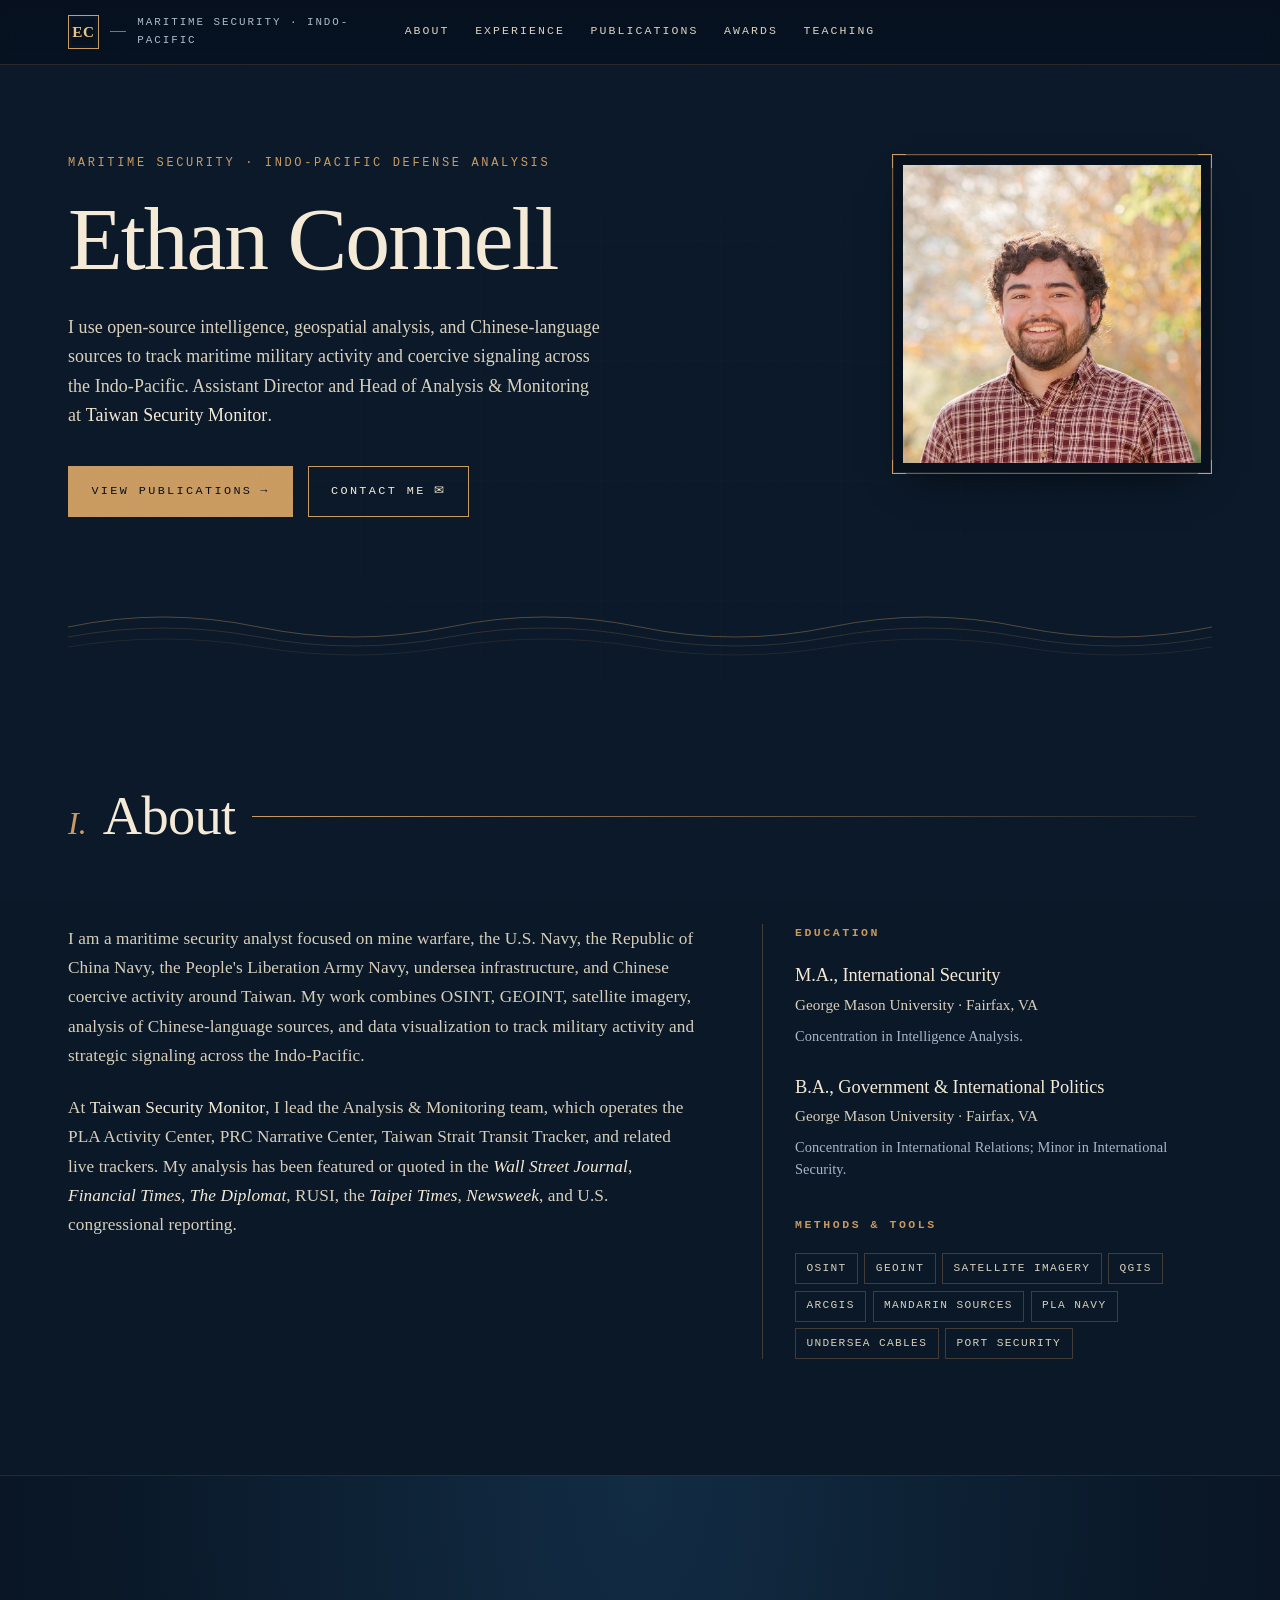
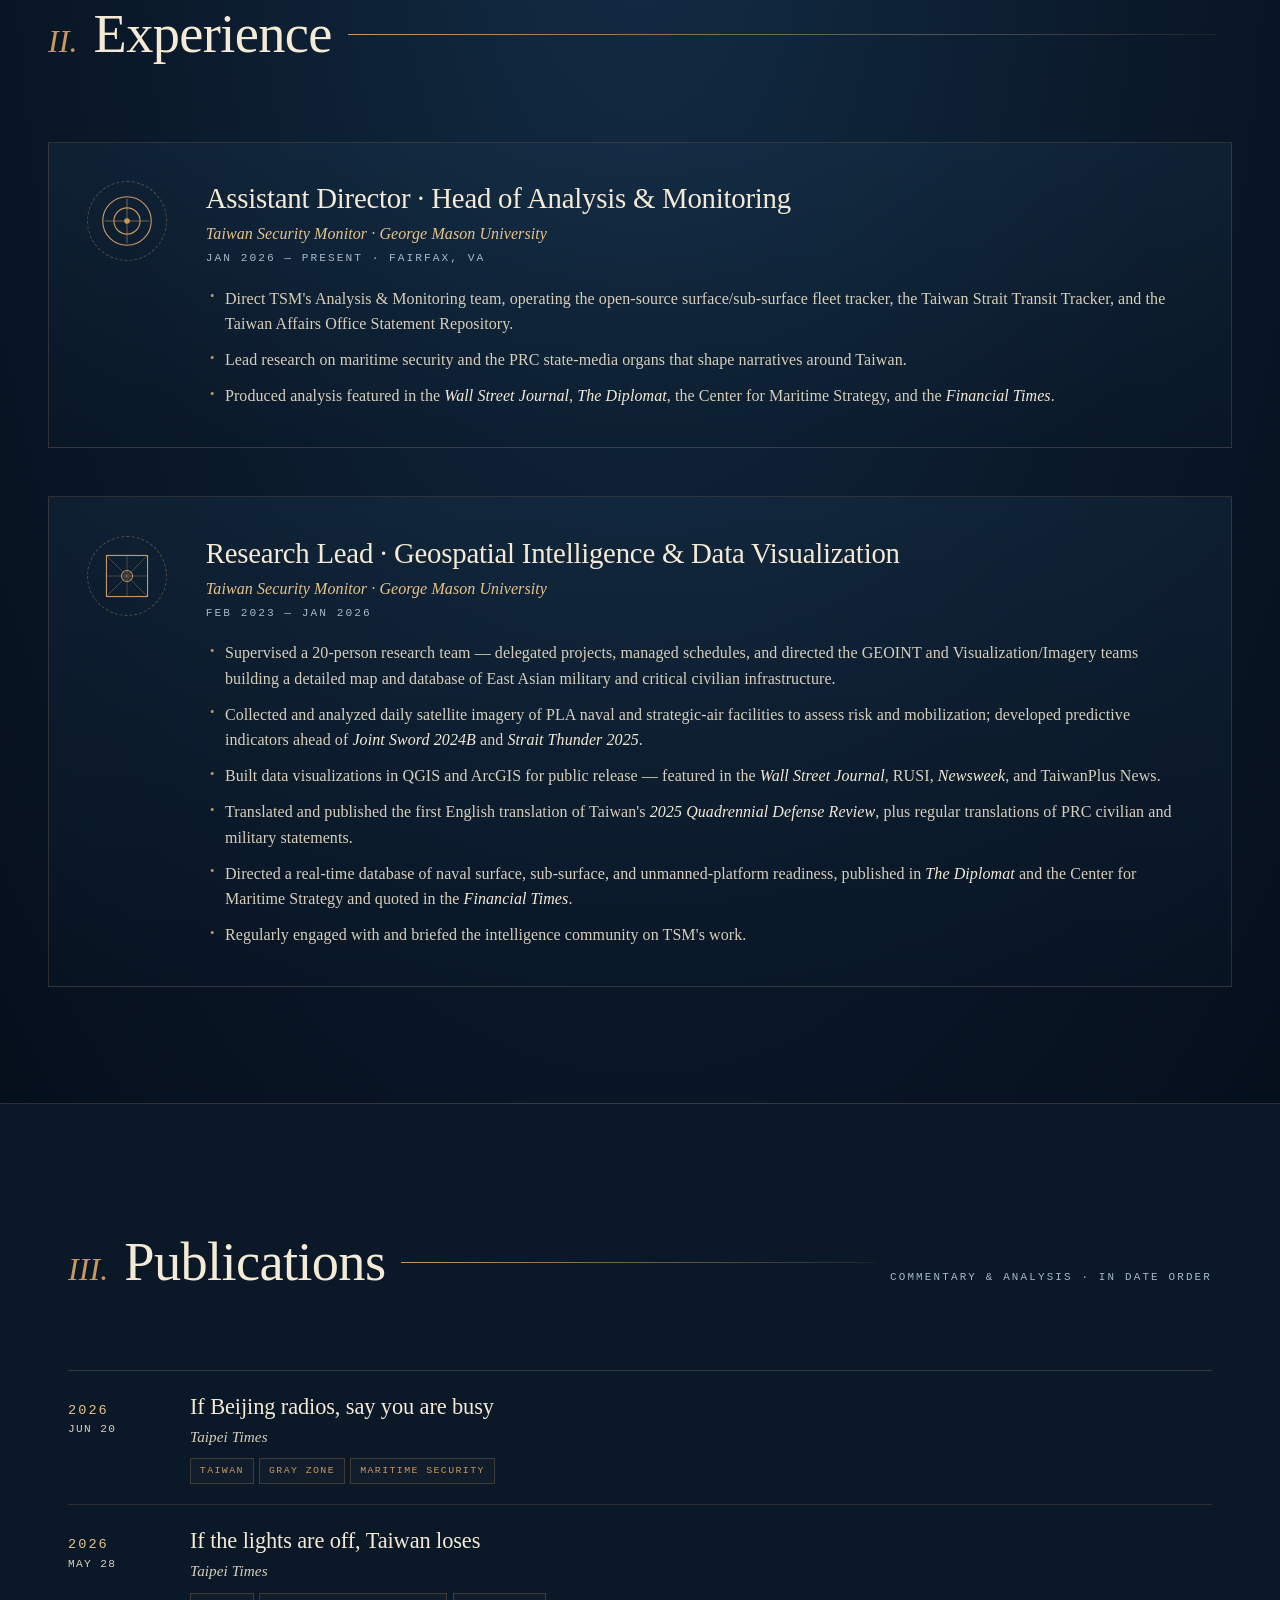
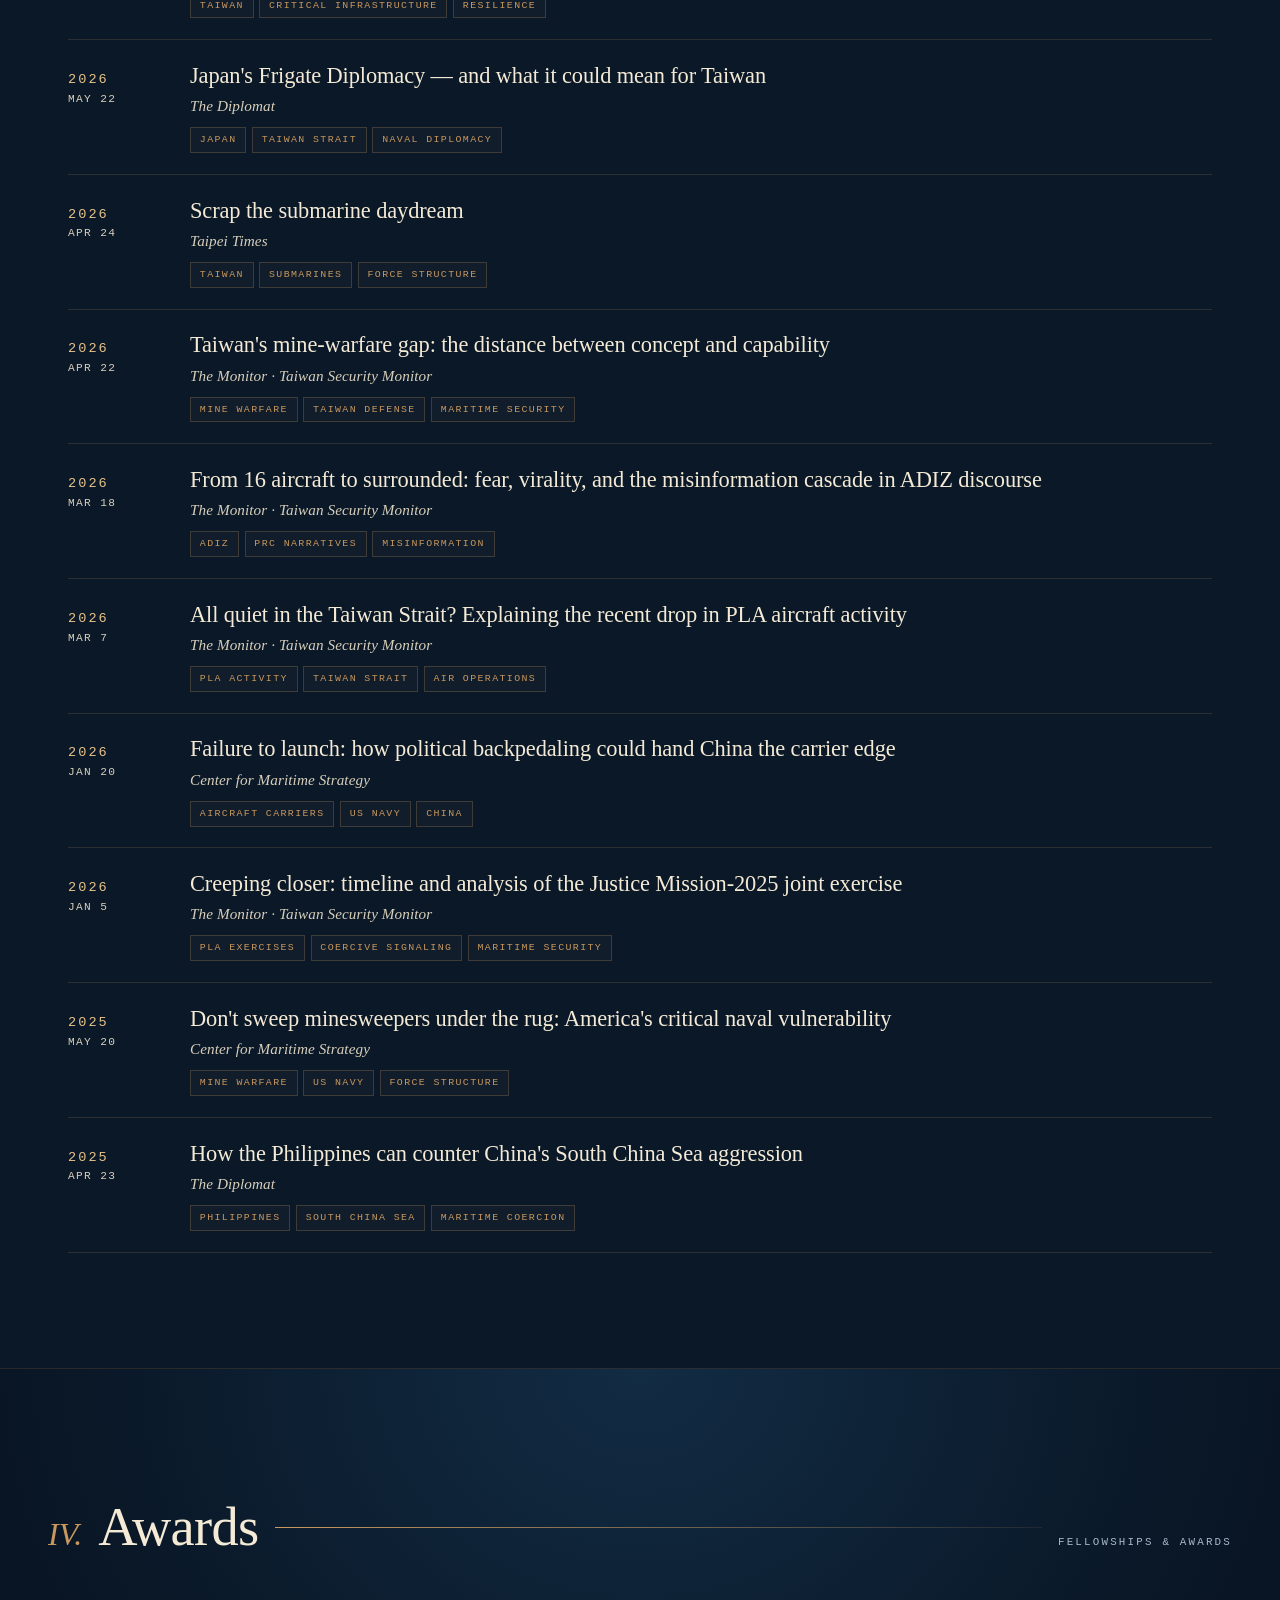
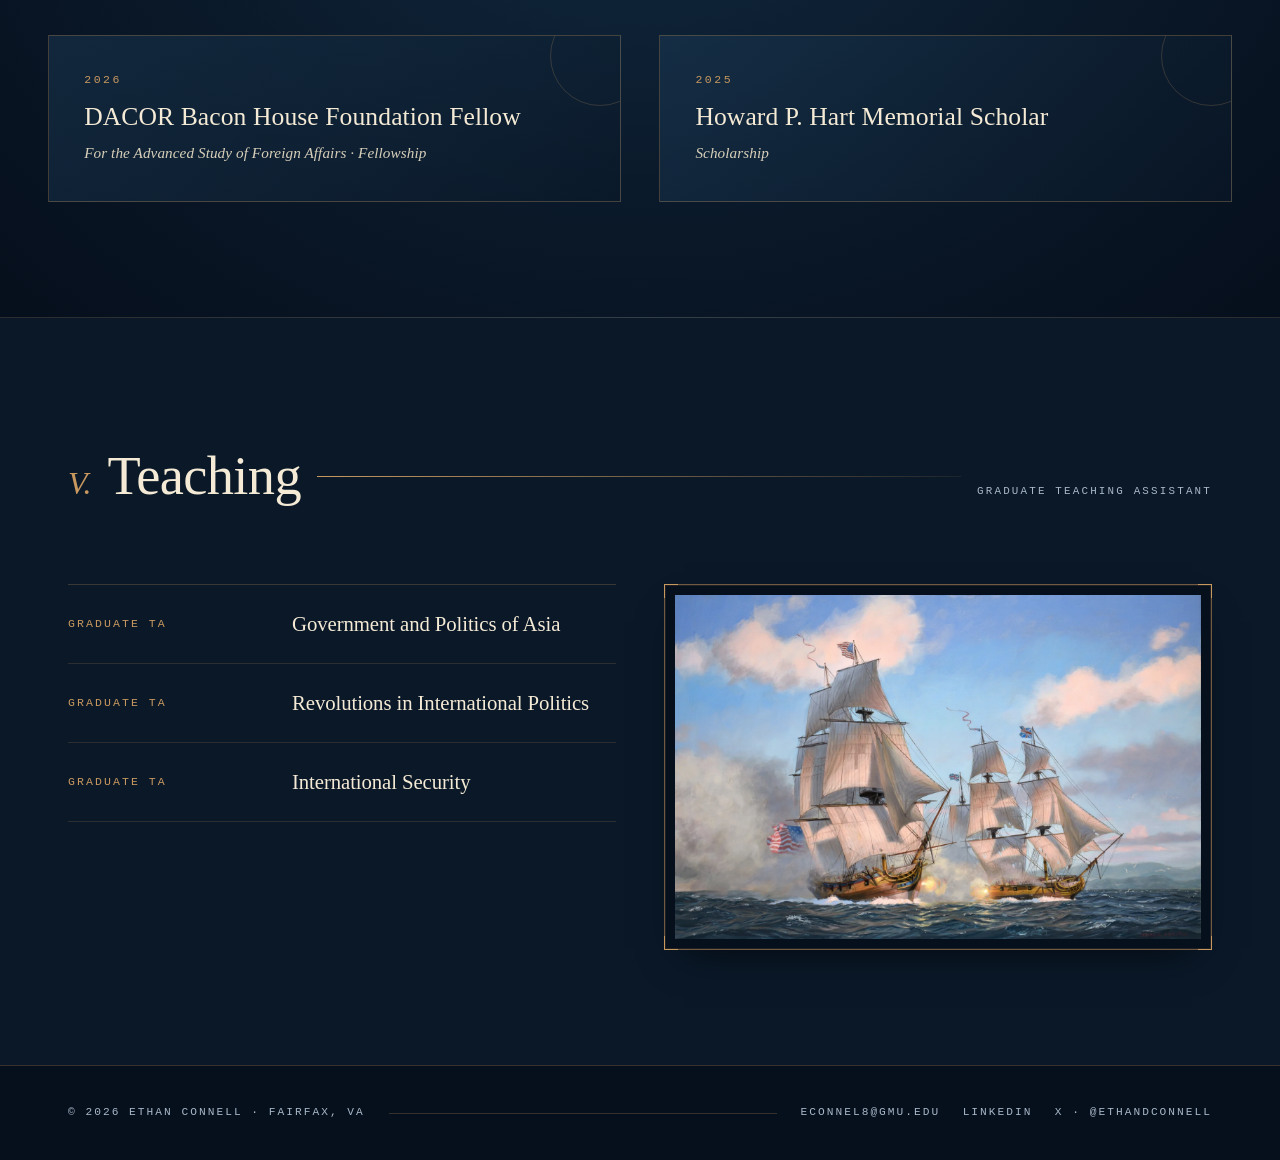
==== index.html @ b86f978c "docs: add 'If Beijing radios, say you are busy' to publications" ====
<!doctype html>
<html lang="en">
<head>
<meta charset="utf-8" />
<meta name="viewport" content="width=device-width, initial-scale=1, viewport-fit=cover" />
<meta http-equiv="Content-Security-Policy" content="default-src 'self'; script-src 'self'; style-src 'self' 'unsafe-inline' https://fonts.googleapis.com; font-src 'self' https://fonts.gstatic.com; img-src 'self' data:; connect-src 'self'; base-uri 'self'; form-action 'self'; frame-ancestors 'none'; object-src 'none'; upgrade-insecure-requests" />
<meta name="referrer" content="strict-origin-when-cross-origin" />
<meta name="robots" content="index, follow" />
<meta name="author" content="Ethan Connell" />
<title>Ethan Connell &mdash; Maritime Security / Indo-Pacific Defense Analysis</title>
<link rel="canonical" href="https://ethandconnell.com/" />
<meta name="description" content="Ethan Connell — maritime security analyst tracking PLA Navy activity, undersea infrastructure, and Chinese coercive signaling around Taiwan using OSINT, GEOINT, and Chinese-language sources." />
<meta property="og:title" content="Ethan Connell — Maritime Security / Indo-Pacific Defense Analysis" />
<meta property="og:description" content="Open-source intelligence, geospatial analysis, and Chinese-language sources used to track maritime military activity and coercive signaling across the Indo-Pacific." />
<meta property="og:type" content="website" />
<meta property="og:url" content="https://ethandconnell.com/" />
<meta property="og:image" content="https://ethandconnell.com/assets/seascape.webp" />
<meta name="twitter:card" content="summary_large_image" />
<meta name="twitter:title" content="Ethan Connell — Maritime Security / Indo-Pacific Defense Analysis" />
<meta name="twitter:description" content="Open-source intelligence, geospatial analysis, and Chinese-language sources used to track maritime military activity and coercive signaling across the Indo-Pacific." />
<meta name="twitter:image" content="https://ethandconnell.com/assets/seascape.webp" />
<link rel="preconnect" href="https://fonts.googleapis.com" />
<link rel="preconnect" href="https://fonts.gstatic.com" crossorigin />
<link rel="stylesheet" href="https://fonts.googleapis.com/css2?family=Fraunces:opsz,wght,SOFT,WONK@9..144,300..900,0..100,0..1&family=Spectral:ital,wght@0,300;0,400;0,500;0,600;1,400&family=JetBrains+Mono:wght@400;500&display=swap" />
<link rel="stylesheet" href="styles.css" />
<link rel="icon" href="data:image/svg+xml,%3Csvg xmlns='http://www.w3.org/2000/svg' viewBox='0 0 64 64'%3E%3Ccircle cx='32' cy='32' r='28' fill='%230a1828' stroke='%23c8985f' stroke-width='2'/%3E%3Cpath d='M32 8 L36 32 L32 56 L28 32 Z' fill='%23c8985f'/%3E%3Cpath d='M8 32 L32 28 L56 32 L32 36 Z' fill='%23e0b87a'/%3E%3Ccircle cx='32' cy='32' r='3' fill='%230a1828'/%3E%3C/svg%3E" />
<script type="application/ld+json">
{
  "@context": "https://schema.org",
  "@type": "Person",
  "name": "Ethan Connell",
  "url": "https://ethandconnell.com/",
  "image": "https://ethandconnell.com/assets/ethan-connell.jpg",
  "jobTitle": "Maritime Intelligence Analyst",
  "description": "Maritime security analyst and GEOINT/OSINT researcher focused on the PLA Navy, undersea infrastructure, and the Taiwan Strait.",
  "knowsAbout": [
    "Maritime security",
    "Indo-Pacific security",
    "PLA Navy",
    "Undersea cables",
    "GEOINT",
    "OSINT",
    "Taiwan Strait"
  ],
  "affiliation": {
    "@type": "Organization",
    "name": "Taiwan Security Monitor"
  }
}
</script>
</head>
<body>

<!-- ─── chart grain + sea overlay ─── -->
<div class="grain" aria-hidden="true"></div>
<div class="chart-grid" aria-hidden="true"></div>

<!-- ─── top deck / nav ─── -->
<header class="topdeck">
  <div class="topdeck__inner">
    <a class="ensign" href="#bridge" aria-label="Ethan Connell — home">
      <span class="ensign__mark">EC</span>
      <span class="ensign__rule"></span>
      <span class="ensign__sub">Maritime Security · Indo-Pacific</span>
    </a>
    <nav class="bearings" aria-label="Primary">
      <a href="#about">About</a>
      <a href="#experience">Experience</a>
      <a href="#publications">Publications</a>
      <a href="#awards">Awards</a>
      <a href="#teaching">Teaching</a>
    </nav>
  </div>
</header>

<main>

<!-- ─── BRIDGE / HERO ─── -->
<section id="bridge" class="bridge">
  <div class="bridge__main">
    <div class="bridge__text">
      <p class="kicker">Maritime Security &middot; Indo-Pacific Defense Analysis</p>
      <h1 class="display">Ethan Connell</h1>
      <p class="lede">
        I use open-source intelligence, geospatial analysis, and Chinese-language sources to track maritime military activity and coercive signaling across the Indo-Pacific. Assistant Director and Head of Analysis &amp; Monitoring at <strong>Taiwan Security Monitor</strong>.
      </p>
      <div class="bridge__cta">
        <a class="btn btn--brass" href="#publications">View publications <span aria-hidden="true">→</span></a>
        <a class="btn btn--ghost" href="mailto:econnel8@gmu.edu">Contact me <span aria-hidden="true">✉</span></a>
      </div>
    </div>

    <!-- plate: portrait -->
    <figure class="bridge__plate">
      <div class="plate__frame">
        <img
          src="assets/ethan-connell.jpg"
          alt="Portrait of Ethan Connell"
          loading="eager"
          decoding="async"
        />
        <span class="plate__corner plate__corner--tl" aria-hidden="true"></span>
        <span class="plate__corner plate__corner--tr" aria-hidden="true"></span>
        <span class="plate__corner plate__corner--bl" aria-hidden="true"></span>
        <span class="plate__corner plate__corner--br" aria-hidden="true"></span>
      </div>
    </figure>
  </div>

  <!-- depth contours strip -->
  <div class="depth" aria-hidden="true">
    <svg viewBox="0 0 1200 60" preserveAspectRatio="none">
      <path d="M0 30 Q 100 10 200 30 T 400 30 T 600 30 T 800 30 T 1000 30 T 1200 30" fill="none" stroke="#c8985f" stroke-width=".7" opacity=".55"/>
      <path d="M0 40 Q 100 22 200 40 T 400 40 T 600 40 T 800 40 T 1000 40 T 1200 40" fill="none" stroke="#c8985f" stroke-width=".5" opacity=".4"/>
      <path d="M0 50 Q 100 34 200 50 T 400 50 T 600 50 T 800 50 T 1000 50 T 1200 50" fill="none" stroke="#c8985f" stroke-width=".4" opacity=".3"/>
    </svg>
  </div>
</section>


<!-- ─── ABOUT ─── -->
<section id="about" class="section">
  <div class="section__head">
    <span class="section__num">I.</span>
    <h2 class="section__title">About</h2>
    <span class="section__rule"></span>
  </div>

  <div class="about">
    <div class="about__prose">
      <p>
        I am a maritime security analyst focused on mine warfare, the U.S. Navy, the Republic of China Navy, the People's Liberation Army Navy, undersea infrastructure, and Chinese coercive activity around Taiwan. My work combines OSINT, GEOINT, satellite imagery, analysis of Chinese-language sources, and data visualization to track military activity and strategic signaling across the Indo-Pacific.
      </p>
      <p>
        At <strong>Taiwan Security Monitor</strong>, I lead the Analysis &amp; Monitoring team, which operates the PLA Activity Center, PRC Narrative Center, Taiwan Strait Transit Tracker, and related live trackers. My analysis has been featured or quoted in the <em>Wall Street Journal</em>, <em>Financial Times</em>, <em>The Diplomat</em>, RUSI, the <em>Taipei Times</em>, <em>Newsweek</em>, and U.S. congressional reporting.
      </p>
    </div>

    <aside class="education">
      <h3 class="education__h">Education</h3>
      <ol class="education__list">
        <li>
          <span class="education__deg">M.A., International Security</span>
          <span class="education__inst">George Mason University &middot; Fairfax, VA</span>
          <span class="education__note">Concentration in Intelligence Analysis.</span>
        </li>
        <li>
          <span class="education__deg">B.A., Government &amp; International Politics</span>
          <span class="education__inst">George Mason University &middot; Fairfax, VA</span>
          <span class="education__note">Concentration in International Relations; Minor in International Security.</span>
        </li>
      </ol>
      <h3 class="education__h education__h--small">Methods &amp; tools</h3>
      <ul class="chips">
        <li>OSINT</li><li>GEOINT</li><li>Satellite imagery</li>
        <li>QGIS</li><li>ArcGIS</li><li>Mandarin sources</li>
        <li>PLA Navy</li><li>Undersea cables</li><li>Port security</li>
      </ul>
    </aside>
  </div>
</section>


<!-- ─── STATIONS / THINGS I DO ─── -->
<section id="experience" class="section section--dark">
  <div class="section__head">
    <span class="section__num">II.</span>
    <h2 class="section__title">Experience</h2>
    <span class="section__rule"></span>
  </div>

  <ol class="stations">

    <li class="station">
      <div class="station__sigil" aria-hidden="true">
        <svg viewBox="0 0 60 60"><circle cx="30" cy="30" r="26" fill="none" stroke="currentColor" stroke-width="1.2"/><path d="M30 6 V54 M6 30 H54" stroke="currentColor" stroke-width=".6"/><circle cx="30" cy="30" r="14" fill="none" stroke="currentColor" stroke-width="1.2"/><circle cx="30" cy="30" r="3" fill="currentColor"/></svg>
      </div>
      <div class="station__body">
        <header class="station__head">
          <h3>Assistant Director · Head of Analysis &amp; Monitoring</h3>
          <p class="station__org">Taiwan Security Monitor &middot; George Mason University</p>
          <p class="station__dates"><time>Jan 2026</time> &mdash; Present &middot; Fairfax, VA</p>
        </header>
        <ul class="station__list">
          <li>Direct TSM's Analysis &amp; Monitoring team, operating the open-source surface/sub-surface fleet tracker, the Taiwan Strait Transit Tracker, and the Taiwan Affairs Office Statement Repository.</li>
          <li>Lead research on maritime security and the PRC state-media organs that shape narratives around Taiwan.</li>
          <li>Produced analysis featured in the <em>Wall Street Journal</em>, <em>The Diplomat</em>, the Center for Maritime Strategy, and the <em>Financial Times</em>.</li>
        </ul>
      </div>
    </li>

    <li class="station">
      <div class="station__sigil" aria-hidden="true">
        <svg viewBox="0 0 60 60"><rect x="8" y="8" width="44" height="44" fill="none" stroke="currentColor" stroke-width="1.2"/><path d="M8 30 H52 M30 8 V52 M8 8 L52 52 M52 8 L8 52" stroke="currentColor" stroke-width=".5" opacity=".7"/><circle cx="30" cy="30" r="6" fill="currentColor" opacity=".15"/><circle cx="30" cy="30" r="6" fill="none" stroke="currentColor" stroke-width="1"/></svg>
      </div>
      <div class="station__body">
        <header class="station__head">
          <h3>Research Lead · Geospatial Intelligence &amp; Data Visualization</h3>
          <p class="station__org">Taiwan Security Monitor &middot; George Mason University</p>
          <p class="station__dates"><time>Feb 2023</time> &mdash; <time>Jan 2026</time></p>
        </header>
        <ul class="station__list">
          <li>Supervised a 20-person research team — delegated projects, managed schedules, and directed the GEOINT and Visualization/Imagery teams building a detailed map and database of East Asian military and critical civilian infrastructure.</li>
          <li>Collected and analyzed daily satellite imagery of PLA naval and strategic-air facilities to assess risk and mobilization; developed predictive indicators ahead of <em>Joint Sword 2024B</em> and <em>Strait Thunder 2025</em>.</li>
          <li>Built data visualizations in QGIS and ArcGIS for public release — featured in the <em>Wall Street Journal</em>, RUSI, <em>Newsweek</em>, and TaiwanPlus News.</li>
          <li>Translated and published the first English translation of Taiwan's <em>2025 Quadrennial Defense Review</em>, plus regular translations of PRC civilian and military statements.</li>
          <li>Directed a real-time database of naval surface, sub-surface, and unmanned-platform readiness, published in <em>The Diplomat</em> and the Center for Maritime Strategy and quoted in the <em>Financial Times</em>.</li>
          <li>Regularly engaged with and briefed the intelligence community on TSM's work.</li>
        </ul>
      </div>
    </li>

  </ol>
</section>


<!-- ─── LOGBOOK / PUBLICATIONS ─── -->
<section id="publications" class="section">
  <div class="section__head">
    <span class="section__num">III.</span>
    <h2 class="section__title">Publications</h2>
    <span class="section__rule"></span>
    <span class="section__note">Commentary &amp; analysis · in date order</span>
  </div>

  <ol class="logbook">
    <li class="entry">
      <span class="entry__date"><span class="entry__y">2026</span><span class="entry__d">Jun 20</span></span>
      <div class="entry__body">
        <h3 class="entry__title"><a href="https://www.taipeitimes.com/News/editorials/archives/2026/06/20/2003859405" target="_blank" rel="noopener">If Beijing radios, say you are busy</a></h3>
        <p class="entry__venue">Taipei Times</p>
        <ul class="entry__tags"><li>Taiwan</li><li>Gray Zone</li><li>Maritime Security</li></ul>
      </div>
    </li>
    <li class="entry">
      <span class="entry__date"><span class="entry__y">2026</span><span class="entry__d">May 28</span></span>
      <div class="entry__body">
        <h3 class="entry__title"><a href="https://www.taipeitimes.com/News/editorials/archives/2026/05/28/2003858090" target="_blank" rel="noopener">If the lights are off, Taiwan loses</a></h3>
        <p class="entry__venue">Taipei Times</p>
        <ul class="entry__tags"><li>Taiwan</li><li>Critical Infrastructure</li><li>Resilience</li></ul>
      </div>
    </li>
    <li class="entry">
      <span class="entry__date"><span class="entry__y">2026</span><span class="entry__d">May 22</span></span>
      <div class="entry__body">
        <h3 class="entry__title"><a href="https://thediplomat.com/2026/05/japans-frigate-diplomacy-and-what-it-could-mean-for-taiwan/" target="_blank" rel="noopener">Japan's Frigate Diplomacy &mdash; and what it could mean for Taiwan</a></h3>
        <p class="entry__venue">The Diplomat</p>
        <ul class="entry__tags"><li>Japan</li><li>Taiwan Strait</li><li>Naval Diplomacy</li></ul>
      </div>
    </li>
    <li class="entry">
      <span class="entry__date"><span class="entry__y">2026</span><span class="entry__d">Apr 24</span></span>
      <div class="entry__body">
        <h3 class="entry__title"><a href="https://www.taipeitimes.com/News/editorials/archives/2026/04/24/2003856128" target="_blank" rel="noopener">Scrap the submarine daydream</a></h3>
        <p class="entry__venue">Taipei Times</p>
        <ul class="entry__tags"><li>Taiwan</li><li>Submarines</li><li>Force Structure</li></ul>
      </div>
    </li>
    <li class="entry">
      <span class="entry__date"><span class="entry__y">2026</span><span class="entry__d">Apr 22</span></span>
      <div class="entry__body">
        <h3 class="entry__title"><a href="https://tsm.schar.gmu.edu/taiwans-mine-warfare-gap-the-distance-between-concept-and-capability/" target="_blank" rel="noopener">Taiwan's mine-warfare gap: the distance between concept and capability</a></h3>
        <p class="entry__venue">The Monitor &middot; Taiwan Security Monitor</p>
        <ul class="entry__tags"><li>Mine Warfare</li><li>Taiwan Defense</li><li>Maritime Security</li></ul>
      </div>
    </li>
    <li class="entry">
      <span class="entry__date"><span class="entry__y">2026</span><span class="entry__d">Mar 18</span></span>
      <div class="entry__body">
        <h3 class="entry__title"><a href="https://tsm.schar.gmu.edu/from-16-aircraft-to-surrounded-fear-virality-and-the-misinformation-cascade-in-adiz-discourse/" target="_blank" rel="noopener">From 16 aircraft to surrounded: fear, virality, and the misinformation cascade in ADIZ discourse</a></h3>
        <p class="entry__venue">The Monitor &middot; Taiwan Security Monitor</p>
        <ul class="entry__tags"><li>ADIZ</li><li>PRC Narratives</li><li>Misinformation</li></ul>
      </div>
    </li>
    <li class="entry">
      <span class="entry__date"><span class="entry__y">2026</span><span class="entry__d">Mar 7</span></span>
      <div class="entry__body">
        <h3 class="entry__title"><a href="https://tsm.schar.gmu.edu/all-quiet-in-the-taiwan-strait-explaining-the-recent-drop-in-pla-aircraft-activity-around-taiwan/" target="_blank" rel="noopener">All quiet in the Taiwan Strait? Explaining the recent drop in PLA aircraft activity</a></h3>
        <p class="entry__venue">The Monitor &middot; Taiwan Security Monitor</p>
        <ul class="entry__tags"><li>PLA Activity</li><li>Taiwan Strait</li><li>Air Operations</li></ul>
      </div>
    </li>
    <li class="entry">
      <span class="entry__date"><span class="entry__y">2026</span><span class="entry__d">Jan 20</span></span>
      <div class="entry__body">
        <h3 class="entry__title"><a href="https://centerformaritimestrategy.org/publications/failure-to-launch-how-political-backpedaling-could-hand-china-the-carrier-edge/" target="_blank" rel="noopener">Failure to launch: how political backpedaling could hand China the carrier edge</a></h3>
        <p class="entry__venue">Center for Maritime Strategy</p>
        <ul class="entry__tags"><li>Aircraft Carriers</li><li>US Navy</li><li>China</li></ul>
      </div>
    </li>
    <li class="entry">
      <span class="entry__date"><span class="entry__y">2026</span><span class="entry__d">Jan 5</span></span>
      <div class="entry__body">
        <h3 class="entry__title"><a href="https://tsm.schar.gmu.edu/creeping-closer-timeline-and-analysis-of-the-justice-mission-2025-joint-exercise/" target="_blank" rel="noopener">Creeping closer: timeline and analysis of the Justice Mission-2025 joint exercise</a></h3>
        <p class="entry__venue">The Monitor &middot; Taiwan Security Monitor</p>
        <ul class="entry__tags"><li>PLA Exercises</li><li>Coercive Signaling</li><li>Maritime Security</li></ul>
      </div>
    </li>
    <li class="entry">
      <span class="entry__date"><span class="entry__y">2025</span><span class="entry__d">May 20</span></span>
      <div class="entry__body">
        <h3 class="entry__title"><a href="https://centerformaritimestrategy.org/publications/dont-sweep-minesweepers-under-the-rug-americas-critical-naval-vulnerability/" target="_blank" rel="noopener">Don't sweep minesweepers under the rug: America's critical naval vulnerability</a></h3>
        <p class="entry__venue">Center for Maritime Strategy</p>
        <ul class="entry__tags"><li>Mine Warfare</li><li>US Navy</li><li>Force Structure</li></ul>
      </div>
    </li>
    <li class="entry">
      <span class="entry__date"><span class="entry__y">2025</span><span class="entry__d">Apr 23</span></span>
      <div class="entry__body">
        <h3 class="entry__title"><a href="https://thediplomat.com/2025/04/how-the-philippines-can-counter-chinas-south-china-sea-aggression/" target="_blank" rel="noopener">How the Philippines can counter China's South China Sea aggression</a></h3>
        <p class="entry__venue">The Diplomat</p>
        <ul class="entry__tags"><li>Philippines</li><li>South China Sea</li><li>Maritime Coercion</li></ul>
      </div>
    </li>
  </ol>
</section>


<!-- ─── HONORS ─── -->
<section id="awards" class="section section--dark">
  <div class="section__head">
    <span class="section__num">IV.</span>
    <h2 class="section__title">Awards</h2>
    <span class="section__rule"></span>
    <span class="section__note">Fellowships &amp; awards</span>
  </div>

  <div class="honors">
    <article class="honor">
      <p class="honor__year">2026</p>
      <h3 class="honor__name">DACOR Bacon House Foundation Fellow</h3>
      <p class="honor__sub">For the Advanced Study of Foreign Affairs · Fellowship</p>
    </article>
    <article class="honor">
      <p class="honor__year">2025</p>
      <h3 class="honor__name">Howard P. Hart Memorial Scholar</h3>
      <p class="honor__sub">Scholarship</p>
    </article>
  </div>
</section>


<!-- ─── TEACHING ─── -->
<section id="teaching" class="section">
  <div class="section__head">
    <span class="section__num">V.</span>
    <h2 class="section__title">Teaching</h2>
    <span class="section__rule"></span>
    <span class="section__note">Graduate teaching assistant</span>
  </div>

  <div class="teaching__grid">
    <ul class="teaching">
      <li><span class="teaching__role">Graduate TA</span><span class="teaching__course">Government and Politics of Asia</span></li>
      <li><span class="teaching__role">Graduate TA</span><span class="teaching__course">Revolutions in International Politics</span></li>
      <li><span class="teaching__role">Graduate TA</span><span class="teaching__course">International Security</span></li>
    </ul>

    <figure class="teaching__plate">
      <div class="plate__frame">
        <img src="assets/seascape.webp" alt="" loading="lazy" decoding="async" />
        <span class="plate__corner plate__corner--tl" aria-hidden="true"></span>
        <span class="plate__corner plate__corner--tr" aria-hidden="true"></span>
        <span class="plate__corner plate__corner--bl" aria-hidden="true"></span>
        <span class="plate__corner plate__corner--br" aria-hidden="true"></span>
      </div>
    </figure>
  </div>
</section>


</main>

<footer class="hull">
  <div class="hull__inner">
    <p class="hull__sig">&copy; <span id="year">2026</span> Ethan Connell · Fairfax, VA</p>
    <p class="hull__rule"></p>
    <ul class="hull__social">
      <li><a href="mailto:econnel8@gmu.edu">econnel8@gmu.edu</a></li>
      <li><a href="https://www.linkedin.com/in/ethan-d-connell" target="_blank" rel="noopener">LinkedIn</a></li>
      <li><a href="https://x.com/ethandconnell" target="_blank" rel="noopener">X · @ethandconnell</a></li>
    </ul>
  </div>
</footer>

<script src="app.js" defer></script>
</body>
</html>
---- styles.css ----
/* =========================================================
   Ethan Connell — Maritime Intelligence Dossier
   Aesthetic: Admiralty chart × naval-intelligence brief.
   Deep midnight ocean ground, weathered brass detail,
   parchment text. No anchors, no rope, no clichés.
   ========================================================= */

:root {
  /* palette ------------------------------------------------ */
  --abyss:        #060f1c;
  --hull:         #0a1828;
  --midnight:     #122c44;
  --steel:        #1c3a55;
  --mist:         #a8b8c8;
  --ivory:        #f4ead5;
  --ivory-dim:    #d8cfba;
  --brass:        #c8985f;
  --brass-bright: #e8c389;
  --brass-deep:   #8a6a3c;
  --rust:         #a44a32;
  --kelp:         #4a6a4f;

  /* type --------------------------------------------------- */
  --serif: "Fraunces", "Cormorant Garamond", "Times New Roman", serif;
  --body:  "Spectral", Georgia, "Times New Roman", serif;
  --mono:  "JetBrains Mono", ui-monospace, "SF Mono", Menlo, monospace;

  /* rhythm ------------------------------------------------- */
  --gutter: clamp(1.25rem, 4vw, 3rem);
  --section-pad: clamp(4rem, 9vw, 8rem);
  --max-w: 1240px;
}

/* ── reset ── */
*, *::before, *::after { box-sizing: border-box; }
html { scroll-behavior: smooth; }
body {
  margin: 0;
  background: var(--hull);
  color: var(--ivory);
  font-family: var(--body);
  font-weight: 400;
  font-size: 17px;
  line-height: 1.6;
  letter-spacing: .005em;
  -webkit-font-smoothing: antialiased;
  text-rendering: optimizeLegibility;
  overflow-x: hidden;
}
img { max-width: 100%; display: block; }
a { color: var(--brass-bright); text-decoration: none; }
a:hover { color: var(--ivory); }

/* ── atmospheric overlays ── */
.grain {
  position: fixed; inset: 0; pointer-events: none; z-index: 100;
  opacity: .12; mix-blend-mode: overlay;
  background-image: url("data:image/svg+xml;utf8,<svg xmlns='http://www.w3.org/2000/svg' width='180' height='180'><filter id='n'><feTurbulence type='fractalNoise' baseFrequency='.9' numOctaves='2' stitchTiles='stitch'/><feColorMatrix values='0 0 0 0 .96  0 0 0 0 .92  0 0 0 0 .83  0 0 0 .55 0'/></filter><rect width='100%' height='100%' filter='url(%23n)'/></svg>");
}
.chart-grid {
  position: fixed; inset: 0; pointer-events: none; z-index: 1;
  opacity: .25;
  background-image:
    linear-gradient(to right, rgba(200,152,95,.06) 1px, transparent 1px),
    linear-gradient(to bottom, rgba(200,152,95,.06) 1px, transparent 1px),
    linear-gradient(to right, rgba(200,152,95,.025) 1px, transparent 1px),
    linear-gradient(to bottom, rgba(200,152,95,.025) 1px, transparent 1px);
  background-size: 120px 120px, 120px 120px, 24px 24px, 24px 24px;
  mask-image: radial-gradient(ellipse at center, black 30%, transparent 90%);
  -webkit-mask-image: radial-gradient(ellipse at center, black 30%, transparent 90%);
}

/* =========================================================
   TOP DECK (NAV)
   ========================================================= */
.topdeck {
  position: sticky; top: 0; z-index: 50;
  background: linear-gradient(180deg, rgba(6,15,28,.94) 0%, rgba(6,15,28,.72) 100%);
  backdrop-filter: blur(10px) saturate(140%);
  -webkit-backdrop-filter: blur(10px) saturate(140%);
  border-bottom: 1px solid rgba(200,152,95,.18);
}
.topdeck__inner {
  max-width: var(--max-w);
  margin: 0 auto;
  padding: .9rem var(--gutter);
  display: grid;
  grid-template-columns: 1fr auto 1fr;
  align-items: center;
  gap: 1.5rem;
}
.ensign {
  display: inline-flex; align-items: center; gap: .7rem;
  color: var(--ivory); font-family: var(--serif); font-weight: 500;
  letter-spacing: .02em;
}
.ensign__mark {
  display: inline-grid; place-items: center;
  width: 34px; height: 34px;
  border: 1px solid var(--brass);
  color: var(--brass-bright);
  font-family: var(--serif); font-weight: 600; font-size: .95rem;
  letter-spacing: .04em;
  box-shadow: inset 0 0 0 3px rgba(10,24,40,.6);
}
.ensign__rule { width: 18px; height: 1px; background: var(--brass); opacity: .7; }
.ensign__sub {
  font-family: var(--mono); font-size: .68rem;
  letter-spacing: .18em; text-transform: uppercase;
  color: var(--mist);
}
.bearings {
  display: flex; gap: 1.6rem; justify-content: center;
  font-family: var(--mono);
  font-size: .72rem; letter-spacing: .18em; text-transform: uppercase;
}
.bearings a {
  color: var(--ivory-dim);
  padding: .4rem 0;
  border-bottom: 1px solid transparent;
  transition: color .25s, border-color .25s;
}
.bearings a:hover { color: var(--brass-bright); border-bottom-color: var(--brass); }
.coords {
  justify-self: end;
  font-family: var(--mono); font-size: .7rem; letter-spacing: .12em;
  color: var(--mist);
  display: inline-flex; gap: .5rem;
}
.coords__div { color: var(--brass); }

@media (max-width: 820px) {
  .topdeck__inner { grid-template-columns: auto 1fr; }
  .ensign__sub { display: none; }
  .bearings { display: none; }
  .coords { justify-self: end; }
}

/* =========================================================
   BRIDGE / HERO
   ========================================================= */
.bridge {
  position: relative;
  max-width: var(--max-w);
  margin: 0 auto;
  padding: clamp(3rem, 7vw, 6rem) var(--gutter) 0;
  z-index: 2;
}
.bridge__meta {
  display: flex; flex-wrap: wrap; gap: .6rem;
  margin-bottom: 2.2rem;
}
.tag {
  font-family: var(--mono);
  font-size: .68rem; letter-spacing: .18em; text-transform: uppercase;
  padding: .35rem .7rem;
  border: 1px solid rgba(200,152,95,.35);
  color: var(--ivory-dim);
}
.tag--brass {
  background: var(--brass); color: var(--abyss);
  border-color: var(--brass-bright);
}
.bridge__main {
  display: grid;
  grid-template-columns: minmax(0, 1fr) clamp(220px, 26vw, 320px);
  gap: clamp(2rem, 5vw, 5rem);
  align-items: start;
}
.kicker {
  font-family: var(--mono);
  font-size: .75rem; letter-spacing: .22em; text-transform: uppercase;
  color: var(--brass);
  margin: 0 0 1.2rem;
}
.display {
  font-family: var(--serif);
  font-weight: 400;
  font-variation-settings: "opsz" 144, "SOFT" 30;
  font-size: clamp(2.8rem, 7vw, 5.6rem);
  line-height: 1.02;
  letter-spacing: -.022em;
  color: var(--ivory);
  margin: 0 0 1.8rem;
}
.display em {
  font-family: var(--serif);
  font-style: italic;
  font-weight: 350;
  font-variation-settings: "opsz" 144, "SOFT" 100, "WONK" 1;
  color: var(--brass-bright);
}
.display__ornament { position: relative; display: inline-block; }
.underwave {
  position: absolute; left: 0; right: 0; bottom: -.18em;
  width: 100%; height: .35em;
  color: var(--brass);
  opacity: .85;
}
.display__ornament--alt em { color: var(--ivory); border-bottom: 1px dashed var(--brass); padding-bottom: .08em; }

.lede {
  font-size: 1.12rem;
  line-height: 1.65;
  color: var(--ivory-dim);
  max-width: 60ch;
  margin: 0 0 2.2rem;
}
.lede strong { color: var(--ivory); font-weight: 500; }

.bridge__cta { display: flex; gap: .9rem; flex-wrap: wrap; }
.btn {
  font-family: var(--mono);
  font-size: .74rem; letter-spacing: .2em; text-transform: uppercase;
  padding: .95rem 1.4rem;
  border: 1px solid var(--brass);
  display: inline-flex; align-items: center; gap: .5rem;
  transition: background .25s, color .25s, transform .25s, box-shadow .25s;
}
.btn--brass {
  background: var(--brass); color: var(--abyss);
  box-shadow: 0 0 0 0 rgba(200,152,95,0);
}
.btn--brass:hover {
  background: var(--brass-bright);
  transform: translateY(-1px);
  box-shadow: 0 8px 24px -10px rgba(232,195,137,.55);
  color: var(--abyss);
}
.btn--ghost { color: var(--ivory); background: transparent; }
.btn--ghost:hover { background: rgba(200,152,95,.1); color: var(--brass-bright); }

/* ── plate (Zumwalt photo) ── */
.bridge__plate {
  margin: 0;
  display: flex; flex-direction: column; gap: .9rem;
}
.plate__frame {
  position: relative;
  padding: 10px;
  background: var(--abyss);
  border: 1px solid rgba(200,152,95,.55);
  box-shadow:
    0 18px 40px -20px rgba(0,0,0,.7),
    inset 0 0 0 1px rgba(200,152,95,.12);
}
.plate__frame img {
  display: block; width: 100%; height: auto;
  filter: saturate(.88) contrast(1.02);
}
.plate__corner {
  position: absolute; width: 14px; height: 14px;
  border: 1px solid var(--brass);
}
.plate__corner--tl { top: -1px; left: -1px;  border-right: none; border-bottom: none; }
.plate__corner--tr { top: -1px; right: -1px; border-left: none;  border-bottom: none; }
.plate__corner--bl { bottom: -1px; left: -1px;  border-right: none; border-top: none; }
.plate__corner--br { bottom: -1px; right: -1px; border-left: none;  border-top: none; }

.plate__cap {
  display: flex; align-items: baseline; gap: .8rem; flex-wrap: wrap;
  font-family: var(--mono); font-size: .68rem;
  letter-spacing: .14em; text-transform: uppercase;
  color: var(--mist);
}
.plate__cap-num { color: var(--brass-bright); }
.plate__cap-text em {
  font-family: var(--serif); font-style: italic; font-weight: 500;
  text-transform: none; letter-spacing: 0;
  color: var(--ivory-dim);
  font-size: 1em;
}

@media (max-width: 880px) {
  .bridge__main { grid-template-columns: 1fr; }
  .bridge__plate { order: -1; max-width: 540px; margin: 0 auto; }
}

/* depth strip beneath hero */
.depth {
  margin-top: clamp(3rem, 7vw, 5rem);
  height: 60px; width: 100%;
}
.depth svg { width: 100%; height: 100%; }

/* =========================================================
   SECTION SHELL
   ========================================================= */
.section {
  position: relative;
  max-width: var(--max-w);
  margin: 0 auto;
  padding: var(--section-pad) var(--gutter);
  z-index: 2;
}
.section--dark {
  max-width: none;
  background: radial-gradient(ellipse at top, var(--midnight) 0%, var(--hull) 60%, var(--abyss) 100%);
  border-top: 1px solid rgba(200,152,95,.18);
  border-bottom: 1px solid rgba(200,152,95,.18);
}
.section--dark > * { max-width: var(--max-w); margin-left: auto; margin-right: auto; }

.section__head {
  display: grid;
  grid-template-columns: auto auto 1fr auto;
  align-items: baseline;
  gap: 1rem;
  margin-bottom: clamp(2.5rem, 5vw, 4rem);
}
.section__num {
  font-family: var(--serif); font-style: italic; font-weight: 400;
  font-size: clamp(1.5rem, 2.5vw, 2rem);
  color: var(--brass);
}
.section__title {
  font-family: var(--serif); font-weight: 350;
  font-variation-settings: "opsz" 144;
  font-size: clamp(2rem, 4.4vw, 3.4rem);
  letter-spacing: -.012em;
  margin: 0;
  color: var(--ivory);
}
.section__rule {
  height: 1px;
  background: linear-gradient(90deg, var(--brass) 0%, rgba(200,152,95,.1) 100%);
  align-self: center;
}
.section__note {
  font-family: var(--mono);
  font-size: .68rem; letter-spacing: .2em; text-transform: uppercase;
  color: var(--mist);
  white-space: nowrap;
}
@media (max-width: 720px) {
  .section__head { grid-template-columns: auto auto 1fr; row-gap: .4rem; }
  .section__note { grid-column: 1 / -1; }
}

/* =========================================================
   ABOUT
   ========================================================= */
.about {
  display: grid;
  grid-template-columns: minmax(0, 1.4fr) minmax(0, 1fr);
  gap: clamp(2rem, 5vw, 4rem);
  align-items: start;
}
.about__prose p {
  font-size: 1.08rem; line-height: 1.7;
  color: var(--ivory-dim);
  margin: 0 0 1.4rem;
}
.about__prose strong { color: var(--ivory); font-weight: 500; }
.about__prose em { color: var(--ivory); font-style: italic; }

.education {
  border-left: 1px solid rgba(200,152,95,.3);
  padding-left: clamp(1.2rem, 2.5vw, 2.2rem);
}
.education__h {
  font-family: var(--mono);
  font-size: .72rem; letter-spacing: .22em; text-transform: uppercase;
  color: var(--brass);
  margin: 0 0 1.2rem;
}
.education__h--small { margin-top: 2.2rem; }
.education__list { list-style: none; padding: 0; margin: 0; display: grid; gap: 1.6rem; }
.education__list li { display: grid; gap: .15rem; }
.education__deg {
  font-family: var(--serif); font-weight: 500;
  font-size: 1.15rem; color: var(--ivory);
  letter-spacing: -.005em;
}
.education__inst { color: var(--ivory-dim); font-size: .95rem; }
.education__date {
  font-family: var(--mono); font-size: .7rem; letter-spacing: .15em;
  color: var(--brass-bright); text-transform: uppercase;
}
.education__note { color: var(--mist); font-size: .9rem; line-height: 1.55; margin-top: .3rem; }

.chips { list-style: none; padding: 0; margin: 0; display: flex; flex-wrap: wrap; gap: .4rem; }
.chips li {
  font-family: var(--mono); font-size: .7rem; letter-spacing: .12em;
  text-transform: uppercase;
  padding: .35rem .65rem;
  border: 1px solid rgba(200,152,95,.3);
  color: var(--ivory-dim);
}

@media (max-width: 880px) {
  .about { grid-template-columns: 1fr; }
  .education { border-left: none; border-top: 1px solid rgba(200,152,95,.3); padding-left: 0; padding-top: 2rem; }
}

/* =========================================================
   STATIONS
   ========================================================= */
.stations {
  list-style: none; padding: 0; margin: 0;
  display: grid; gap: clamp(2rem, 4vw, 3rem);
}
.station {
  display: grid;
  grid-template-columns: 80px minmax(0, 1fr);
  gap: clamp(1.5rem, 3vw, 2.4rem);
  padding: clamp(1.6rem, 3vw, 2.4rem);
  background: linear-gradient(180deg, rgba(28,58,85,.28) 0%, rgba(10,24,40,.28) 100%);
  border: 1px solid rgba(200,152,95,.2);
  position: relative;
}

.station__sigil {
  width: 80px; height: 80px;
  color: var(--brass);
  display: grid; place-items: center;
  border: 1px dashed rgba(200,152,95,.4);
  border-radius: 50%;
}
.station__sigil svg { width: 56px; height: 56px; }

.station__head h3 {
  font-family: var(--serif); font-weight: 400;
  font-variation-settings: "opsz" 72;
  font-size: clamp(1.3rem, 2.4vw, 1.8rem);
  line-height: 1.2;
  letter-spacing: -.008em;
  color: var(--ivory);
  margin: 0 0 .35rem;
}
.station__org {
  color: var(--brass-bright); margin: 0 0 .2rem;
  font-size: 1rem; font-weight: 500;
  font-style: italic;
}
.station__dates {
  font-family: var(--mono); font-size: .7rem;
  letter-spacing: .18em; text-transform: uppercase;
  color: var(--mist);
  margin: 0 0 1.1rem;
}
.station__list {
  list-style: none; padding: 0; margin: 0;
  display: grid; gap: .65rem;
}
.station__list li {
  position: relative; padding-left: 1.2rem;
  color: var(--ivory-dim); font-size: 1rem; line-height: 1.6;
}
.station__list li::before {
  content: "·"; position: absolute; left: .2rem; top: -.15rem;
  color: var(--brass); font-size: 1.6rem; line-height: 1;
}
.station__list em { font-style: italic; color: var(--ivory); }

@media (max-width: 640px) {
  .station { grid-template-columns: 1fr; }
  .station__sigil { margin: 0 auto; }
}

/* =========================================================
   LOGBOOK
   ========================================================= */
.logbook {
  list-style: none; padding: 0; margin: 0;
  border-top: 1px solid rgba(200,152,95,.25);
}
.entry {
  display: grid;
  grid-template-columns: 90px minmax(0, 1fr);
  gap: clamp(1rem, 2.5vw, 2rem);
  align-items: baseline;
  padding: 1.3rem 0;
  border-bottom: 1px solid rgba(200,152,95,.18);
  transition: background .25s;
}
.entry:hover { background: rgba(200,152,95,.05); }
.entry__date {
  display: flex; flex-direction: column;
  font-family: var(--mono); font-size: .7rem;
  letter-spacing: .12em; text-transform: uppercase;
  color: var(--mist);
}
.entry__y { color: var(--brass-bright); font-size: .85rem; letter-spacing: .15em; }
.entry__d { color: var(--ivory-dim); }
.entry__title {
  font-family: var(--serif); font-weight: 400;
  font-variation-settings: "opsz" 72;
  font-size: clamp(1.1rem, 2vw, 1.4rem);
  line-height: 1.3;
  color: var(--ivory);
  margin: 0 0 .25rem;
  letter-spacing: -.005em;
}
.entry__title a {
  color: inherit;
  text-decoration: none;
  background-image: linear-gradient(currentColor, currentColor);
  background-size: 0 1px;
  background-repeat: no-repeat;
  background-position: 0 100%;
  transition: background-size .3s, color .25s;
}
.entry__title a:hover {
  color: var(--brass-bright);
  background-size: 100% 1px;
}
.entry__venue {
  color: var(--ivory-dim); font-style: italic;
  font-size: .95rem; margin: 0;
}
.entry__tags {
  list-style: none; padding: 0; margin: .55rem 0 0;
  display: flex; flex-wrap: wrap; gap: .35rem;
}
.entry__tags li {
  font-family: var(--mono); font-size: .62rem;
  letter-spacing: .14em; text-transform: uppercase;
  color: var(--brass);
  padding: .25rem .55rem;
  border: 1px solid rgba(200,152,95,.25);
  background: rgba(200,152,95,.04);
}
.entry__tag {
  font-family: var(--mono); font-size: .65rem;
  letter-spacing: .18em; text-transform: uppercase;
  color: var(--brass);
  padding: .3rem .6rem;
  border: 1px solid rgba(200,152,95,.3);
  white-space: nowrap;
}
@media (max-width: 720px) {
  .entry { grid-template-columns: 70px 1fr; grid-template-rows: auto auto; }
  .entry__tag { grid-column: 1 / -1; justify-self: start; }
}

/* =========================================================
   HONORS
   ========================================================= */
.honors {
  display: grid;
  grid-template-columns: repeat(auto-fit, minmax(280px, 1fr));
  gap: clamp(1.5rem, 3vw, 2.5rem);
}
.honor {
  border: 1px solid rgba(200,152,95,.3);
  padding: clamp(1.6rem, 3vw, 2.2rem);
  background: linear-gradient(135deg, rgba(28,58,85,.5) 0%, rgba(10,24,40,.5) 100%);
  position: relative;
  overflow: hidden;
}
.honor::before {
  content: ""; position: absolute;
  top: -30px; right: -30px;
  width: 100px; height: 100px;
  border: 1px solid var(--brass);
  border-radius: 50%;
  opacity: .22;
}
.honor__year {
  font-family: var(--mono); font-size: .72rem; letter-spacing: .22em;
  text-transform: uppercase; color: var(--brass);
  margin: 0 0 .8rem;
}
.honor__name {
  font-family: var(--serif); font-weight: 400;
  font-variation-settings: "opsz" 72;
  font-size: clamp(1.3rem, 2.2vw, 1.6rem);
  line-height: 1.2;
  color: var(--ivory);
  margin: 0 0 .5rem;
  position: relative;
}
.honor__sub {
  color: var(--ivory-dim); font-size: .95rem; font-style: italic;
  margin: 0;
}

/* =========================================================
   TEACHING
   ========================================================= */
.teaching__grid {
  display: grid;
  grid-template-columns: 1fr 1fr;
  gap: clamp(1.8rem, 4vw, 3rem);
  align-items: start;
}
.teaching__plate {
  margin: 0;
  position: sticky;
  top: 6rem;
}
.teaching__plate .plate__frame img {
  max-height: 460px;
  object-fit: cover;
  object-position: center 55%;
}
@media (max-width: 880px) {
  .teaching__grid { grid-template-columns: 1fr; }
  .teaching__plate { order: -1; max-width: 540px; margin: 0 auto; position: static; }
}
.teaching {
  list-style: none; padding: 0; margin: 0;
  display: grid; gap: 0;
  border-top: 1px solid rgba(200,152,95,.25);
}
.teaching li {
  display: grid;
  grid-template-columns: 200px 1fr;
  gap: 1.5rem;
  padding: 1.4rem 0;
  border-bottom: 1px solid rgba(200,152,95,.18);
  align-items: center;
}
.teaching__role {
  font-family: var(--mono); font-size: .72rem;
  letter-spacing: .18em; text-transform: uppercase;
  color: var(--brass);
}
.teaching__course {
  font-family: var(--serif); font-weight: 400;
  font-size: clamp(1.05rem, 1.8vw, 1.3rem);
  color: var(--ivory);
  letter-spacing: -.005em;
}
@media (max-width: 600px) {
  .teaching li { grid-template-columns: 1fr; gap: .2rem; }
}

/* =========================================================
   HAIL
   ========================================================= */
.section--hail {
  background:
    radial-gradient(ellipse at 20% 50%, rgba(28,58,85,.6) 0%, transparent 60%),
    radial-gradient(ellipse at 80% 50%, rgba(164,74,50,.18) 0%, transparent 50%),
    var(--hull);
  border-top: 1px solid rgba(200,152,95,.18);
  max-width: none;
}
.section--hail > * { max-width: var(--max-w); margin-left: auto; margin-right: auto; }

.hail__lede {
  font-family: var(--serif); font-weight: 350;
  font-variation-settings: "opsz" 144, "SOFT" 50;
  font-size: clamp(1.4rem, 2.6vw, 2rem);
  line-height: 1.4;
  color: var(--ivory);
  max-width: 32ch;
  margin: 0 0 2.5rem;
  letter-spacing: -.01em;
}
.hail__lines {
  list-style: none; padding: 0; margin: 0;
  display: grid; gap: 1.4rem;
}
.hail__lines li {
  display: grid;
  grid-template-columns: 200px minmax(0, 1fr);
  gap: 1.5rem;
  padding: 1.2rem 0;
  border-top: 1px solid rgba(200,152,95,.18);
  align-items: baseline;
}
.hail__lbl {
  font-family: var(--mono); font-size: .7rem;
  letter-spacing: .2em; text-transform: uppercase;
  color: var(--brass);
}
.hail__val {
  font-family: var(--serif); font-weight: 400;
  font-size: clamp(1.05rem, 1.8vw, 1.25rem);
  color: var(--ivory);
}
a.hail__val { border-bottom: 1px solid var(--brass); padding-bottom: 2px; }
a.hail__val:hover { color: var(--brass-bright); }
.hail__hint {
  font-family: var(--mono); font-size: .65rem;
  letter-spacing: .15em; text-transform: uppercase;
  color: var(--rust); margin-left: .8rem;
}
@media (max-width: 600px) {
  .hail__lines li { grid-template-columns: 1fr; gap: .25rem; }
  .hail__hint { margin-left: 0; }
}

/* =========================================================
   FOOTER / HULL
   ========================================================= */
.hull {
  background: var(--abyss);
  border-top: 1px solid rgba(200,152,95,.25);
  position: relative;
  z-index: 2;
}
.hull__inner {
  max-width: var(--max-w);
  margin: 0 auto;
  padding: 2.4rem var(--gutter);
  display: grid;
  grid-template-columns: auto 1fr auto;
  gap: 1.5rem;
  align-items: center;
}
.hull__sig, .hull__note {
  font-family: var(--mono);
  font-size: .7rem; letter-spacing: .18em; text-transform: uppercase;
  color: var(--mist);
  margin: 0;
}
.hull__rule { height: 1px; background: rgba(200,152,95,.25); margin: 0; }
.hull__note { justify-self: end; text-align: right; }
.hull__social {
  list-style: none; margin: 0; padding: 0;
  justify-self: end;
  display: inline-flex; gap: 1.4rem;
  font-family: var(--mono);
  font-size: .7rem; letter-spacing: .18em; text-transform: uppercase;
}
.hull__social a {
  color: var(--mist);
  border-bottom: 1px solid transparent;
  padding-bottom: 2px;
  transition: color .25s, border-color .25s;
}
.hull__social a:hover { color: var(--brass-bright); border-bottom-color: var(--brass); }
@media (max-width: 720px) {
  .hull__inner { grid-template-columns: 1fr; text-align: left; }
  .hull__note { justify-self: start; text-align: left; }
  .hull__social { justify-self: start; flex-wrap: wrap; gap: 1rem; }
  .hull__rule { display: none; }
}

/* =========================================================
   SCROLL REVEALS
   ========================================================= */
[data-reveal] {
  opacity: 0;
  transform: translateY(24px);
  transition: opacity .9s cubic-bezier(.2,.7,.2,1), transform .9s cubic-bezier(.2,.7,.2,1);
}
[data-reveal].is-in { opacity: 1; transform: none; }

/* page-load stagger for hero */
.bridge__meta .tag,
.kicker, .display, .lede, .bridge__cta,
.bridge__plate {
  opacity: 0; transform: translateY(14px);
  animation: rise .9s cubic-bezier(.2,.7,.2,1) forwards;
}
.bridge__meta .tag:nth-child(1) { animation-delay: .05s; }
.bridge__meta .tag:nth-child(2) { animation-delay: .12s; }
.bridge__meta .tag:nth-child(3) { animation-delay: .19s; }
.kicker  { animation-delay: .28s; }
.display { animation-delay: .38s; }
.lede    { animation-delay: .52s; }
.bridge__cta { animation-delay: .66s; }
.bridge__plate { animation-delay: .78s; }

@keyframes rise {
  to { opacity: 1; transform: none; }
}

@media (prefers-reduced-motion: reduce) {
  *, *::before, *::after {
    animation-duration: .01ms !important;
    animation-iteration-count: 1 !important;
    transition-duration: .01ms !important;
  }
  [data-reveal] { opacity: 1; transform: none; }
}

/* selection */
::selection { background: var(--brass); color: var(--abyss); }
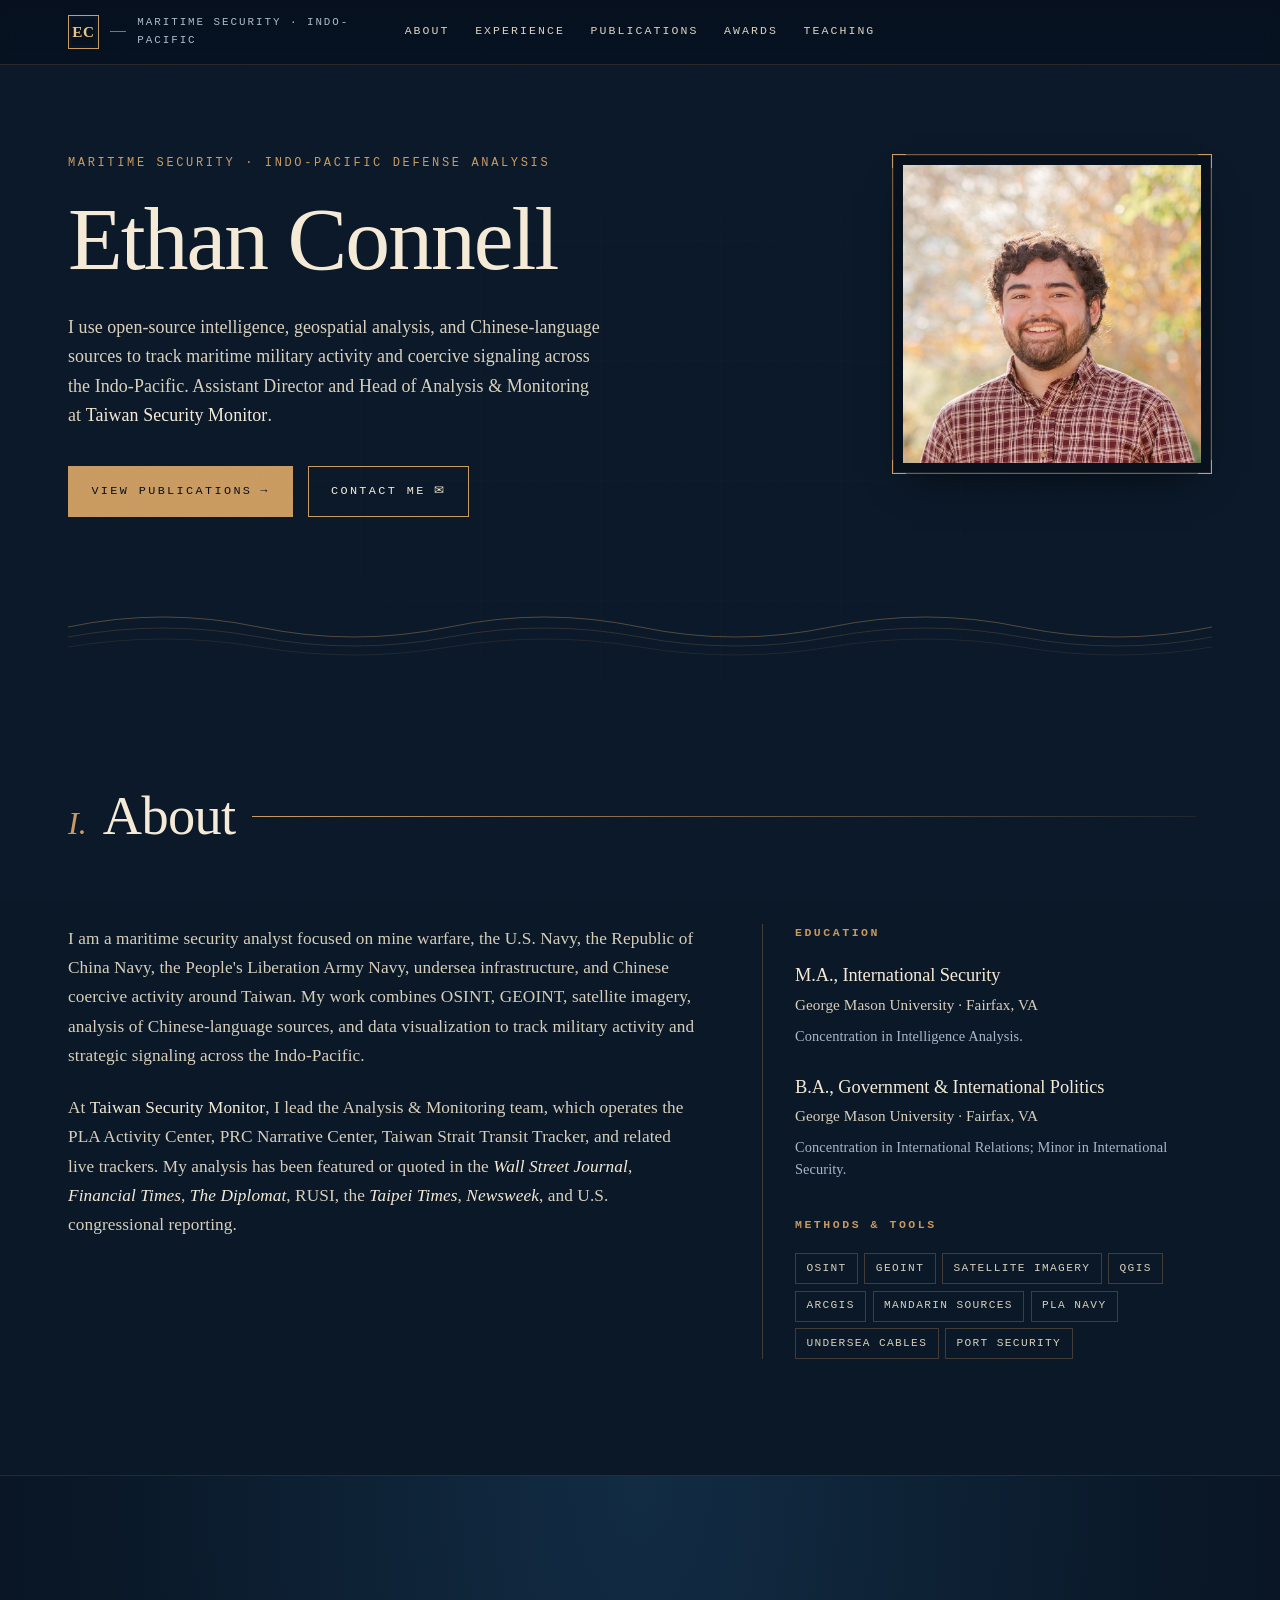
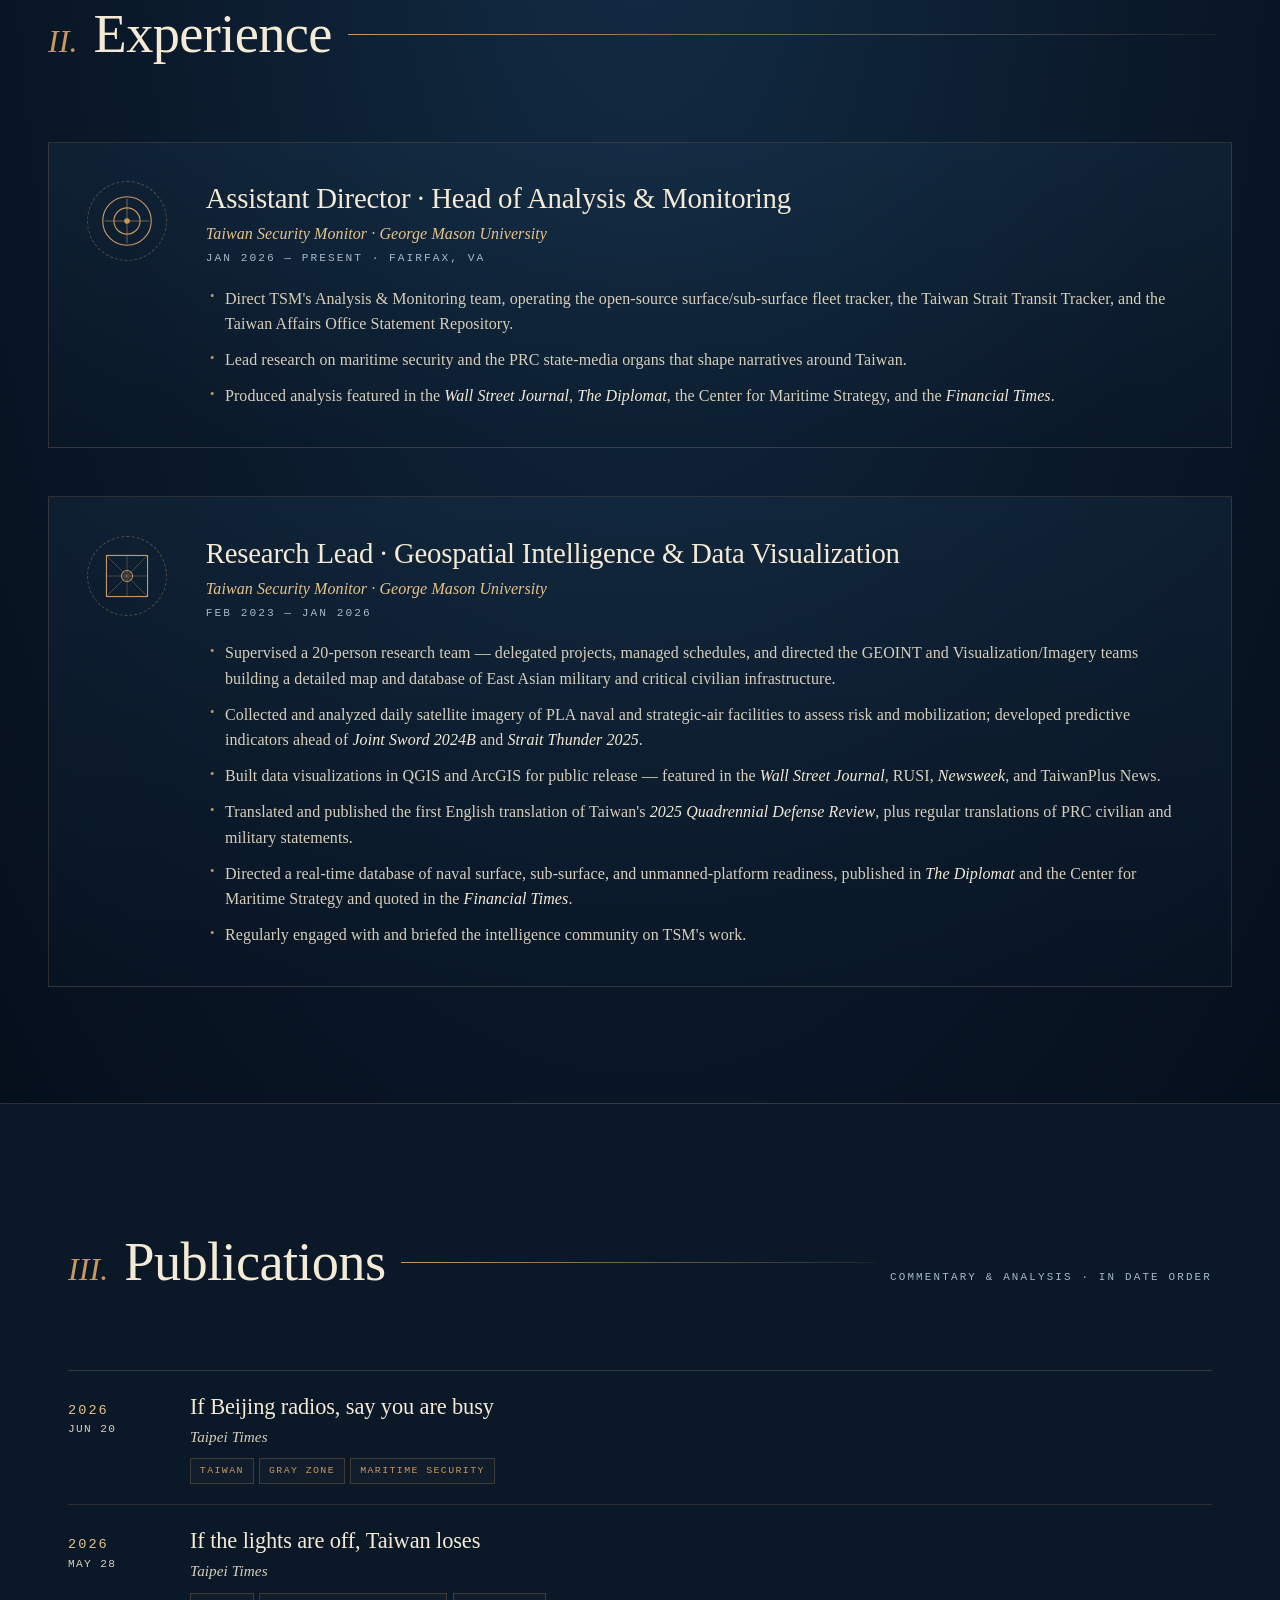
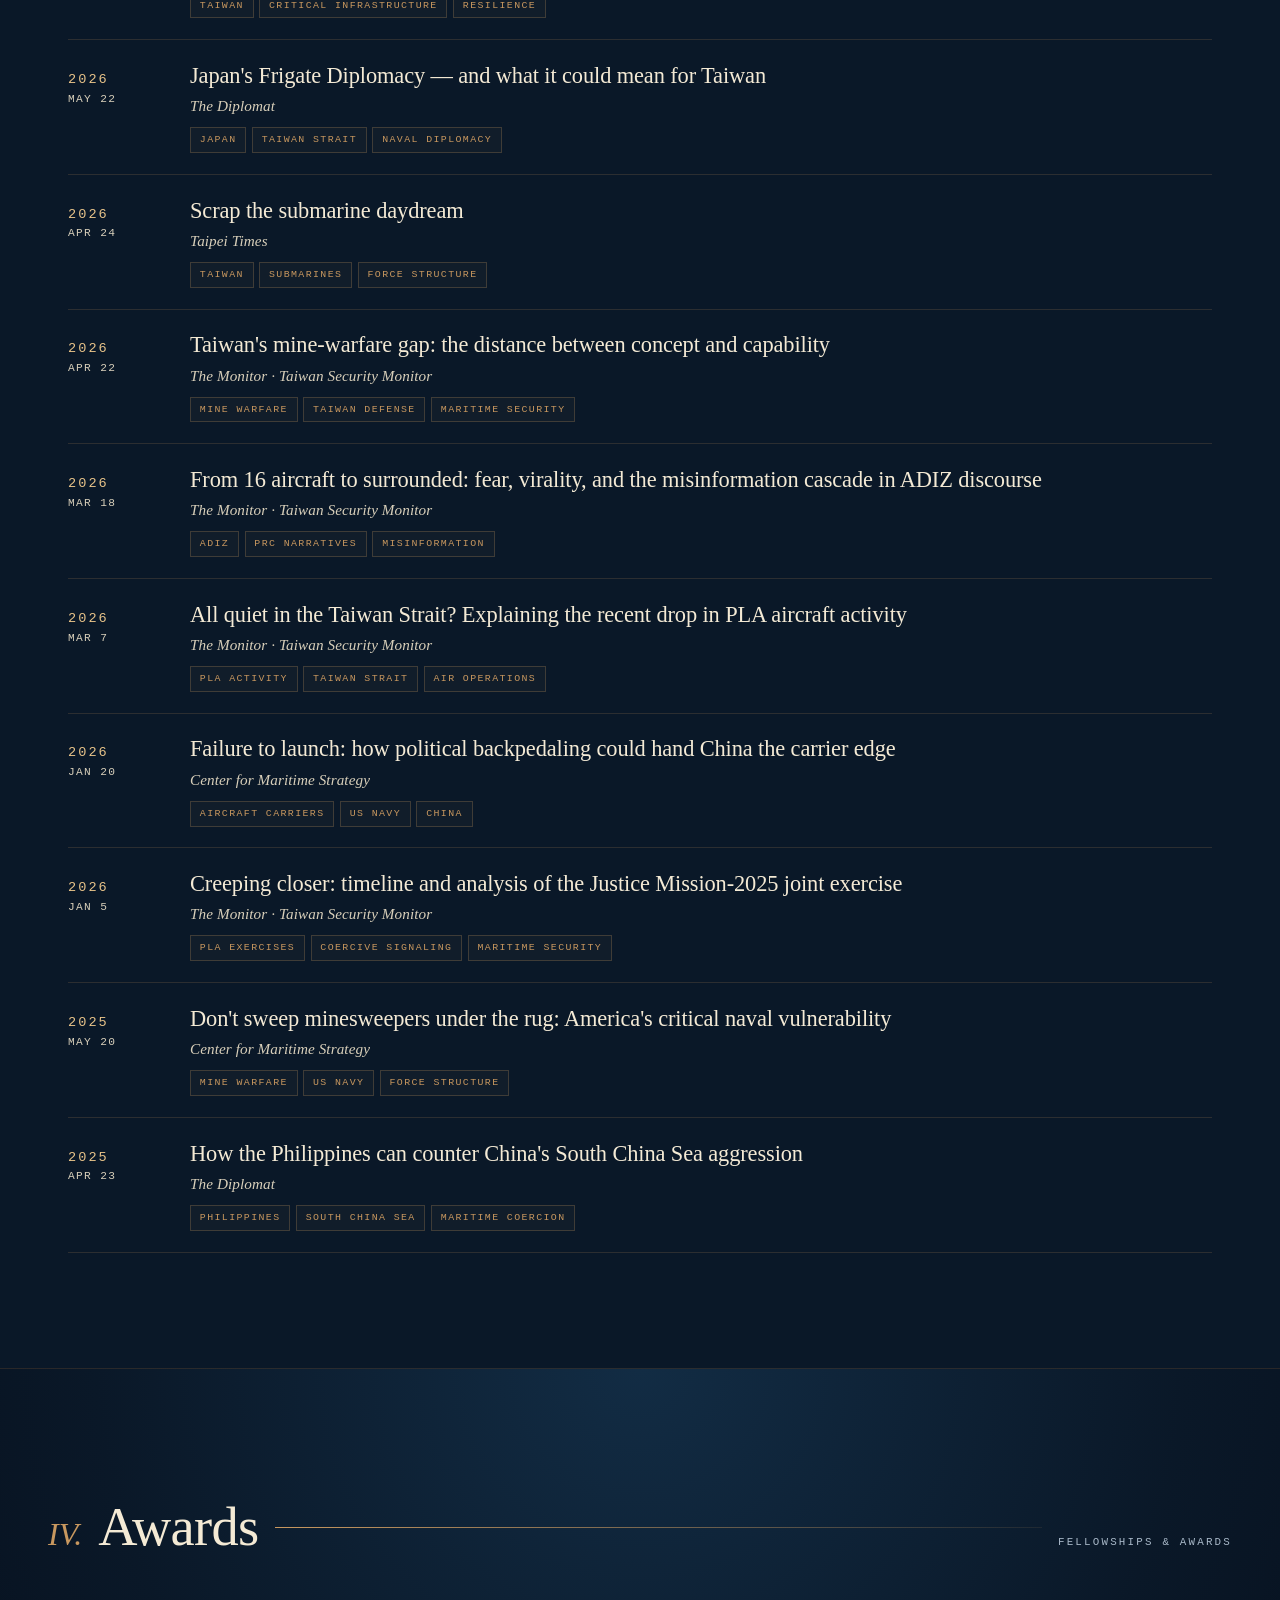
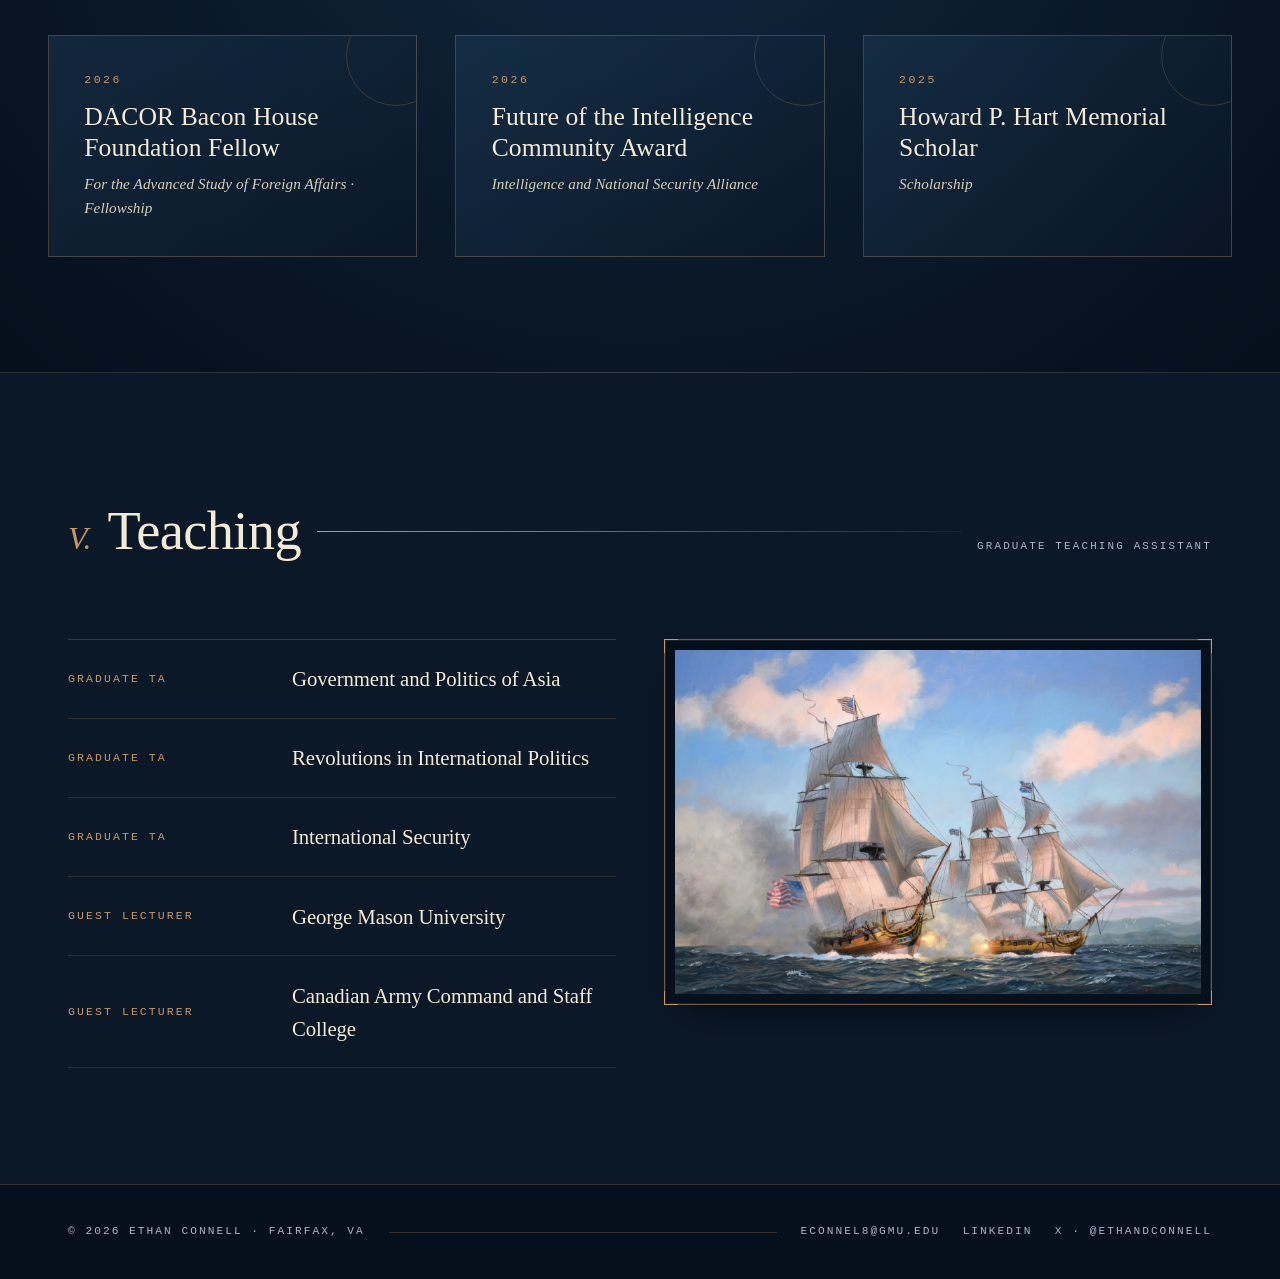
==== commit 6514e35f: "feat(content): add INSA award and guest lecturer roles" ====
--- a/index.html
+++ b/index.html
@@ -23,7 +23,11 @@
 <link rel="preconnect" href="https://fonts.gstatic.com" crossorigin />
 <link rel="stylesheet" href="https://fonts.googleapis.com/css2?family=Fraunces:opsz,wght,SOFT,WONK@9..144,300..900,0..100,0..1&family=Spectral:ital,wght@0,300;0,400;0,500;0,600;1,400&family=JetBrains+Mono:wght@400;500&display=swap" />
 <link rel="stylesheet" href="styles.css" />
-<link rel="icon" href="data:image/svg+xml,%3Csvg xmlns='http://www.w3.org/2000/svg' viewBox='0 0 64 64'%3E%3Ccircle cx='32' cy='32' r='28' fill='%230a1828' stroke='%23c8985f' stroke-width='2'/%3E%3Cpath d='M32 8 L36 32 L32 56 L28 32 Z' fill='%23c8985f'/%3E%3Cpath d='M8 32 L32 28 L56 32 L32 36 Z' fill='%23e0b87a'/%3E%3Ccircle cx='32' cy='32' r='3' fill='%230a1828'/%3E%3C/svg%3E" />
+<link rel="icon" type="image/svg+xml" href="/favicon.svg" />
+<link rel="icon" type="image/png" sizes="192x192" href="/favicon-192.png" />
+<link rel="icon" type="image/png" sizes="96x96" href="/favicon-96.png" />
+<link rel="icon" type="image/png" sizes="48x48" href="/favicon-48.png" />
+<link rel="apple-touch-icon" sizes="180x180" href="/apple-touch-icon.png" />
 <script type="application/ld+json">
 {
   "@context": "https://schema.org",
@@ -332,6 +336,11 @@
       <p class="honor__sub">For the Advanced Study of Foreign Affairs · Fellowship</p>
     </article>
     <article class="honor">
+      <p class="honor__year">2026</p>
+      <h3 class="honor__name">Future of the Intelligence Community Award</h3>
+      <p class="honor__sub">Intelligence and National Security Alliance</p>
+    </article>
+    <article class="honor">
       <p class="honor__year">2025</p>
       <h3 class="honor__name">Howard P. Hart Memorial Scholar</h3>
       <p class="honor__sub">Scholarship</p>
@@ -354,6 +363,8 @@
       <li><span class="teaching__role">Graduate TA</span><span class="teaching__course">Government and Politics of Asia</span></li>
       <li><span class="teaching__role">Graduate TA</span><span class="teaching__course">Revolutions in International Politics</span></li>
       <li><span class="teaching__role">Graduate TA</span><span class="teaching__course">International Security</span></li>
+      <li><span class="teaching__role">Guest Lecturer</span><span class="teaching__course">George Mason University</span></li>
+      <li><span class="teaching__role">Guest Lecturer</span><span class="teaching__course">Canadian Army Command and Staff College</span></li>
     </ul>
 
     <figure class="teaching__plate">
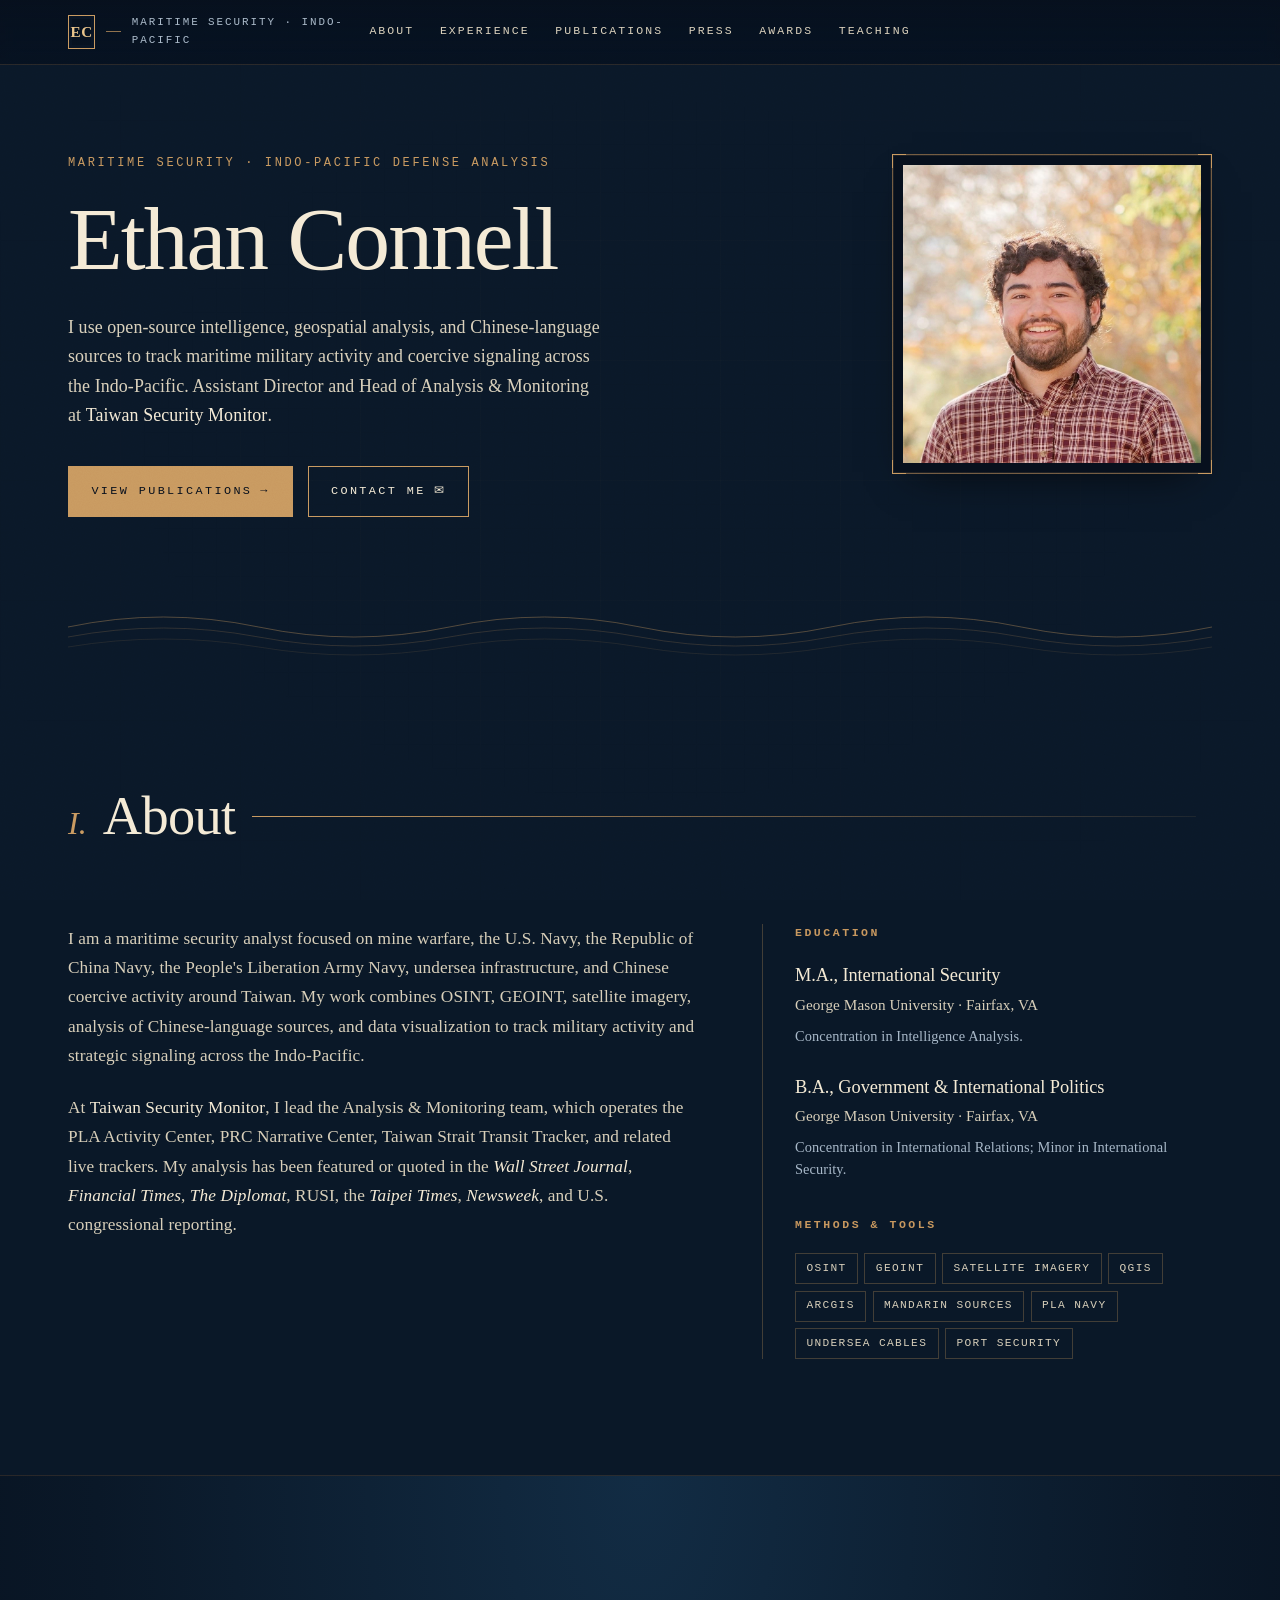
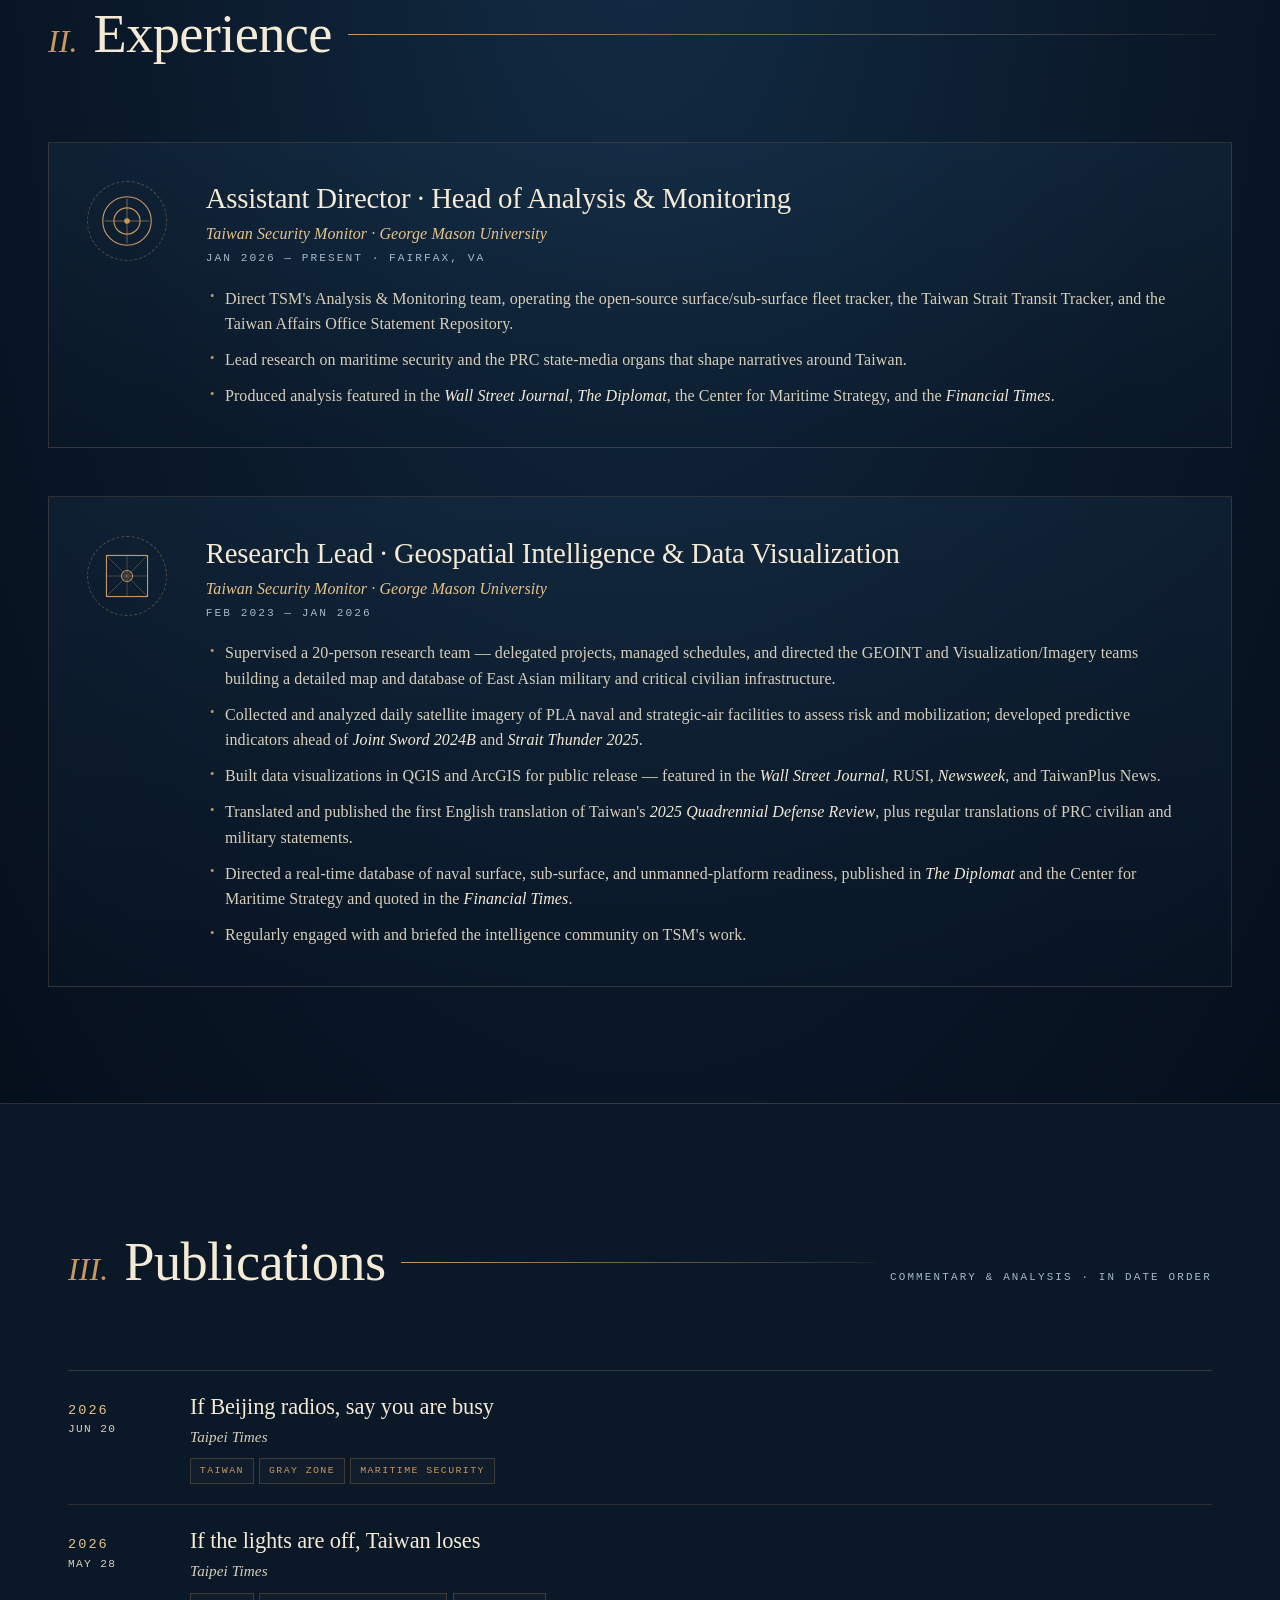
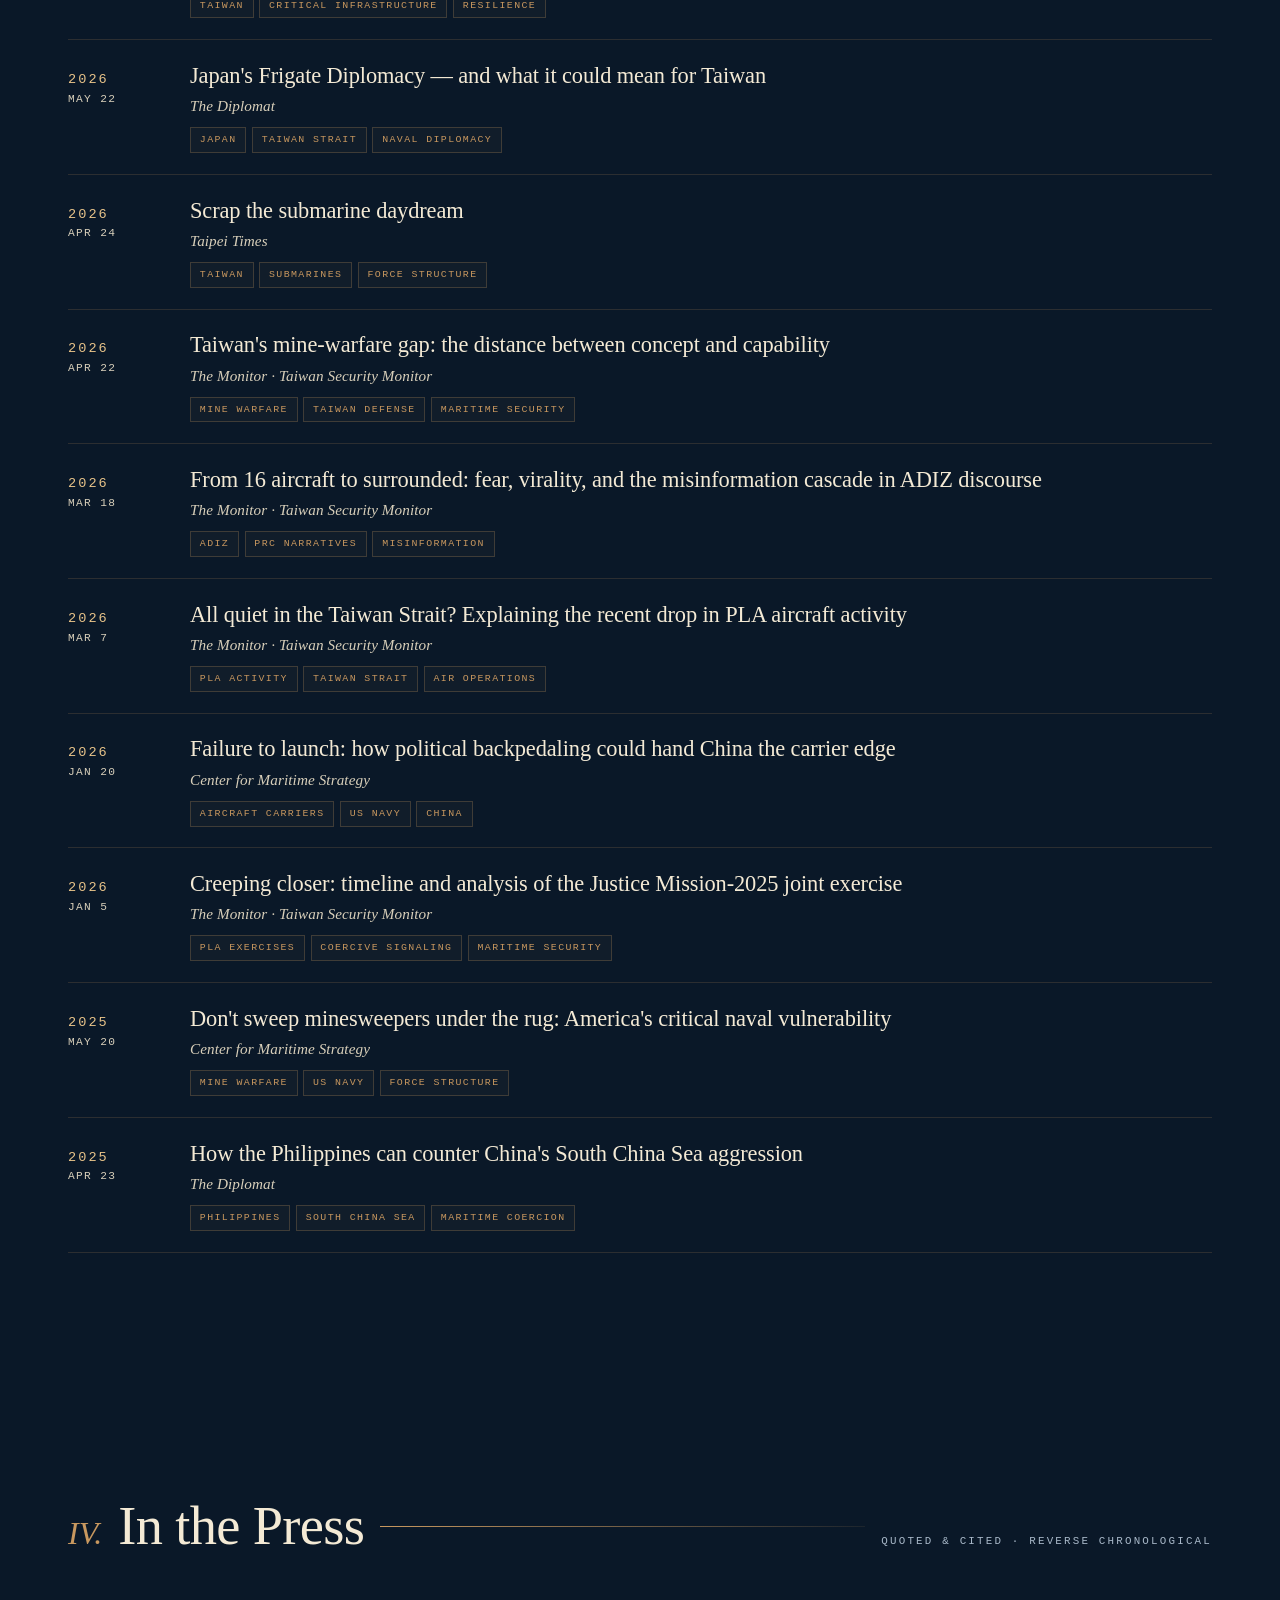
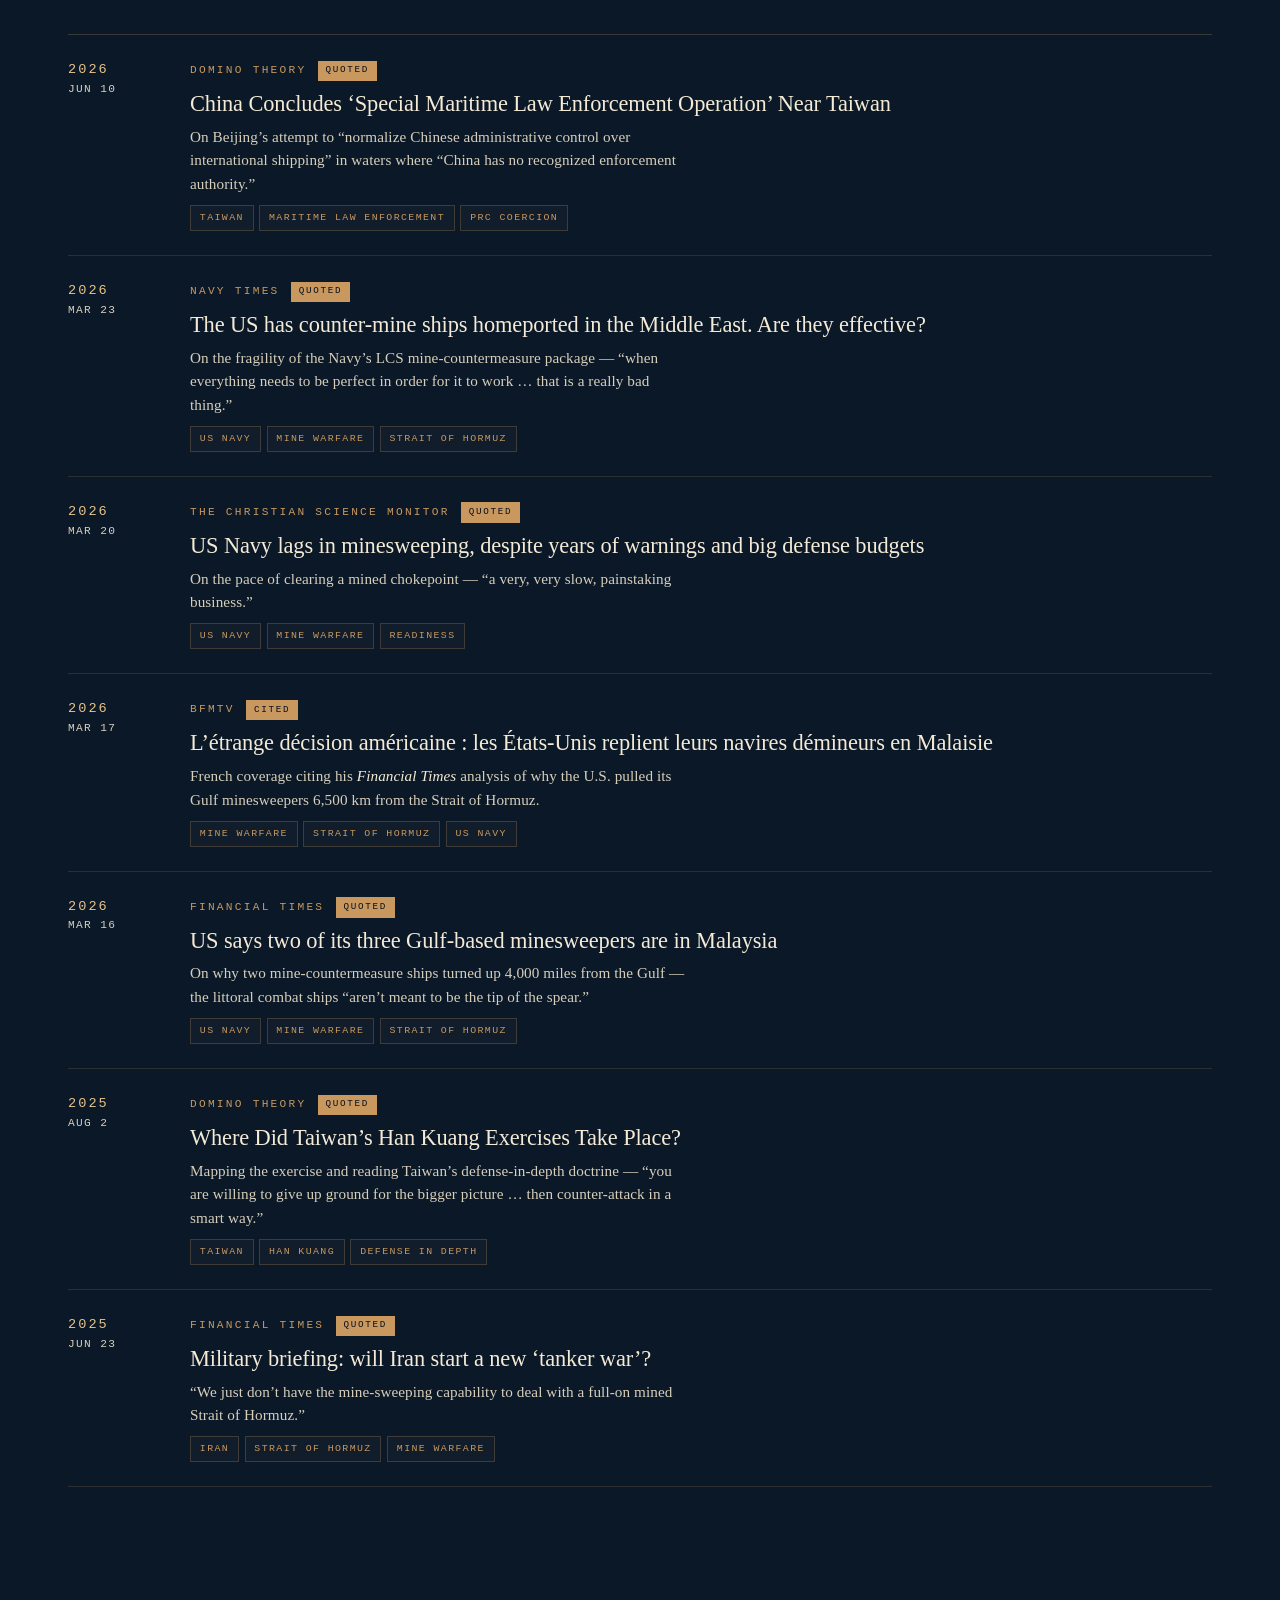
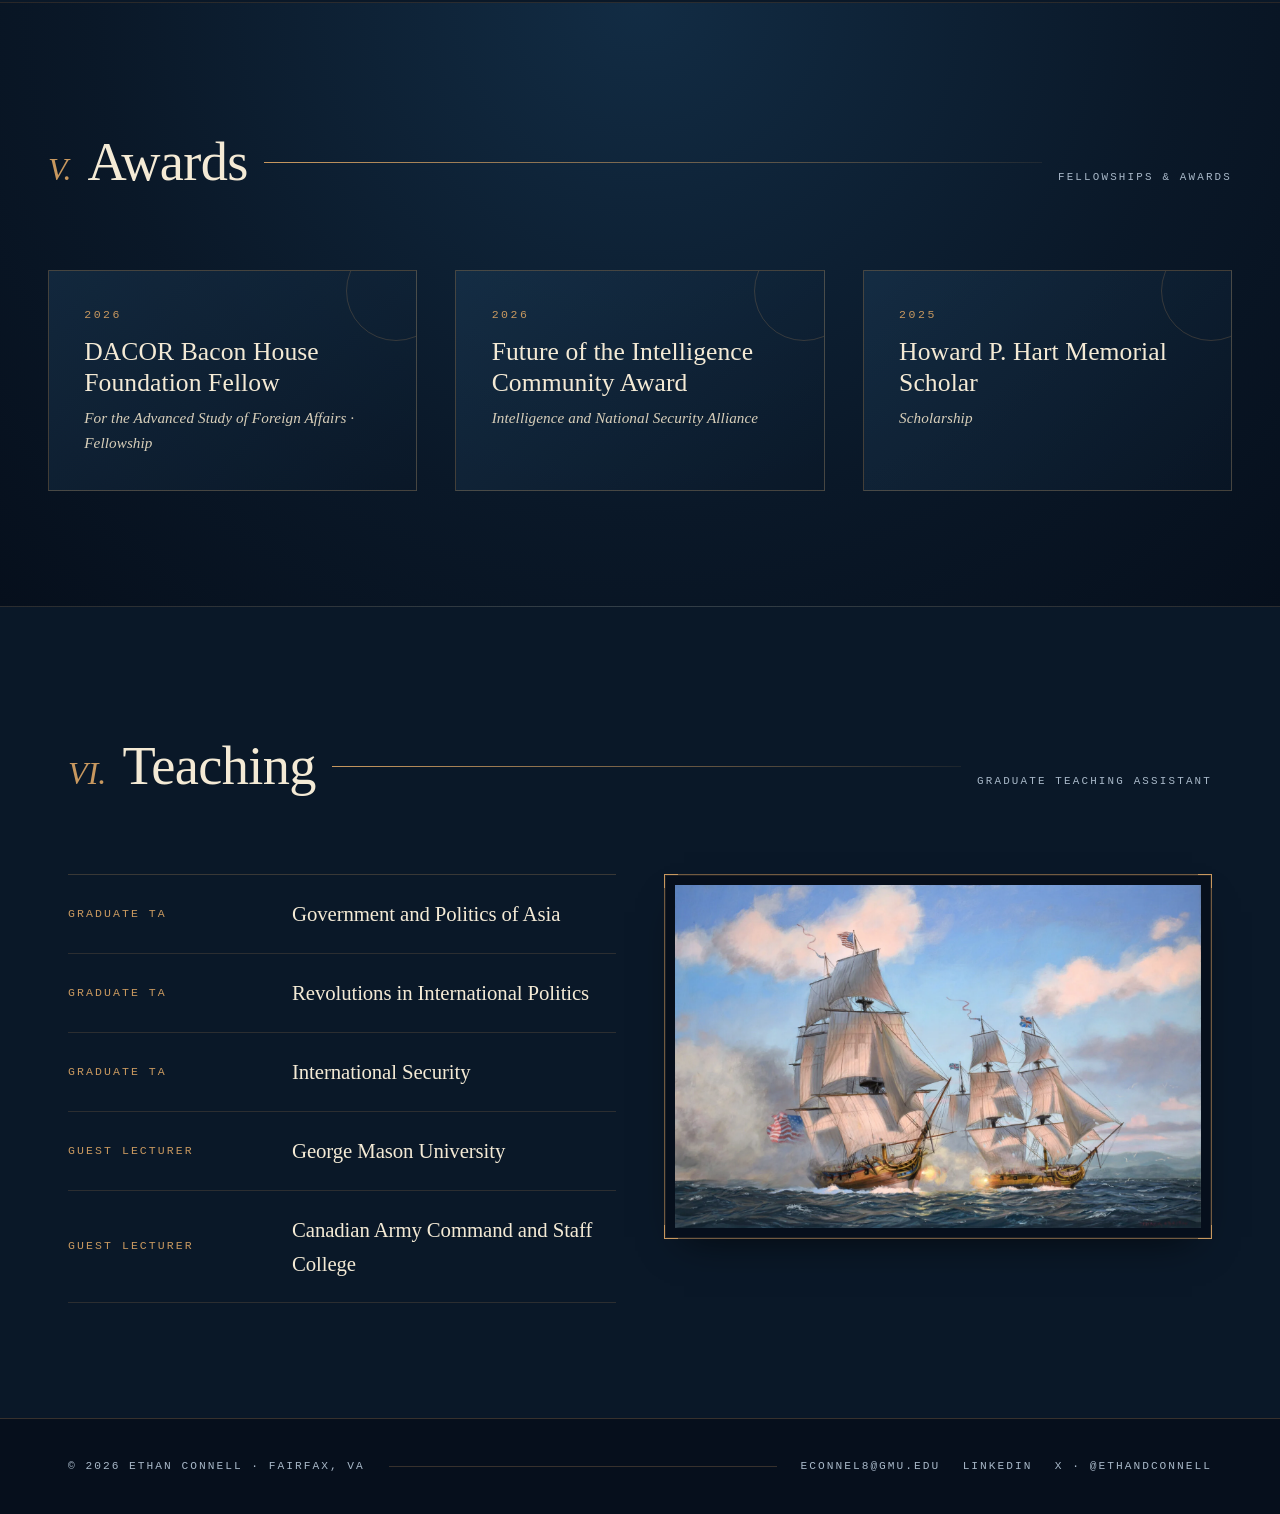
==== commit 08332bc4: "feat(content): add "In the Press" section with verified media quotes Adds an "In the Press" ledger (" ====
--- a/index.html
+++ b/index.html
@@ -71,6 +71,7 @@
       <a href="#about">About</a>
       <a href="#experience">Experience</a>
       <a href="#publications">Publications</a>
+      <a href="#press">Press</a>
       <a href="#awards">Awards</a>
       <a href="#teaching">Teaching</a>
     </nav>
@@ -320,10 +321,93 @@
 </section>
 
 
+<!-- ─── IN THE PRESS ─── -->
+<section id="press" class="section">
+  <div class="section__head">
+    <span class="section__num">IV.</span>
+    <h2 class="section__title">In the Press</h2>
+    <span class="section__rule"></span>
+    <span class="section__note">Quoted &amp; cited · reverse chronological</span>
+  </div>
+
+  <ol class="press-ledger">
+    <li class="pclip">
+      <span class="pclip__date"><span class="pclip__y">2026</span><span class="pclip__d">Jun 10</span></span>
+      <div class="pclip__body">
+        <p class="pclip__outlet">Domino Theory <span class="pclip__role">Quoted</span></p>
+        <h3 class="pclip__title"><a href="https://dominotheory.com/china-concludes-special-maritime-law-enforcement-operation-near-taiwan/" target="_blank" rel="noopener">China Concludes &lsquo;Special Maritime Law Enforcement Operation&rsquo; Near Taiwan</a></h3>
+        <p class="pclip__gloss">On Beijing&rsquo;s attempt to &ldquo;normalize Chinese administrative control over international shipping&rdquo; in waters where &ldquo;China has no recognized enforcement authority.&rdquo;</p>
+        <ul class="pclip__tags"><li>Taiwan</li><li>Maritime Law Enforcement</li><li>PRC Coercion</li></ul>
+      </div>
+    </li>
+
+    <li class="pclip">
+      <span class="pclip__date"><span class="pclip__y">2026</span><span class="pclip__d">Mar 23</span></span>
+      <div class="pclip__body">
+        <p class="pclip__outlet">Navy Times <span class="pclip__role">Quoted</span></p>
+        <h3 class="pclip__title"><a href="https://www.navytimes.com/news/your-navy/2026/03/23/the-us-has-counter-mine-ships-homeported-in-the-middle-east-are-they-effective/" target="_blank" rel="noopener">The US has counter-mine ships homeported in the Middle East. Are they effective?</a></h3>
+        <p class="pclip__gloss">On the fragility of the Navy&rsquo;s LCS mine-countermeasure package &mdash; &ldquo;when everything needs to be perfect in order for it to work &hellip; that is a really bad thing.&rdquo;</p>
+        <ul class="pclip__tags"><li>US Navy</li><li>Mine Warfare</li><li>Strait of Hormuz</li></ul>
+      </div>
+    </li>
+
+    <li class="pclip">
+      <span class="pclip__date"><span class="pclip__y">2026</span><span class="pclip__d">Mar 20</span></span>
+      <div class="pclip__body">
+        <p class="pclip__outlet">The Christian Science Monitor <span class="pclip__role">Quoted</span></p>
+        <h3 class="pclip__title"><a href="https://www.csmonitor.com/USA/Military/2026/0320/strait-hormuz-navy-mines-iran-war" target="_blank" rel="noopener">US Navy lags in minesweeping, despite years of warnings and big defense budgets</a></h3>
+        <p class="pclip__gloss">On the pace of clearing a mined chokepoint &mdash; &ldquo;a very, very slow, painstaking business.&rdquo;</p>
+        <ul class="pclip__tags"><li>US Navy</li><li>Mine Warfare</li><li>Readiness</li></ul>
+      </div>
+    </li>
+
+    <li class="pclip">
+      <span class="pclip__date"><span class="pclip__y">2026</span><span class="pclip__d">Mar 17</span></span>
+      <div class="pclip__body">
+        <p class="pclip__outlet">BFMTV <span class="pclip__role">Cited</span></p>
+        <h3 class="pclip__title"><a href="https://www.bfmtv.com/economie/entreprises/defense/l-etrange-decision-americaine-malgre-les-craintes-d-un-minage-du-detroit-d-ormuz-les-etats-unis-replient-leurs-navires-demineurs-en-malaisie-a-6-500-km-du-golfe_AV-202603170363.html" target="_blank" rel="noopener">L&rsquo;&eacute;trange d&eacute;cision am&eacute;ricaine&nbsp;: les &Eacute;tats-Unis replient leurs navires d&eacute;mineurs en Malaisie</a></h3>
+        <p class="pclip__gloss">French coverage citing his <em>Financial Times</em> analysis of why the U.S. pulled its Gulf minesweepers 6,500&nbsp;km from the Strait of Hormuz.</p>
+        <ul class="pclip__tags"><li>Mine Warfare</li><li>Strait of Hormuz</li><li>US Navy</li></ul>
+      </div>
+    </li>
+
+    <li class="pclip">
+      <span class="pclip__date"><span class="pclip__y">2026</span><span class="pclip__d">Mar 16</span></span>
+      <div class="pclip__body">
+        <p class="pclip__outlet">Financial Times <span class="pclip__role">Quoted</span></p>
+        <h3 class="pclip__title"><a href="https://www.ft.com/content/e8c8e0f3-2561-4617-8957-70b5db08510e" target="_blank" rel="noopener">US says two of its three Gulf-based minesweepers are in Malaysia</a></h3>
+        <p class="pclip__gloss">On why two mine-countermeasure ships turned up 4,000&nbsp;miles from the Gulf &mdash; the littoral combat ships &ldquo;aren&rsquo;t meant to be the tip of the spear.&rdquo;</p>
+        <ul class="pclip__tags"><li>US Navy</li><li>Mine Warfare</li><li>Strait of Hormuz</li></ul>
+      </div>
+    </li>
+
+    <li class="pclip">
+      <span class="pclip__date"><span class="pclip__y">2025</span><span class="pclip__d">Aug 2</span></span>
+      <div class="pclip__body">
+        <p class="pclip__outlet">Domino Theory <span class="pclip__role">Quoted</span></p>
+        <h3 class="pclip__title"><a href="https://dominotheory.com/where-did-taiwans-han-kuang-exercises-take-place/" target="_blank" rel="noopener">Where Did Taiwan&rsquo;s Han Kuang Exercises Take Place?</a></h3>
+        <p class="pclip__gloss">Mapping the exercise and reading Taiwan&rsquo;s defense-in-depth doctrine &mdash; &ldquo;you are willing to give up ground for the bigger picture &hellip; then counter-attack in a smart way.&rdquo;</p>
+        <ul class="pclip__tags"><li>Taiwan</li><li>Han Kuang</li><li>Defense in Depth</li></ul>
+      </div>
+    </li>
+
+    <li class="pclip">
+      <span class="pclip__date"><span class="pclip__y">2025</span><span class="pclip__d">Jun 23</span></span>
+      <div class="pclip__body">
+        <p class="pclip__outlet">Financial Times <span class="pclip__role">Quoted</span></p>
+        <h3 class="pclip__title"><a href="https://www.ft.com/content/f452a247-7ff5-4337-9725-b36d976577cc" target="_blank" rel="noopener">Military briefing: will Iran start a new &lsquo;tanker war&rsquo;?</a></h3>
+        <p class="pclip__gloss">&ldquo;We just don&rsquo;t have the mine-sweeping capability to deal with a full-on mined Strait of Hormuz.&rdquo;</p>
+        <ul class="pclip__tags"><li>Iran</li><li>Strait of Hormuz</li><li>Mine Warfare</li></ul>
+      </div>
+    </li>
+  </ol>
+</section>
+
+
 <!-- ─── HONORS ─── -->
 <section id="awards" class="section section--dark">
   <div class="section__head">
-    <span class="section__num">IV.</span>
+    <span class="section__num">V.</span>
     <h2 class="section__title">Awards</h2>
     <span class="section__rule"></span>
     <span class="section__note">Fellowships &amp; awards</span>
@@ -352,7 +436,7 @@
 <!-- ─── TEACHING ─── -->
 <section id="teaching" class="section">
   <div class="section__head">
-    <span class="section__num">V.</span>
+    <span class="section__num">VI.</span>
     <h2 class="section__title">Teaching</h2>
     <span class="section__rule"></span>
     <span class="section__note">Graduate teaching assistant</span>
--- a/styles.css
+++ b/styles.css
@@ -732,6 +732,76 @@
 }
 
 /* =========================================================
+   IN THE PRESS — VARIANT 1 · LEDGER  (.press-ledger)
+   Outlet-forward index; kin to the Publications logbook.
+   ========================================================= */
+.press-ledger {
+  list-style: none; padding: 0; margin: 0;
+  border-top: 1px solid rgba(200,152,95,.25);
+}
+.pclip {
+  display: grid;
+  grid-template-columns: 90px minmax(0, 1fr);
+  gap: clamp(1rem, 2.5vw, 2rem);
+  align-items: baseline;
+  padding: 1.5rem 0;
+  border-bottom: 1px solid rgba(200,152,95,.18);
+  transition: background .25s;
+}
+.pclip:hover { background: rgba(200,152,95,.05); }
+.pclip__date {
+  display: flex; flex-direction: column;
+  font-family: var(--mono); font-size: .7rem;
+  letter-spacing: .12em; text-transform: uppercase;
+  color: var(--mist);
+}
+.pclip__y { color: var(--brass-bright); font-size: .85rem; letter-spacing: .15em; }
+.pclip__d { color: var(--ivory-dim); }
+.pclip__outlet {
+  font-family: var(--mono); font-size: .7rem;
+  letter-spacing: .2em; text-transform: uppercase;
+  color: var(--brass); margin: 0 0 .5rem;
+  display: flex; align-items: center; gap: .7rem; flex-wrap: wrap;
+}
+.pclip__role {
+  font-family: var(--mono); font-size: .58rem;
+  letter-spacing: .18em; text-transform: uppercase;
+  color: var(--abyss); background: var(--brass);
+  padding: .18rem .5rem;
+}
+.pclip__title {
+  font-family: var(--serif); font-weight: 400;
+  font-variation-settings: "opsz" 72;
+  font-size: clamp(1.1rem, 2vw, 1.4rem);
+  line-height: 1.3; color: var(--ivory);
+  margin: 0 0 .4rem; letter-spacing: -.005em;
+}
+.pclip__title a {
+  color: inherit;
+  background-image: linear-gradient(currentColor, currentColor);
+  background-size: 0 1px; background-repeat: no-repeat; background-position: 0 100%;
+  transition: background-size .3s, color .25s;
+}
+.pclip__title a:hover { color: var(--brass-bright); background-size: 100% 1px; }
+.pclip__gloss {
+  color: var(--ivory-dim); font-size: .95rem;
+  line-height: 1.55; margin: 0; max-width: 66ch;
+}
+.pclip__gloss em { color: var(--ivory); font-style: italic; }
+.pclip__tags {
+  list-style: none; padding: 0; margin: .6rem 0 0;
+  display: flex; flex-wrap: wrap; gap: .35rem;
+}
+.pclip__tags li {
+  font-family: var(--mono); font-size: .62rem;
+  letter-spacing: .14em; text-transform: uppercase;
+  color: var(--brass); padding: .25rem .55rem;
+  border: 1px solid rgba(200,152,95,.25);
+  background: rgba(200,152,95,.04);
+}
+@media (max-width: 720px) { .pclip { grid-template-columns: 70px 1fr; } }
+
+/* =========================================================
    SCROLL REVEALS
    ========================================================= */
 [data-reveal] {
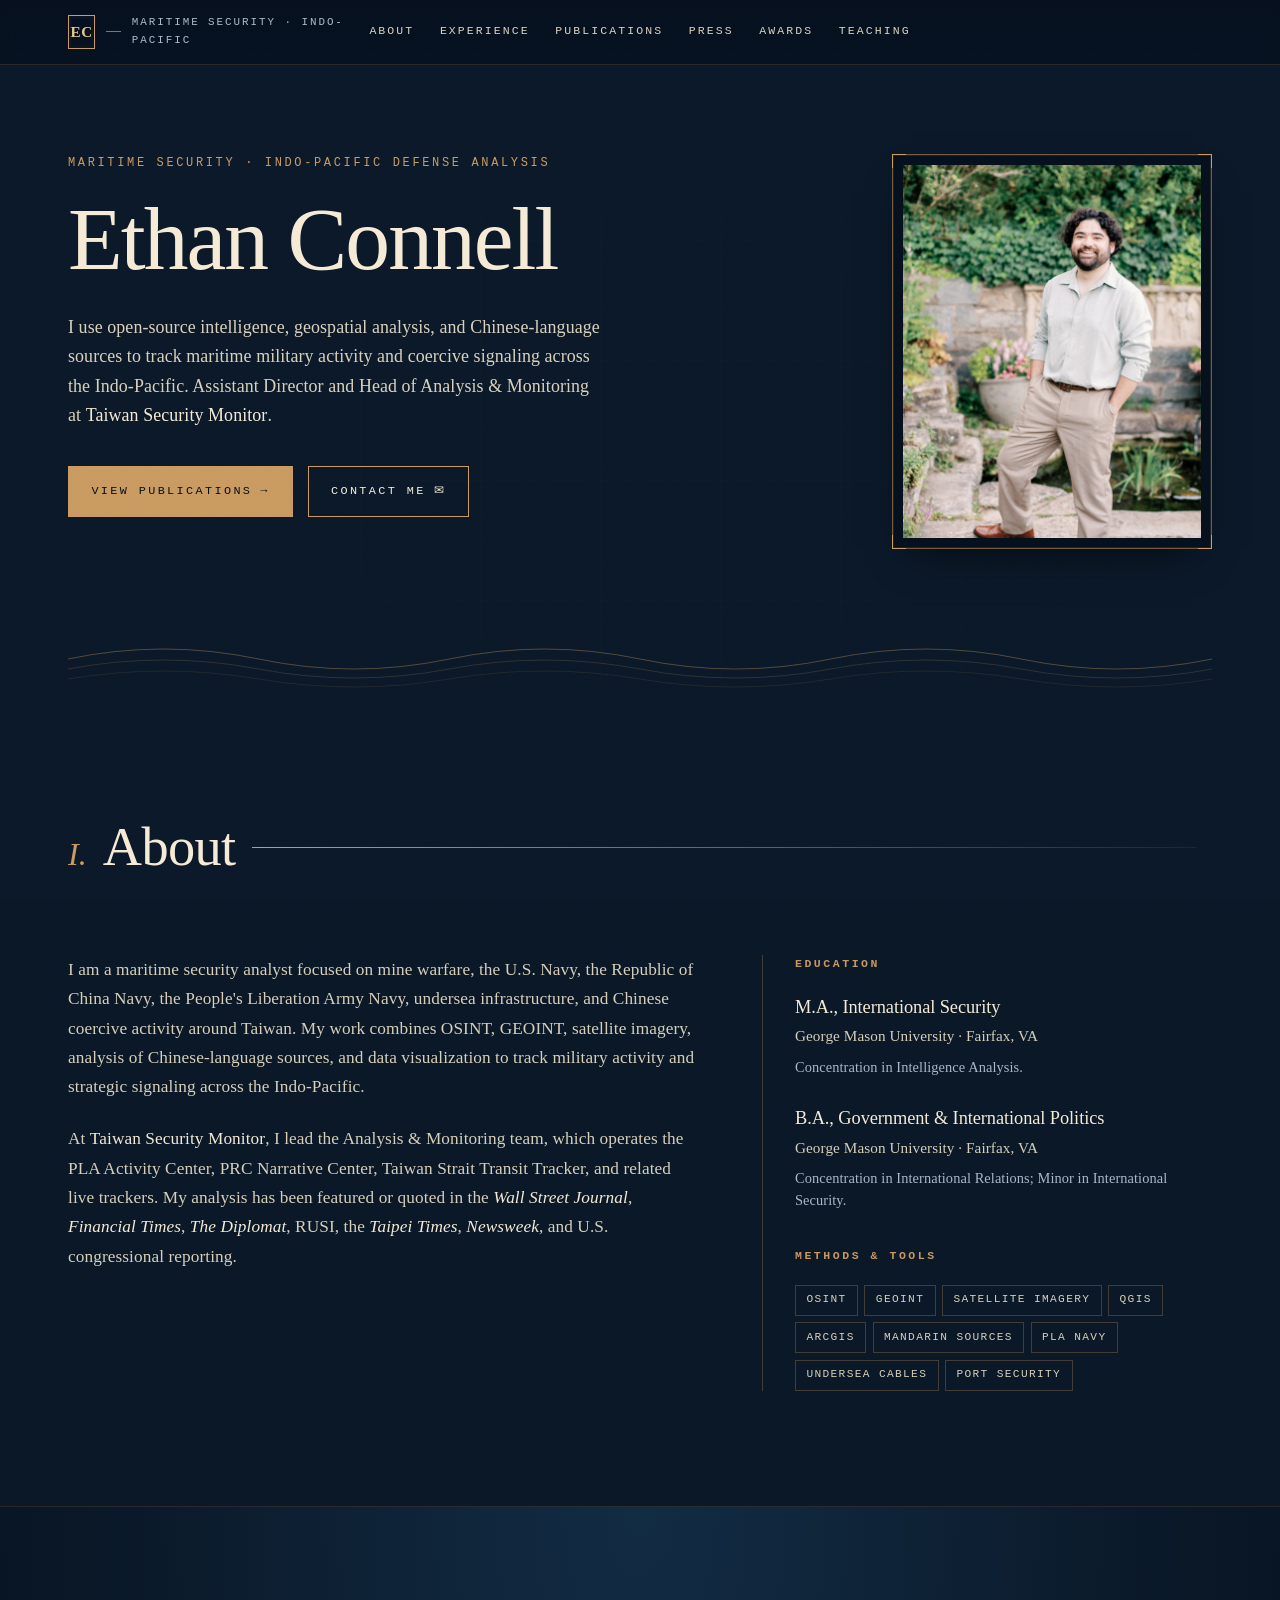
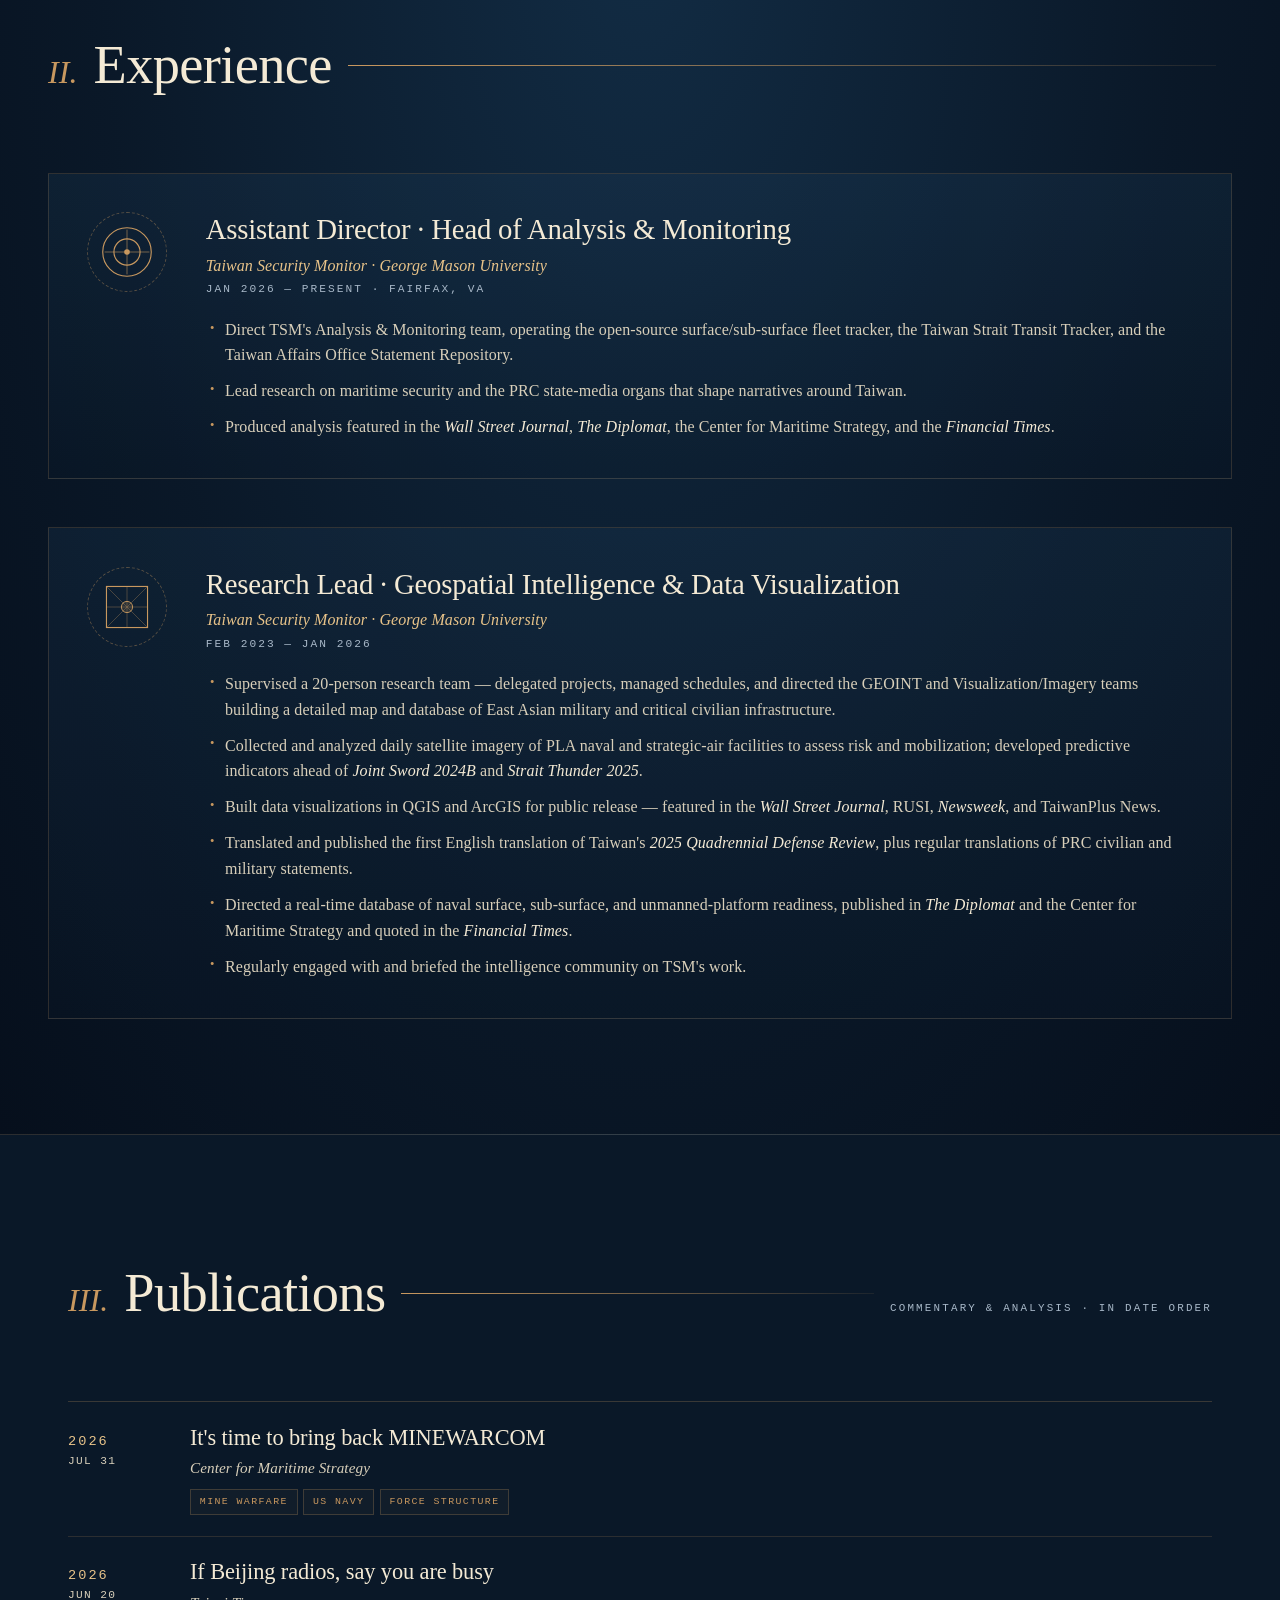
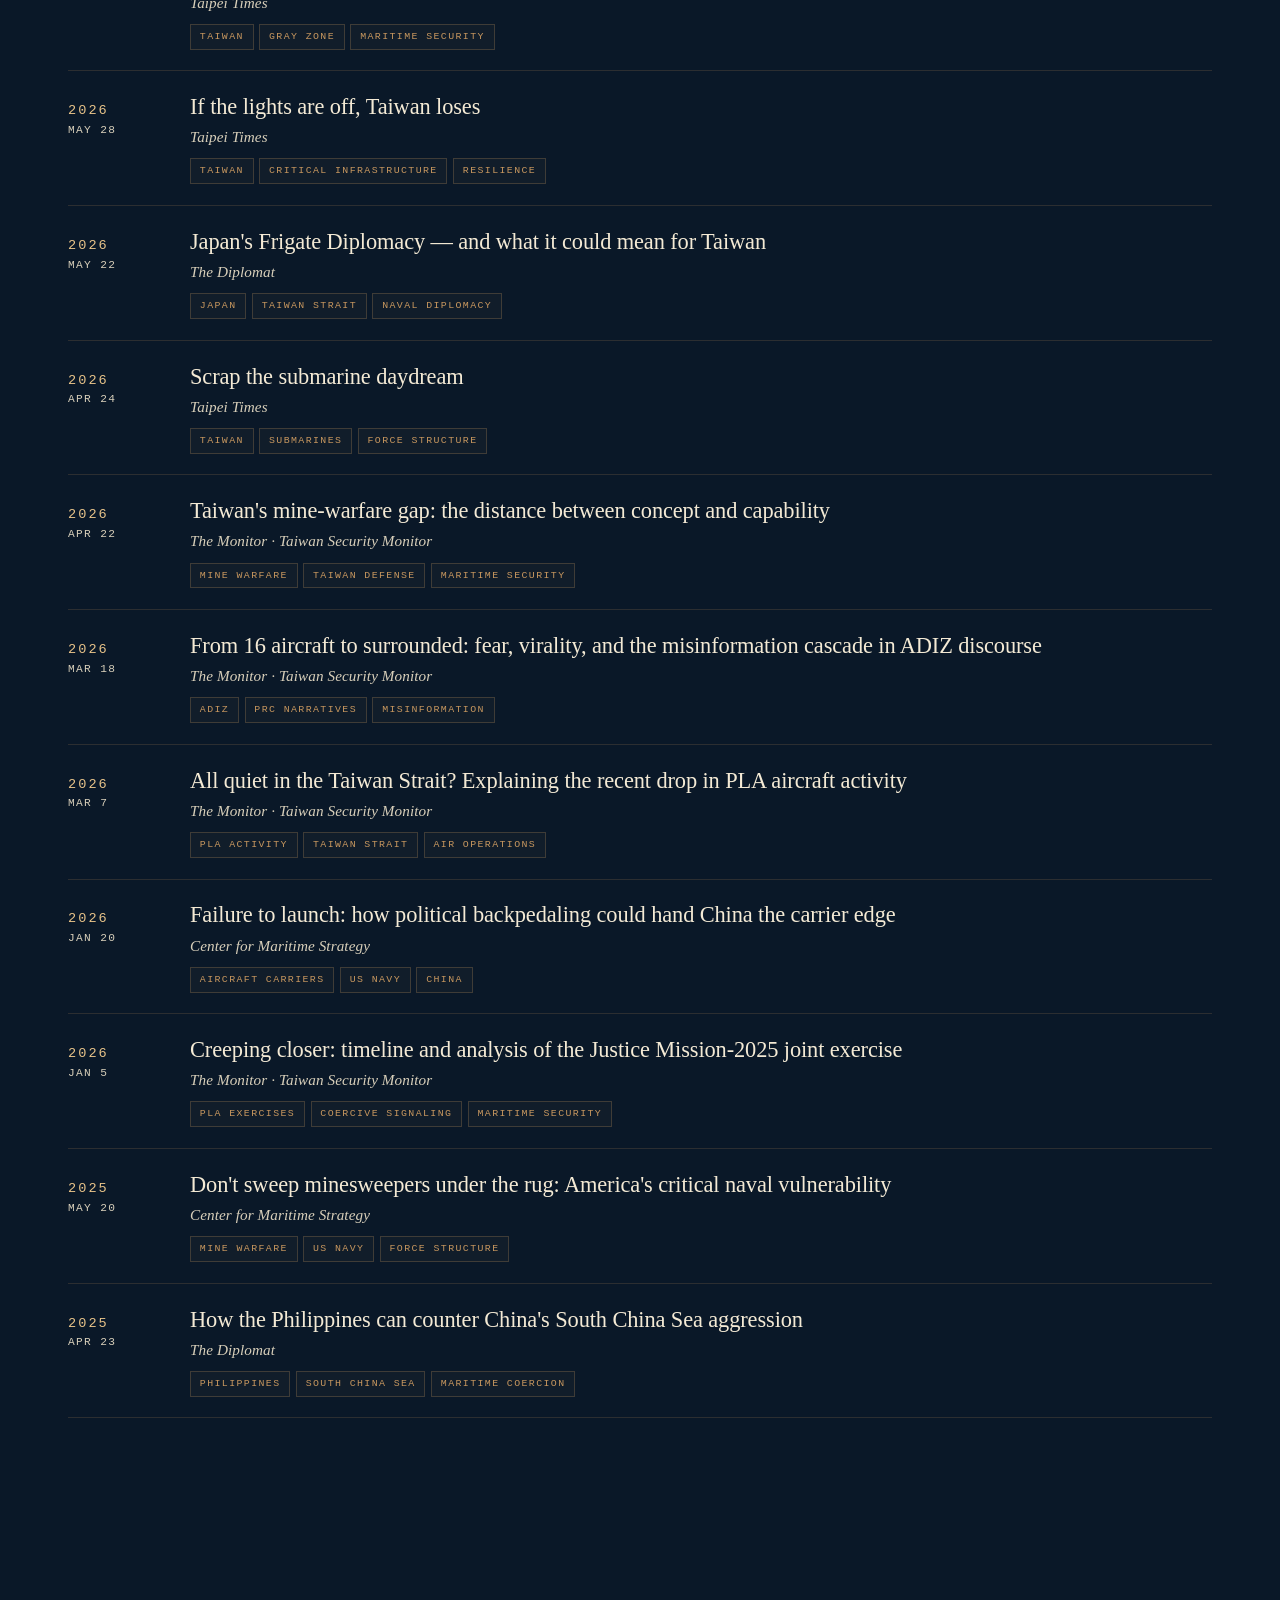
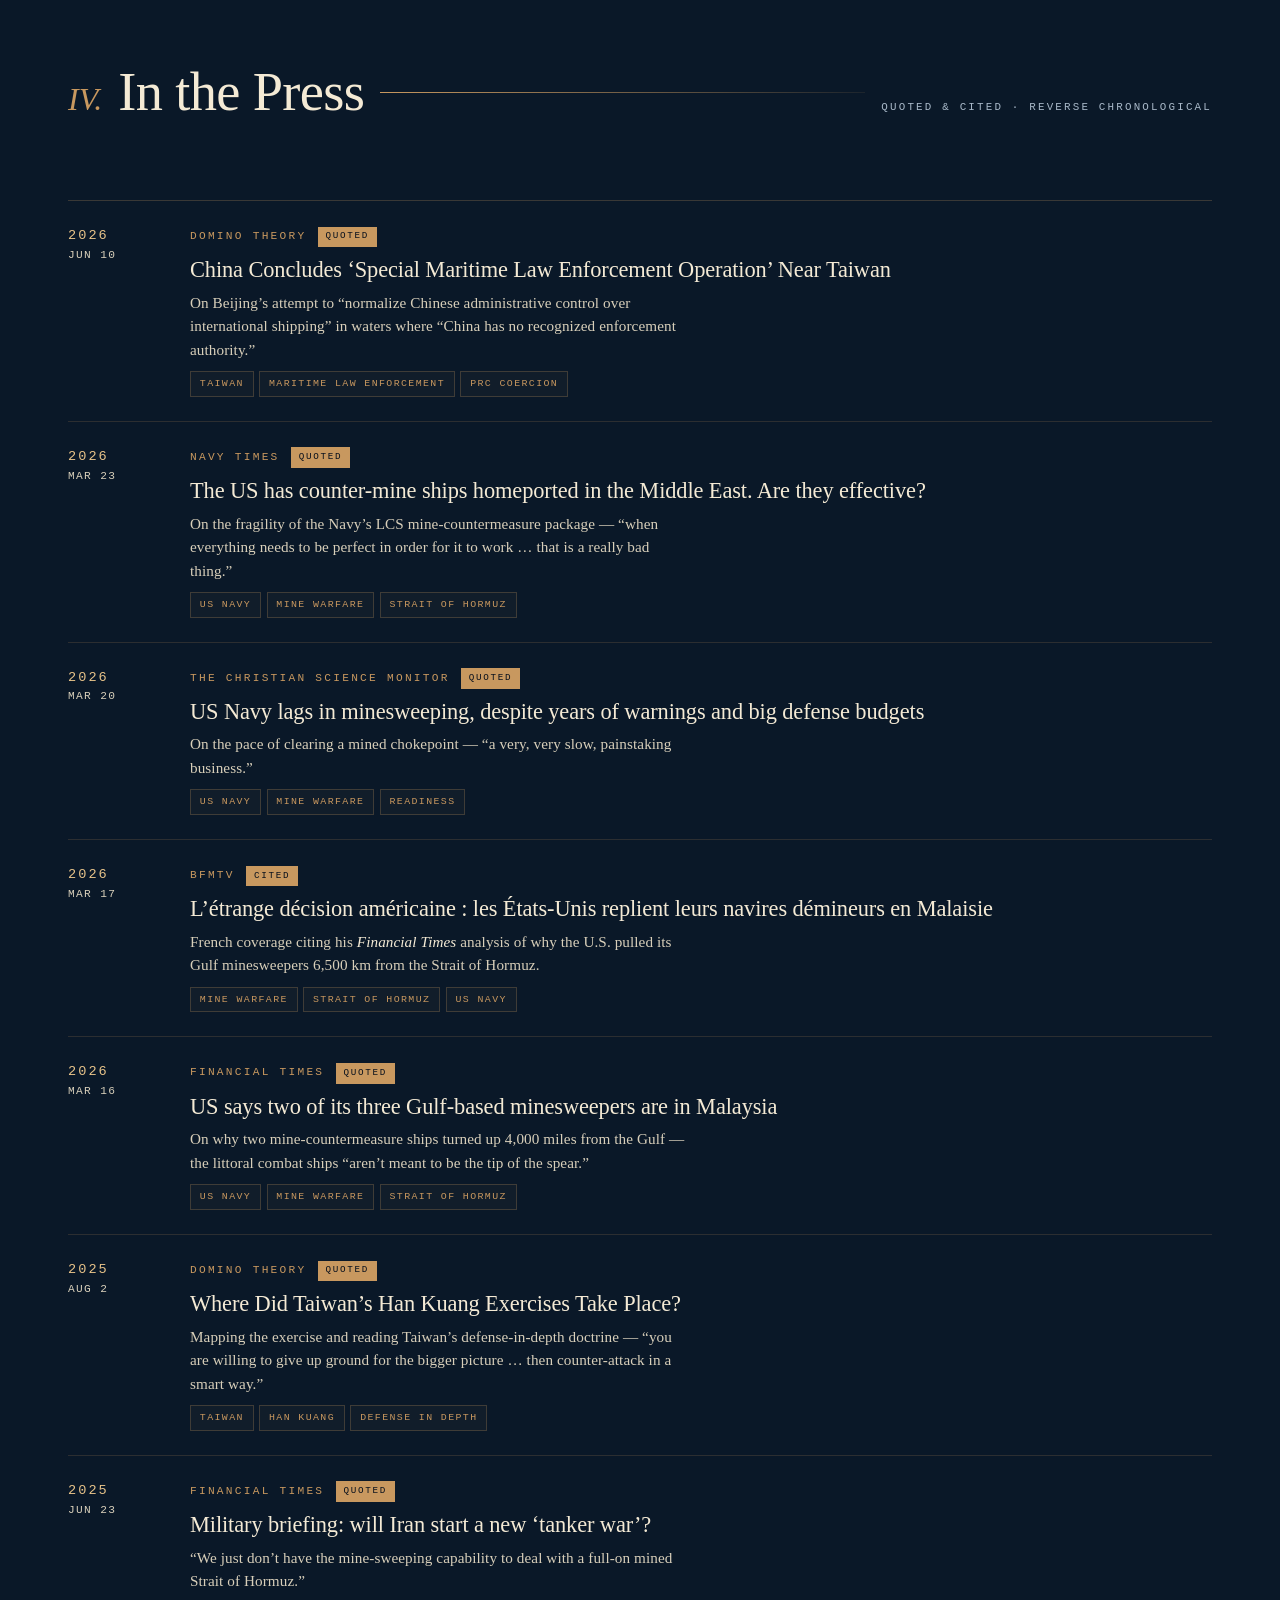
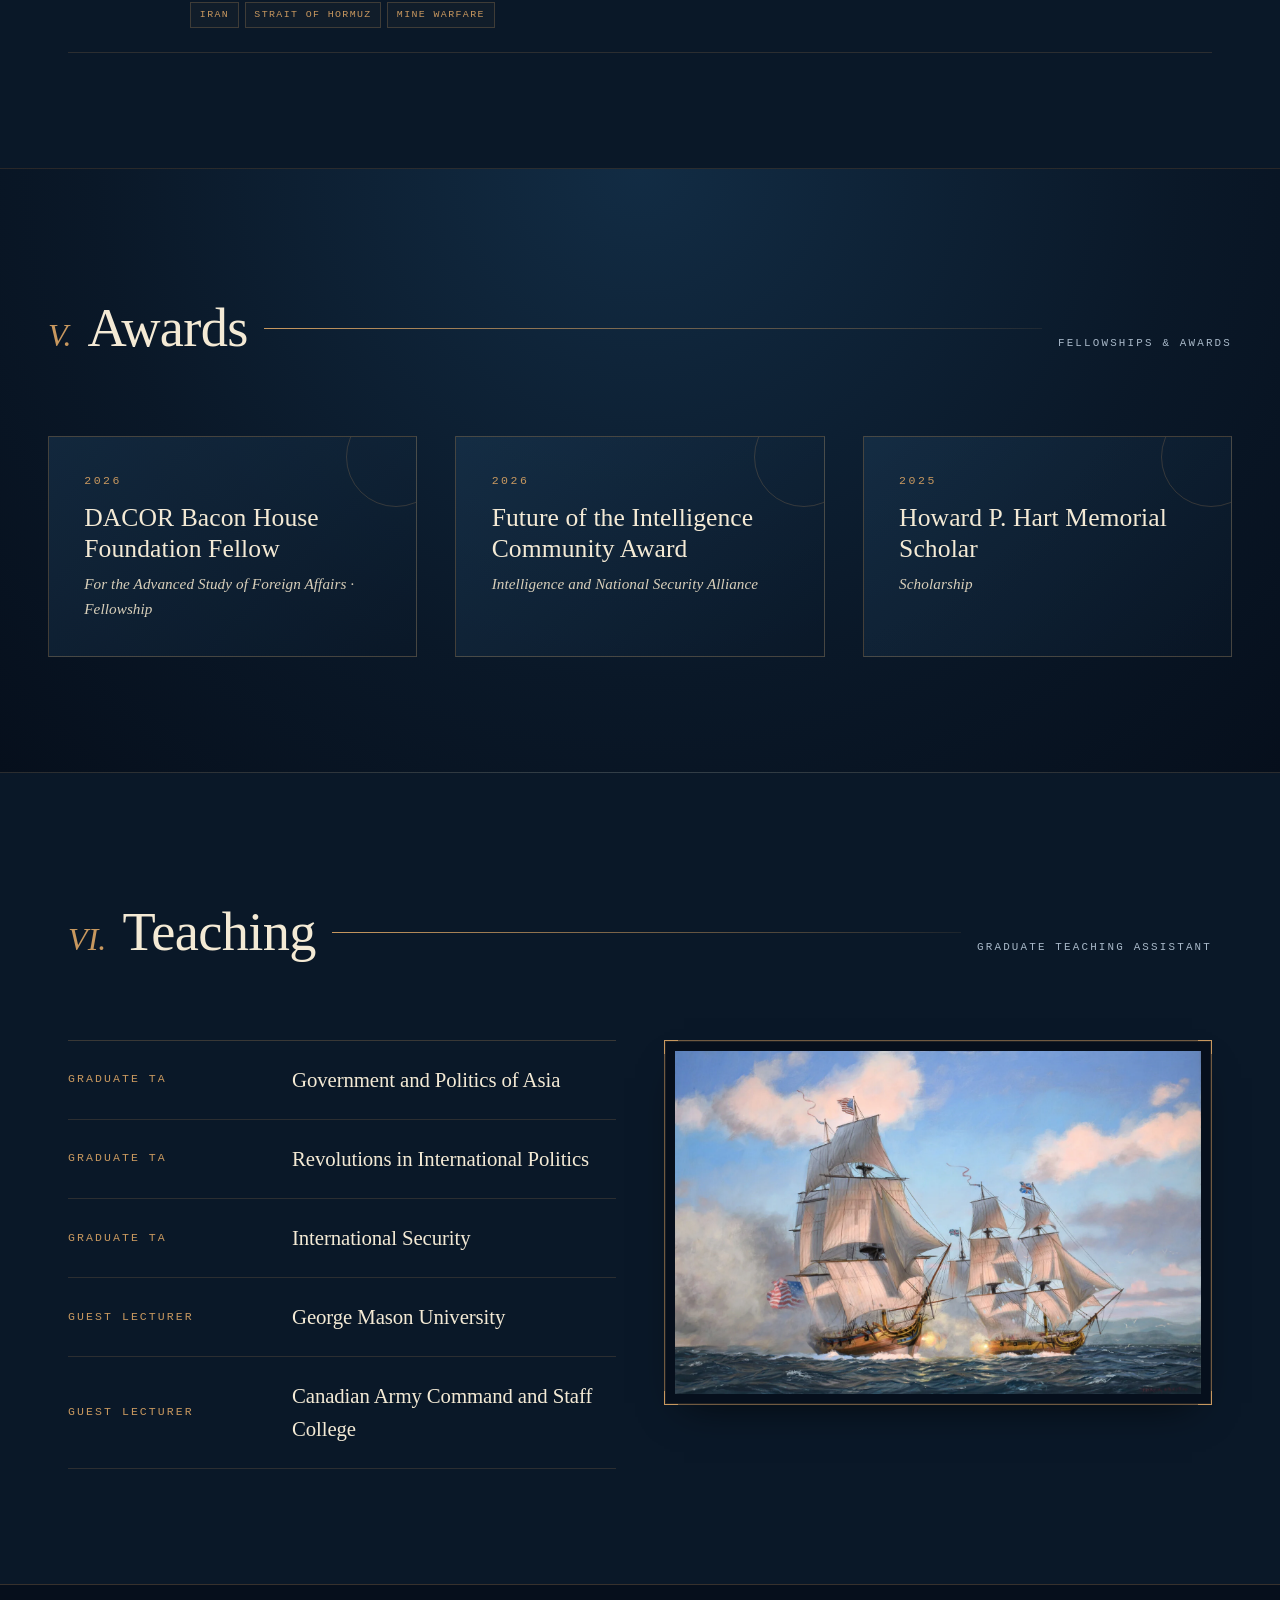
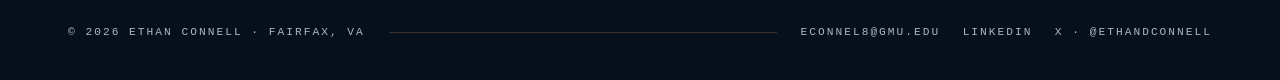
==== commit ab86d44e: "feat(content): add CMS "It's Time to Bring Back MINEWARCOM" to publications Adds the July 31, 2026 C" ====
--- a/index.html
+++ b/index.html
@@ -230,6 +230,14 @@
 
   <ol class="logbook">
     <li class="entry">
+      <span class="entry__date"><span class="entry__y">2026</span><span class="entry__d">Jul 31</span></span>
+      <div class="entry__body">
+        <h3 class="entry__title"><a href="https://centerformaritimestrategy.org/publications/its-time-to-bring-back-minewarcom/" target="_blank" rel="noopener">It's time to bring back MINEWARCOM</a></h3>
+        <p class="entry__venue">Center for Maritime Strategy</p>
+        <ul class="entry__tags"><li>Mine Warfare</li><li>US Navy</li><li>Force Structure</li></ul>
+      </div>
+    </li>
+    <li class="entry">
       <span class="entry__date"><span class="entry__y">2026</span><span class="entry__d">Jun 20</span></span>
       <div class="entry__body">
         <h3 class="entry__title"><a href="https://www.taipeitimes.com/News/editorials/archives/2026/06/20/2003859405" target="_blank" rel="noopener">If Beijing radios, say you are busy</a></h3>
--- a/styles.css
+++ b/styles.css
@@ -248,6 +248,13 @@
   display: block; width: 100%; height: auto;
   filter: saturate(.88) contrast(1.02);
 }
+/* hero portrait: crop tall/full-body shots to a flattering upper-body frame */
+.bridge__plate .plate__frame img {
+  aspect-ratio: 4 / 5;
+  height: auto;
+  object-fit: cover;
+  object-position: 50% 18%;
+}
 .plate__corner {
   position: absolute; width: 14px; height: 14px;
   border: 1px solid var(--brass);
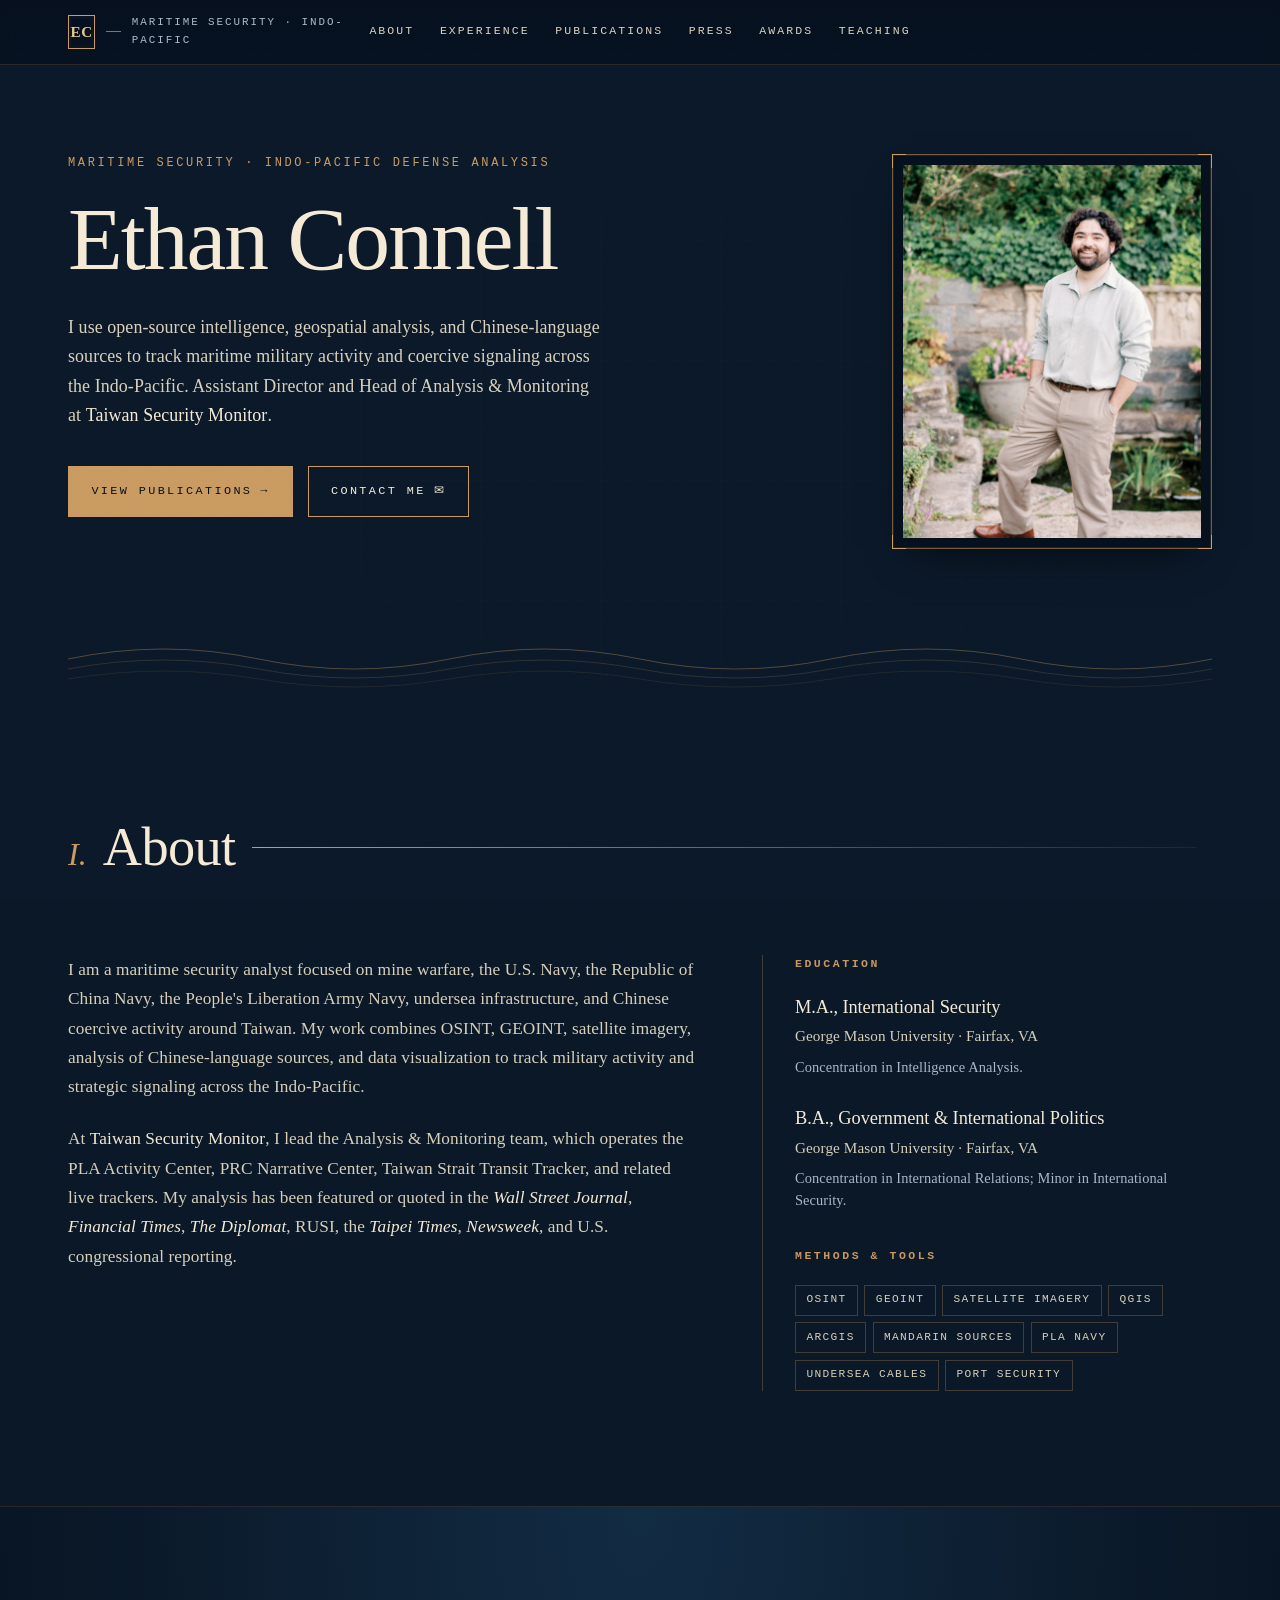
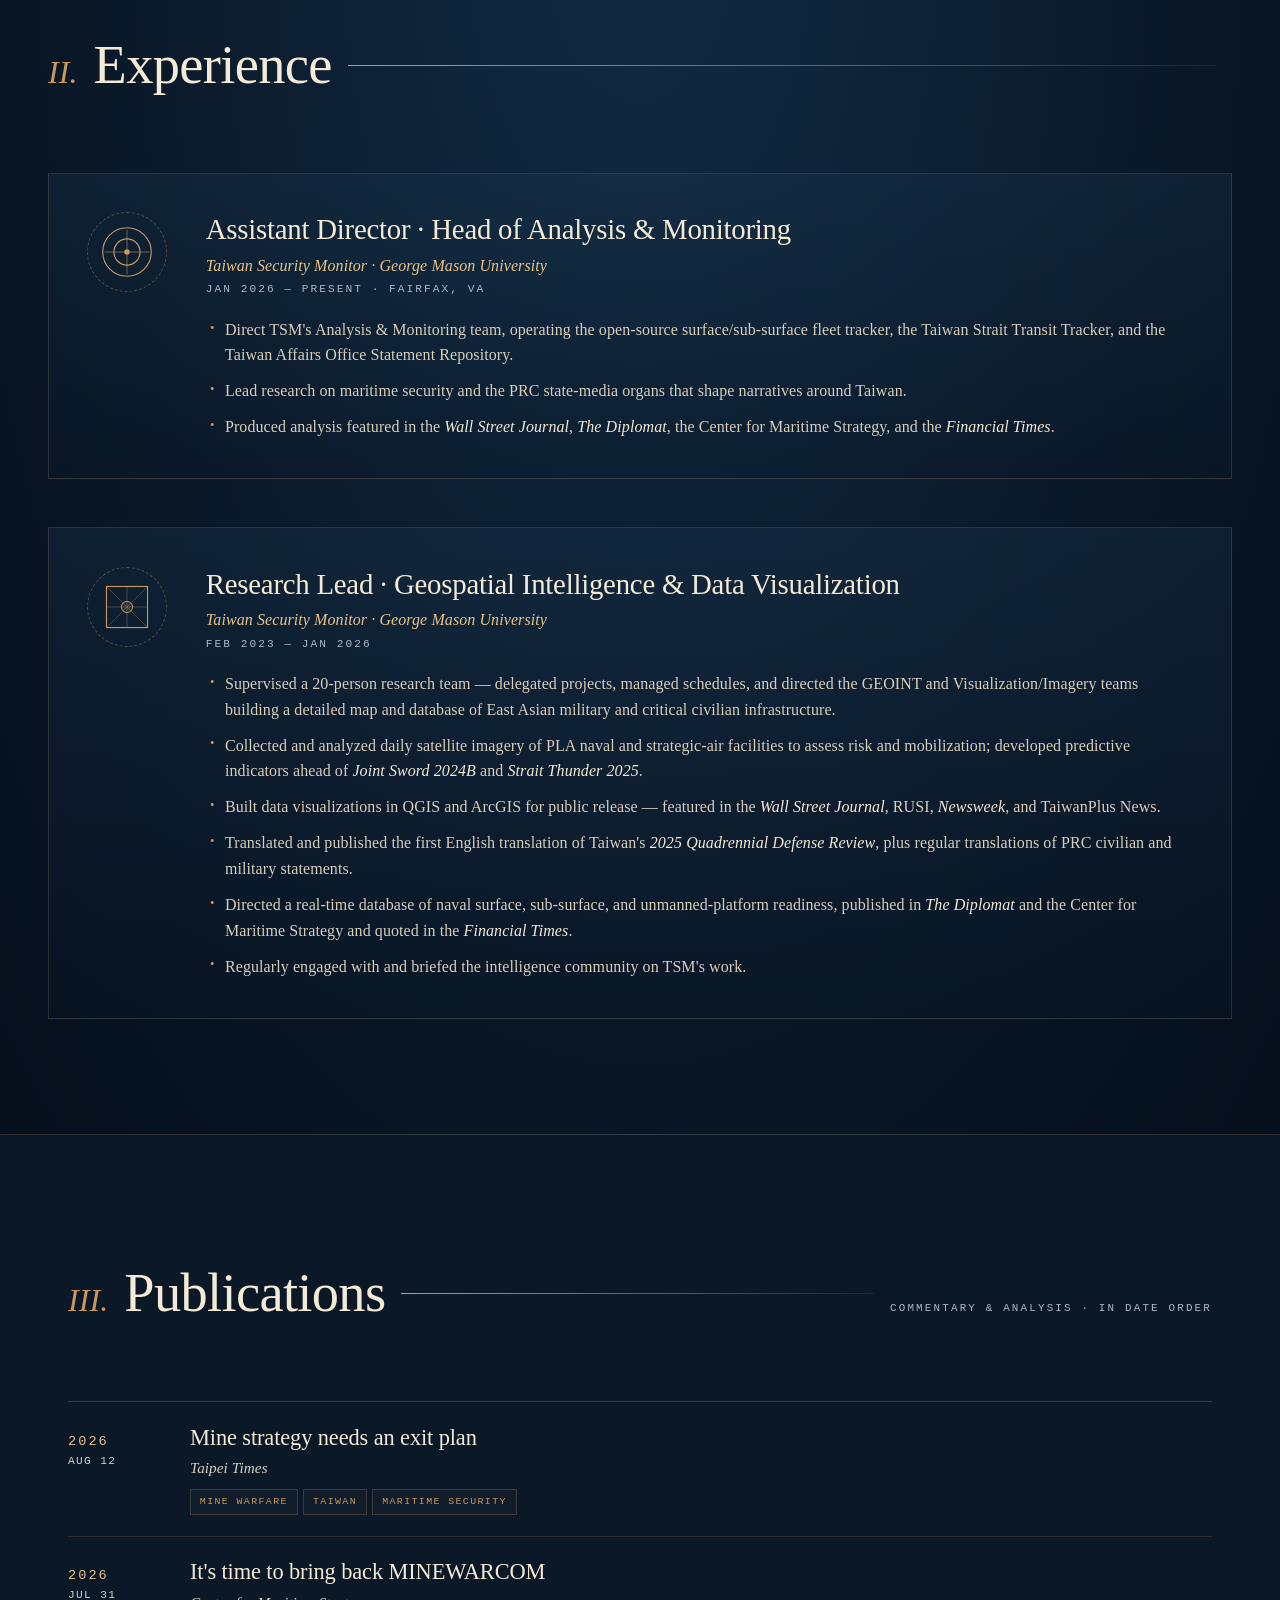
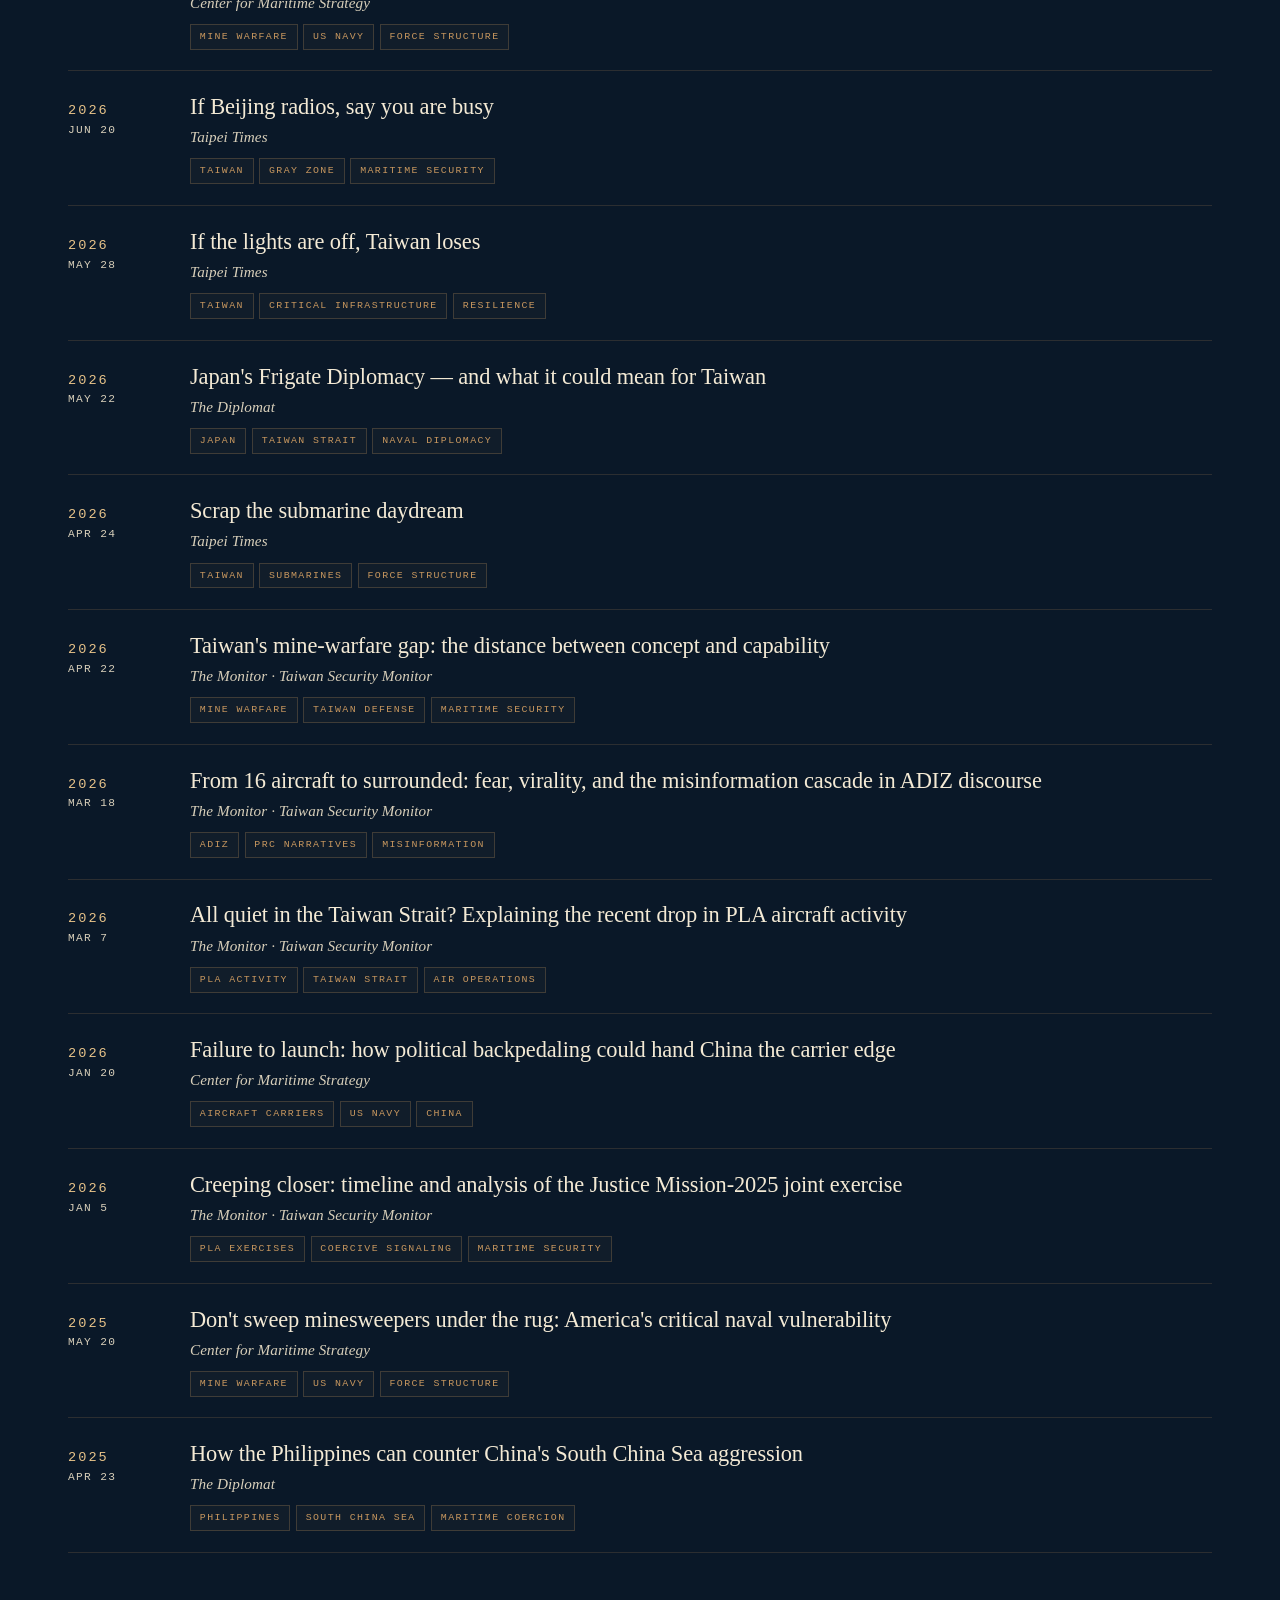
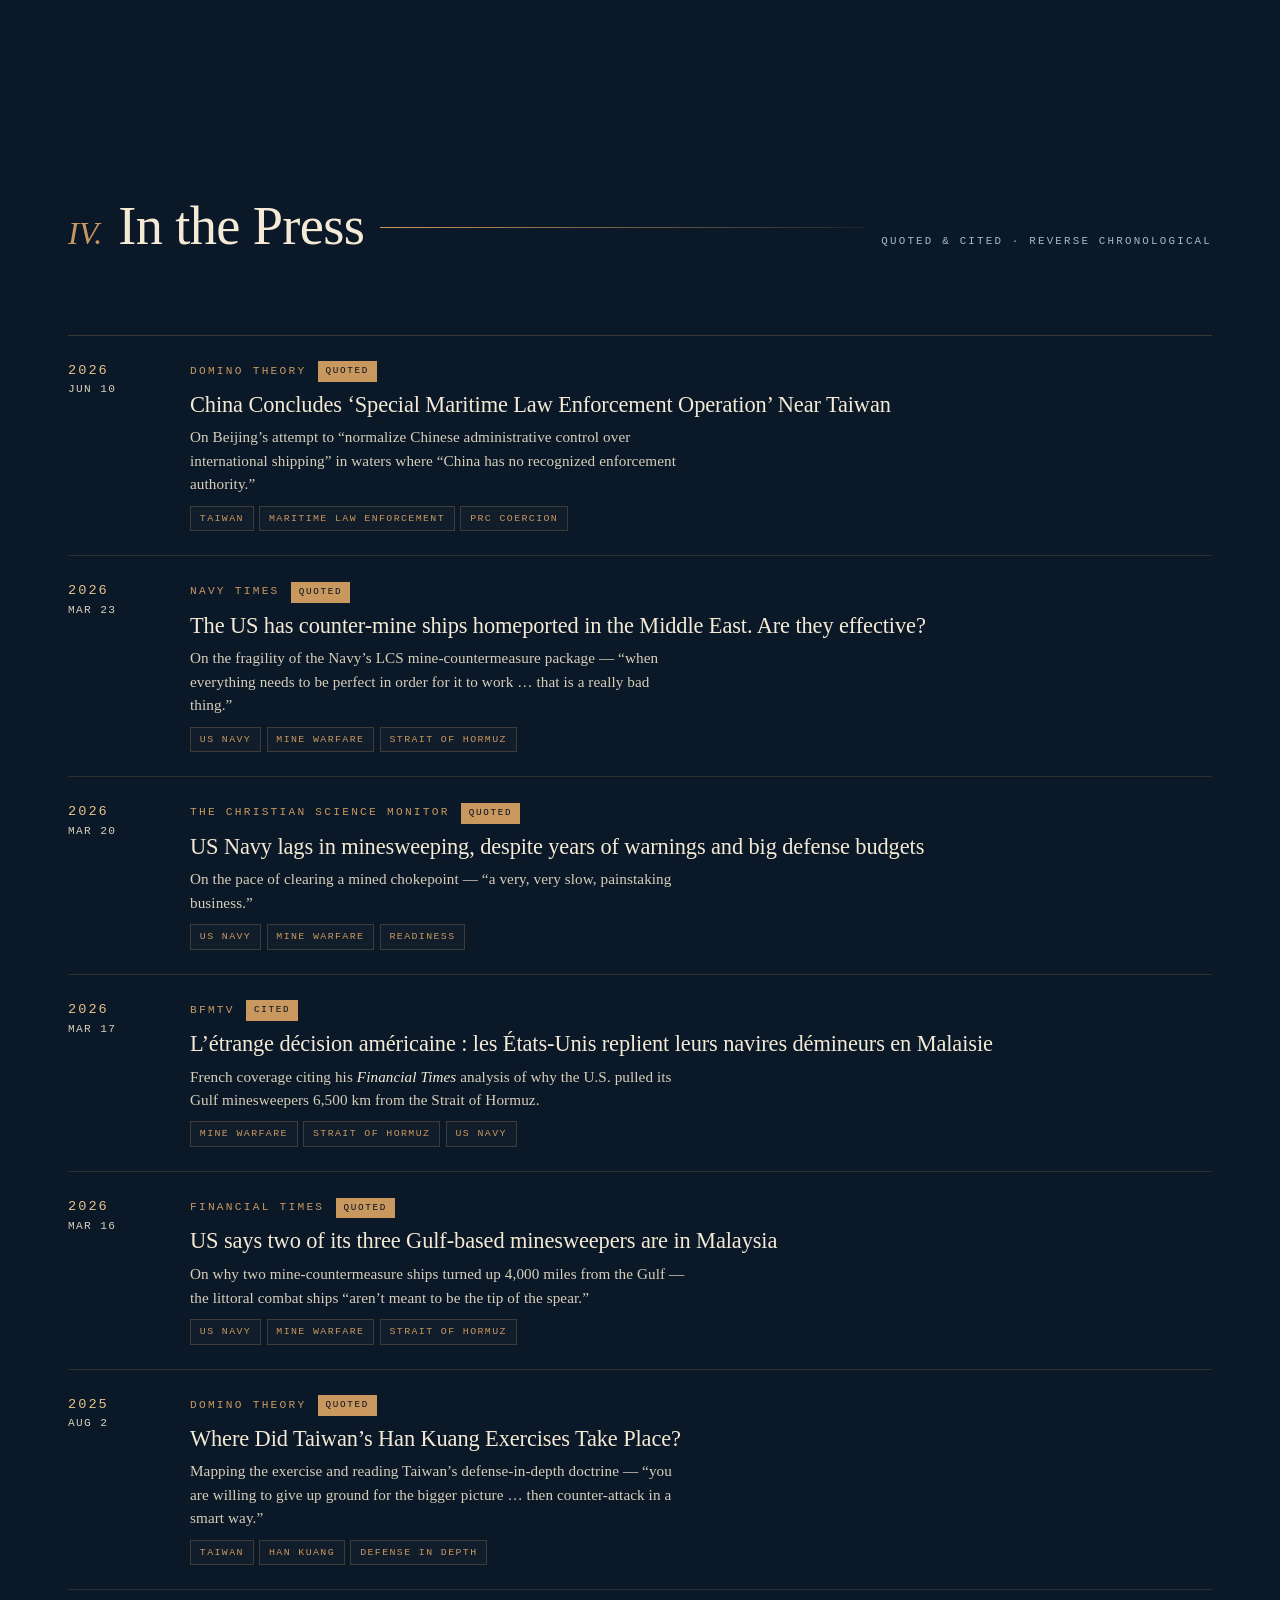
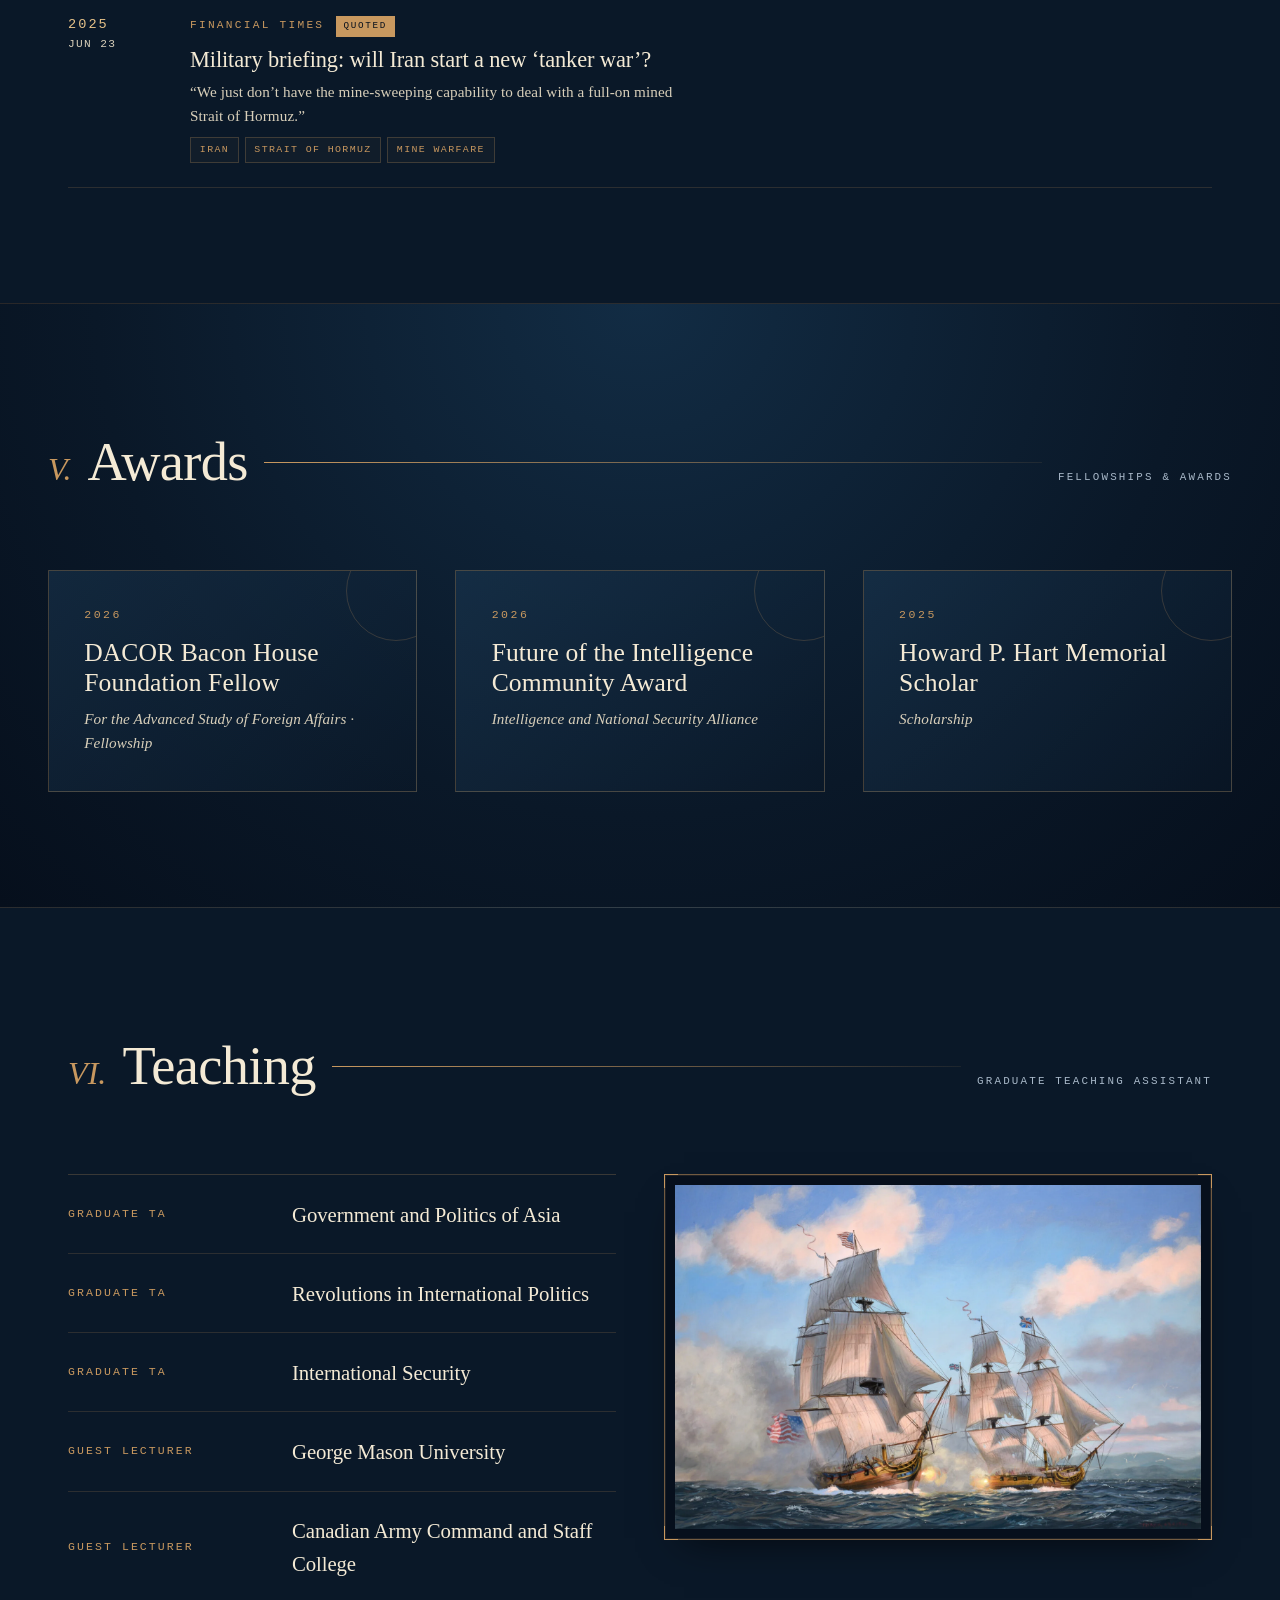
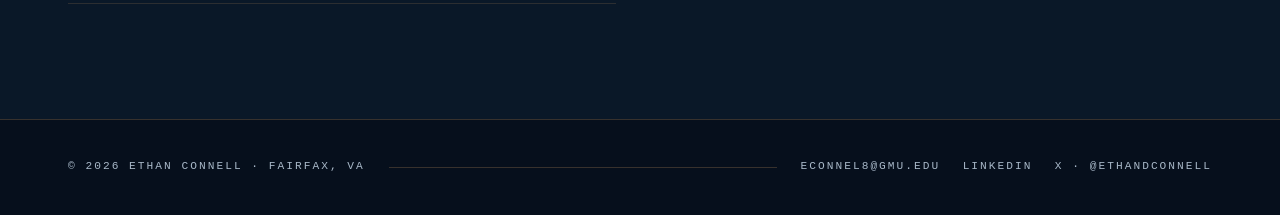
==== commit c3f907a3: "feat(content): add Taipei Times "Mine strategy needs an exit plan" to publications Adds the August 1" ====
--- a/index.html
+++ b/index.html
@@ -230,6 +230,14 @@
 
   <ol class="logbook">
     <li class="entry">
+      <span class="entry__date"><span class="entry__y">2026</span><span class="entry__d">Aug 12</span></span>
+      <div class="entry__body">
+        <h3 class="entry__title"><a href="https://www.taipeitimes.com/News/editorials/archives/2026/08/12/2003862330" target="_blank" rel="noopener">Mine strategy needs an exit plan</a></h3>
+        <p class="entry__venue">Taipei Times</p>
+        <ul class="entry__tags"><li>Mine Warfare</li><li>Taiwan</li><li>Maritime Security</li></ul>
+      </div>
+    </li>
+    <li class="entry">
       <span class="entry__date"><span class="entry__y">2026</span><span class="entry__d">Jul 31</span></span>
       <div class="entry__body">
         <h3 class="entry__title"><a href="https://centerformaritimestrategy.org/publications/its-time-to-bring-back-minewarcom/" target="_blank" rel="noopener">It's time to bring back MINEWARCOM</a></h3>
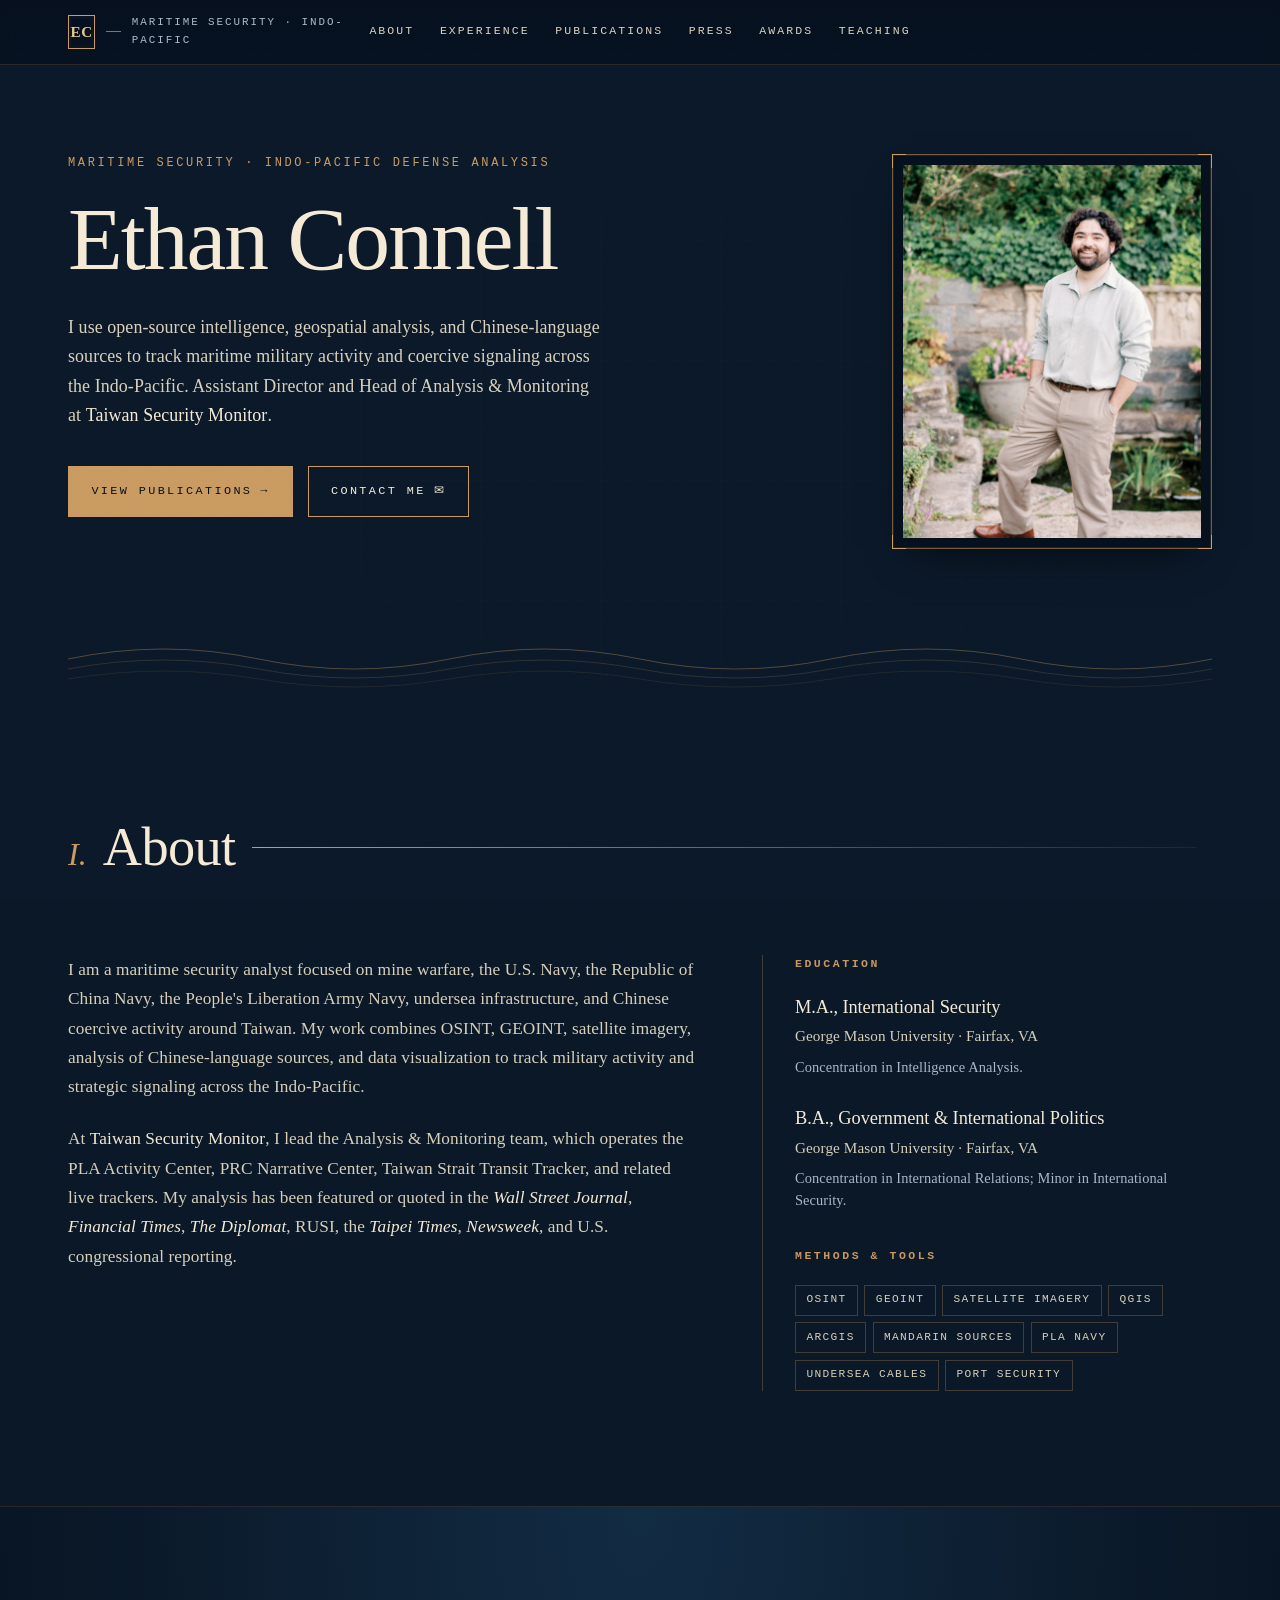
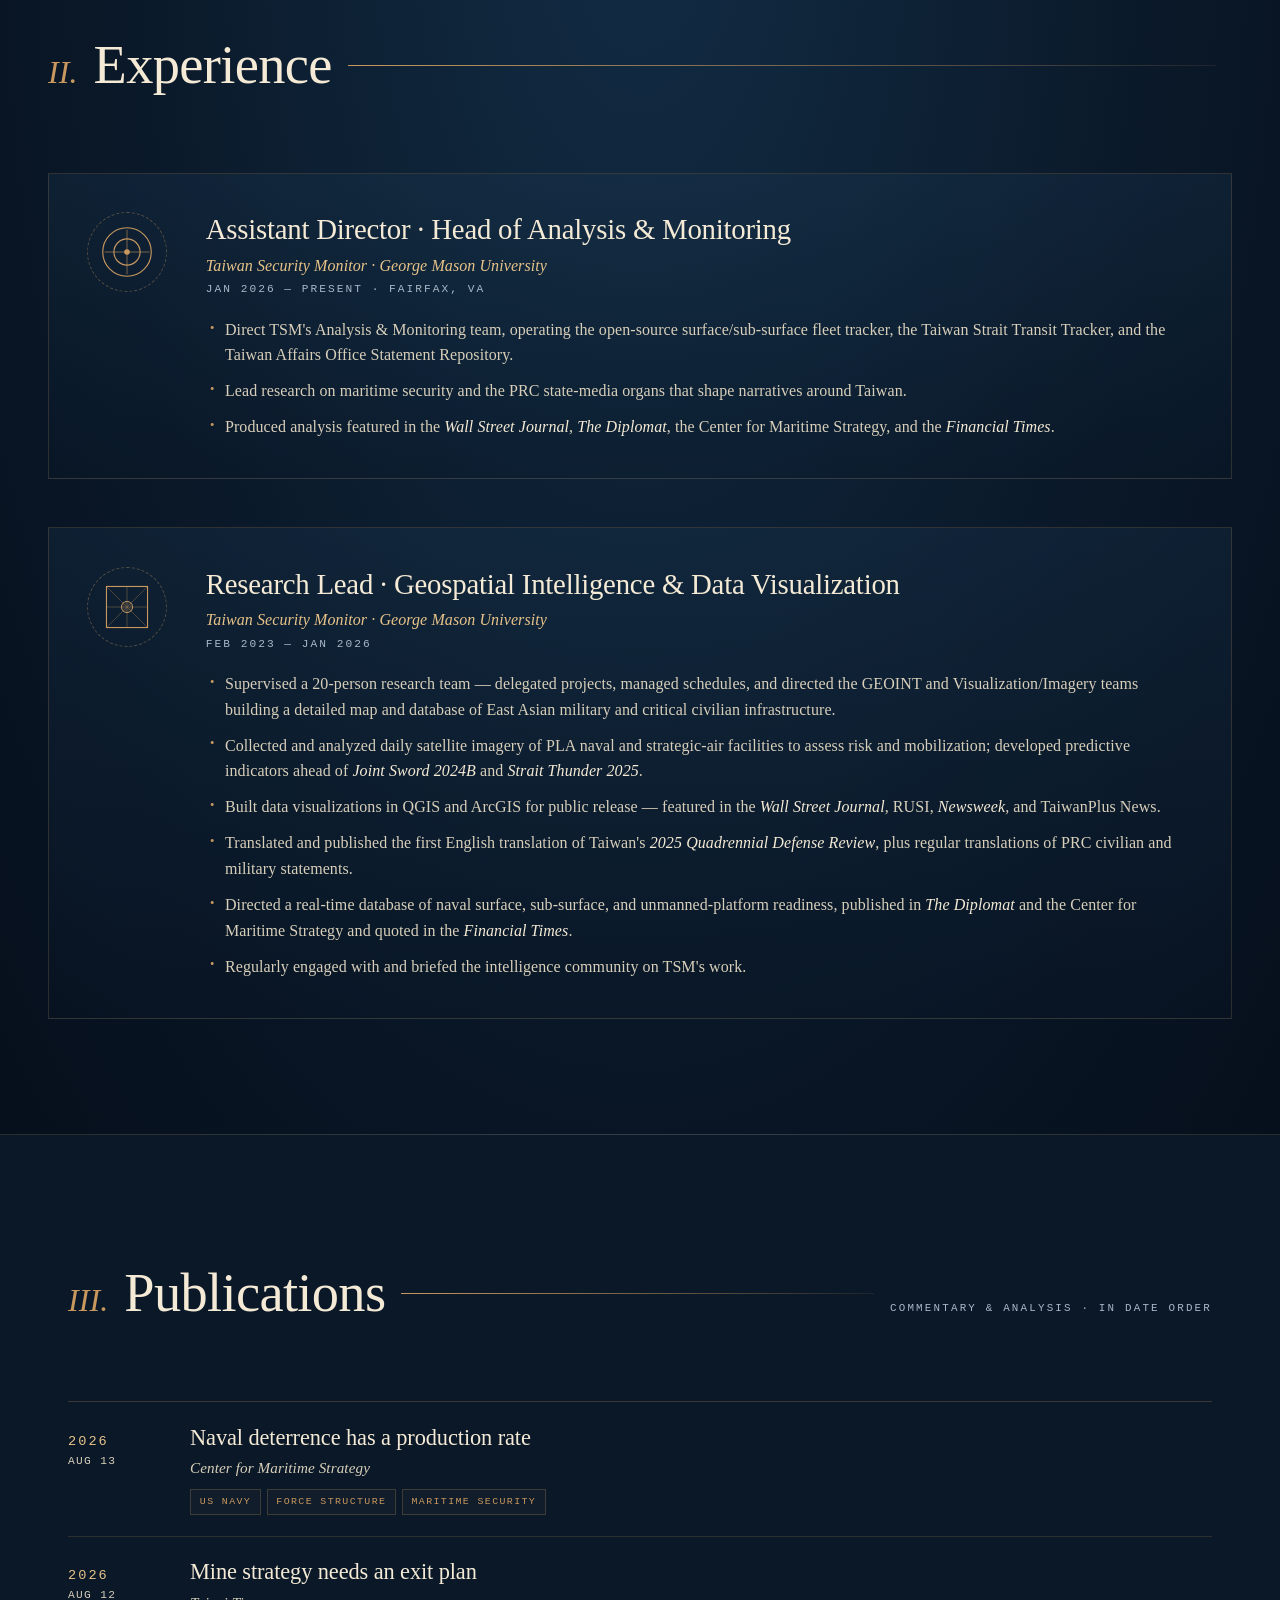
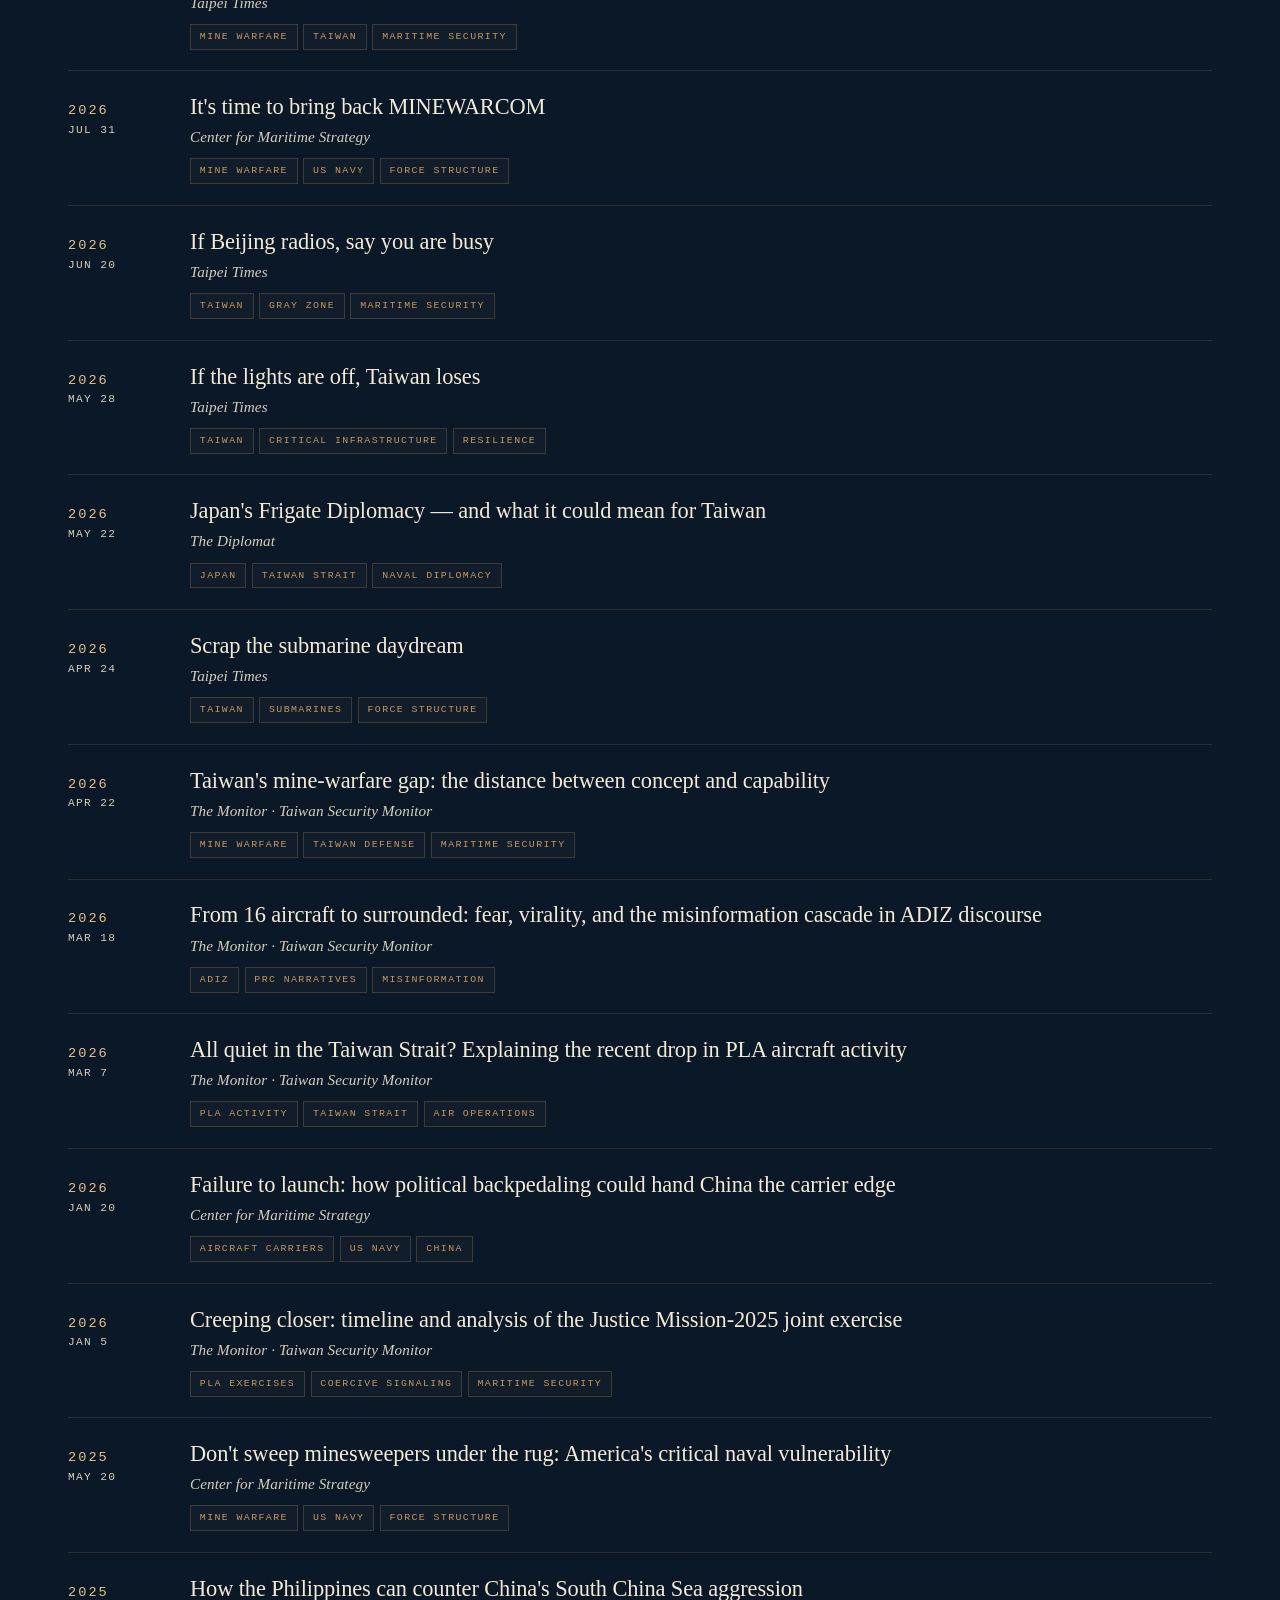
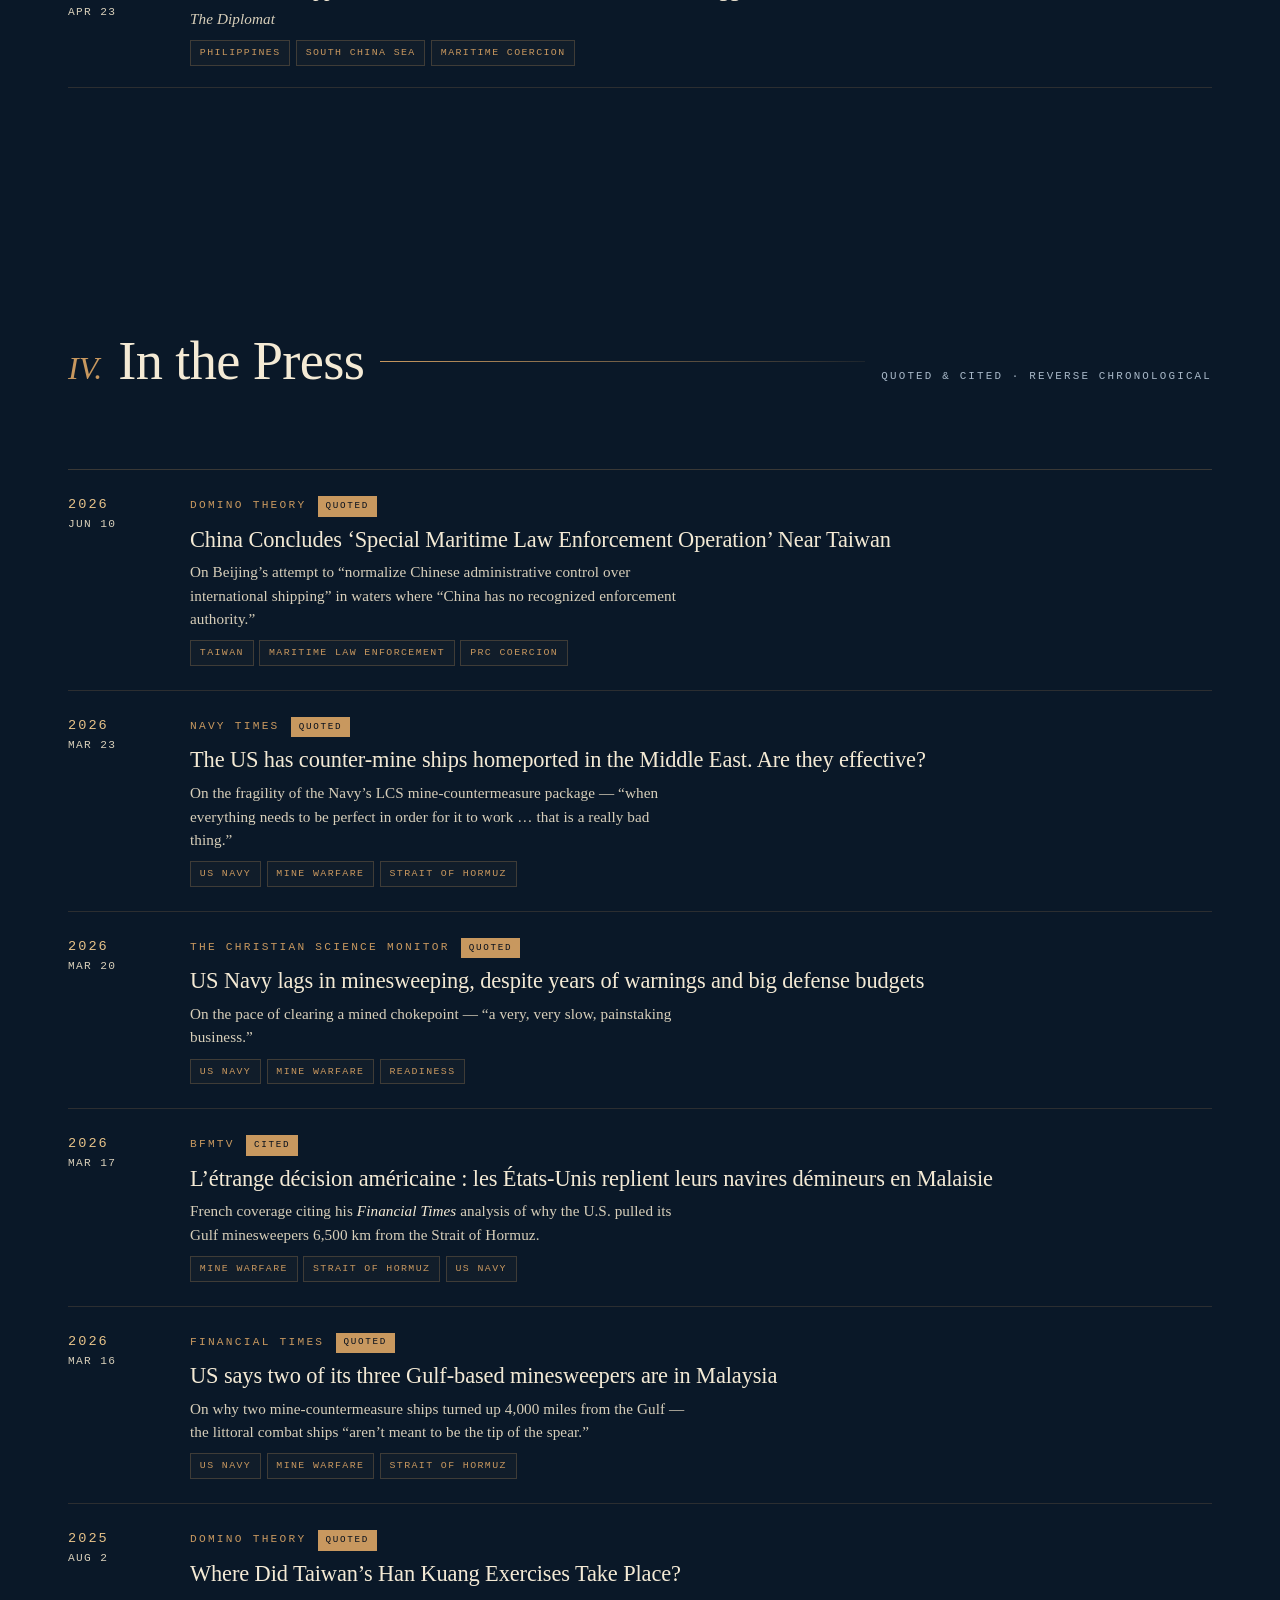
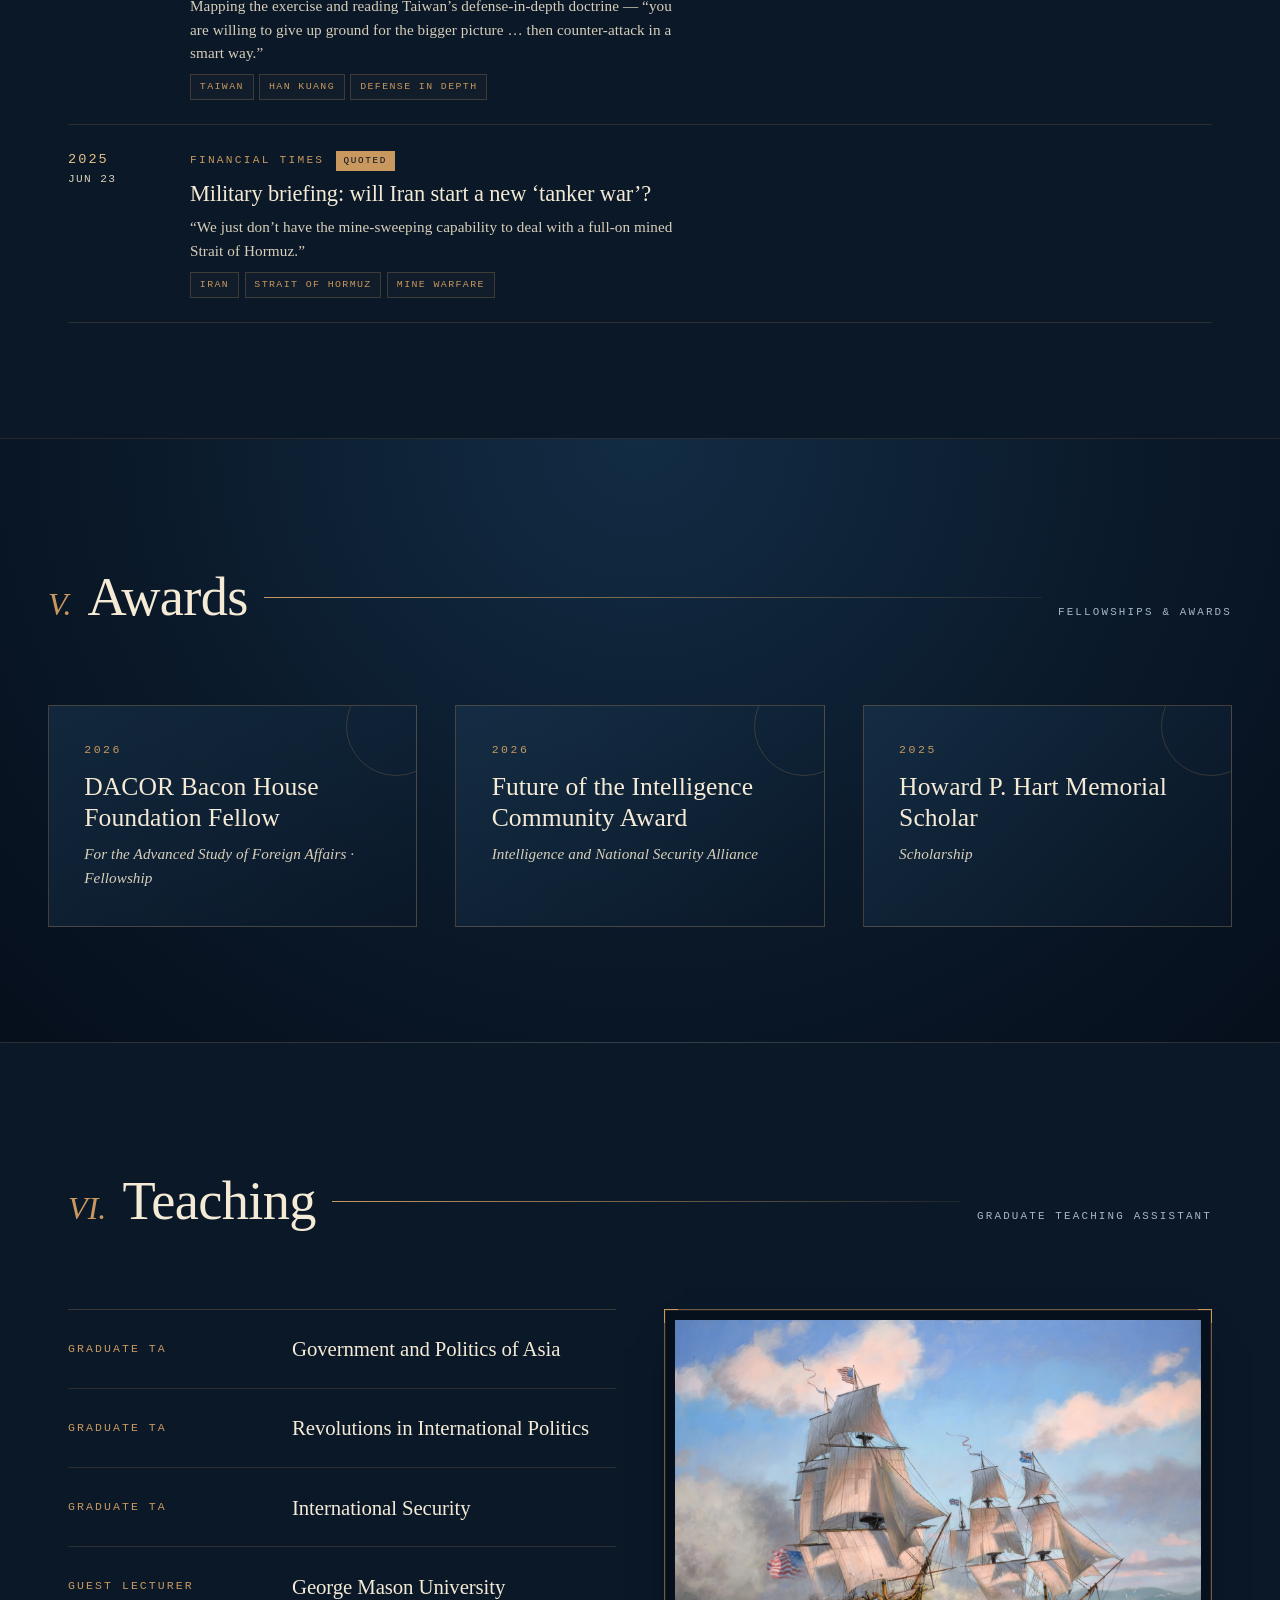
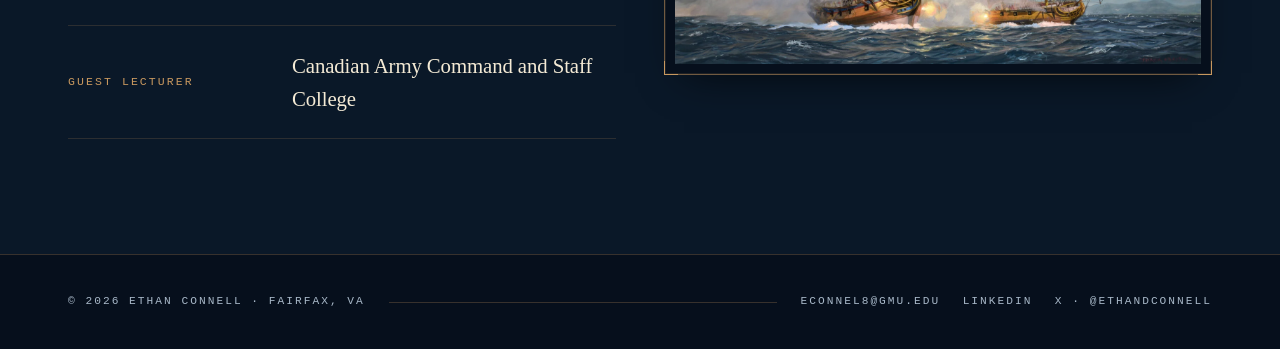
==== commit 1337a283: "feat(content): add CMS "Naval Deterrence Has a Production Rate" to publications" ====
--- a/index.html
+++ b/index.html
@@ -230,6 +230,14 @@
 
   <ol class="logbook">
     <li class="entry">
+      <span class="entry__date"><span class="entry__y">2026</span><span class="entry__d">Aug 13</span></span>
+      <div class="entry__body">
+        <h3 class="entry__title"><a href="https://centerformaritimestrategy.org/publications/navaldeterrencehasaproductionrate/" target="_blank" rel="noopener">Naval deterrence has a production rate</a></h3>
+        <p class="entry__venue">Center for Maritime Strategy</p>
+        <ul class="entry__tags"><li>US Navy</li><li>Force Structure</li><li>Maritime Security</li></ul>
+      </div>
+    </li>
+    <li class="entry">
       <span class="entry__date"><span class="entry__y">2026</span><span class="entry__d">Aug 12</span></span>
       <div class="entry__body">
         <h3 class="entry__title"><a href="https://www.taipeitimes.com/News/editorials/archives/2026/08/12/2003862330" target="_blank" rel="noopener">Mine strategy needs an exit plan</a></h3>
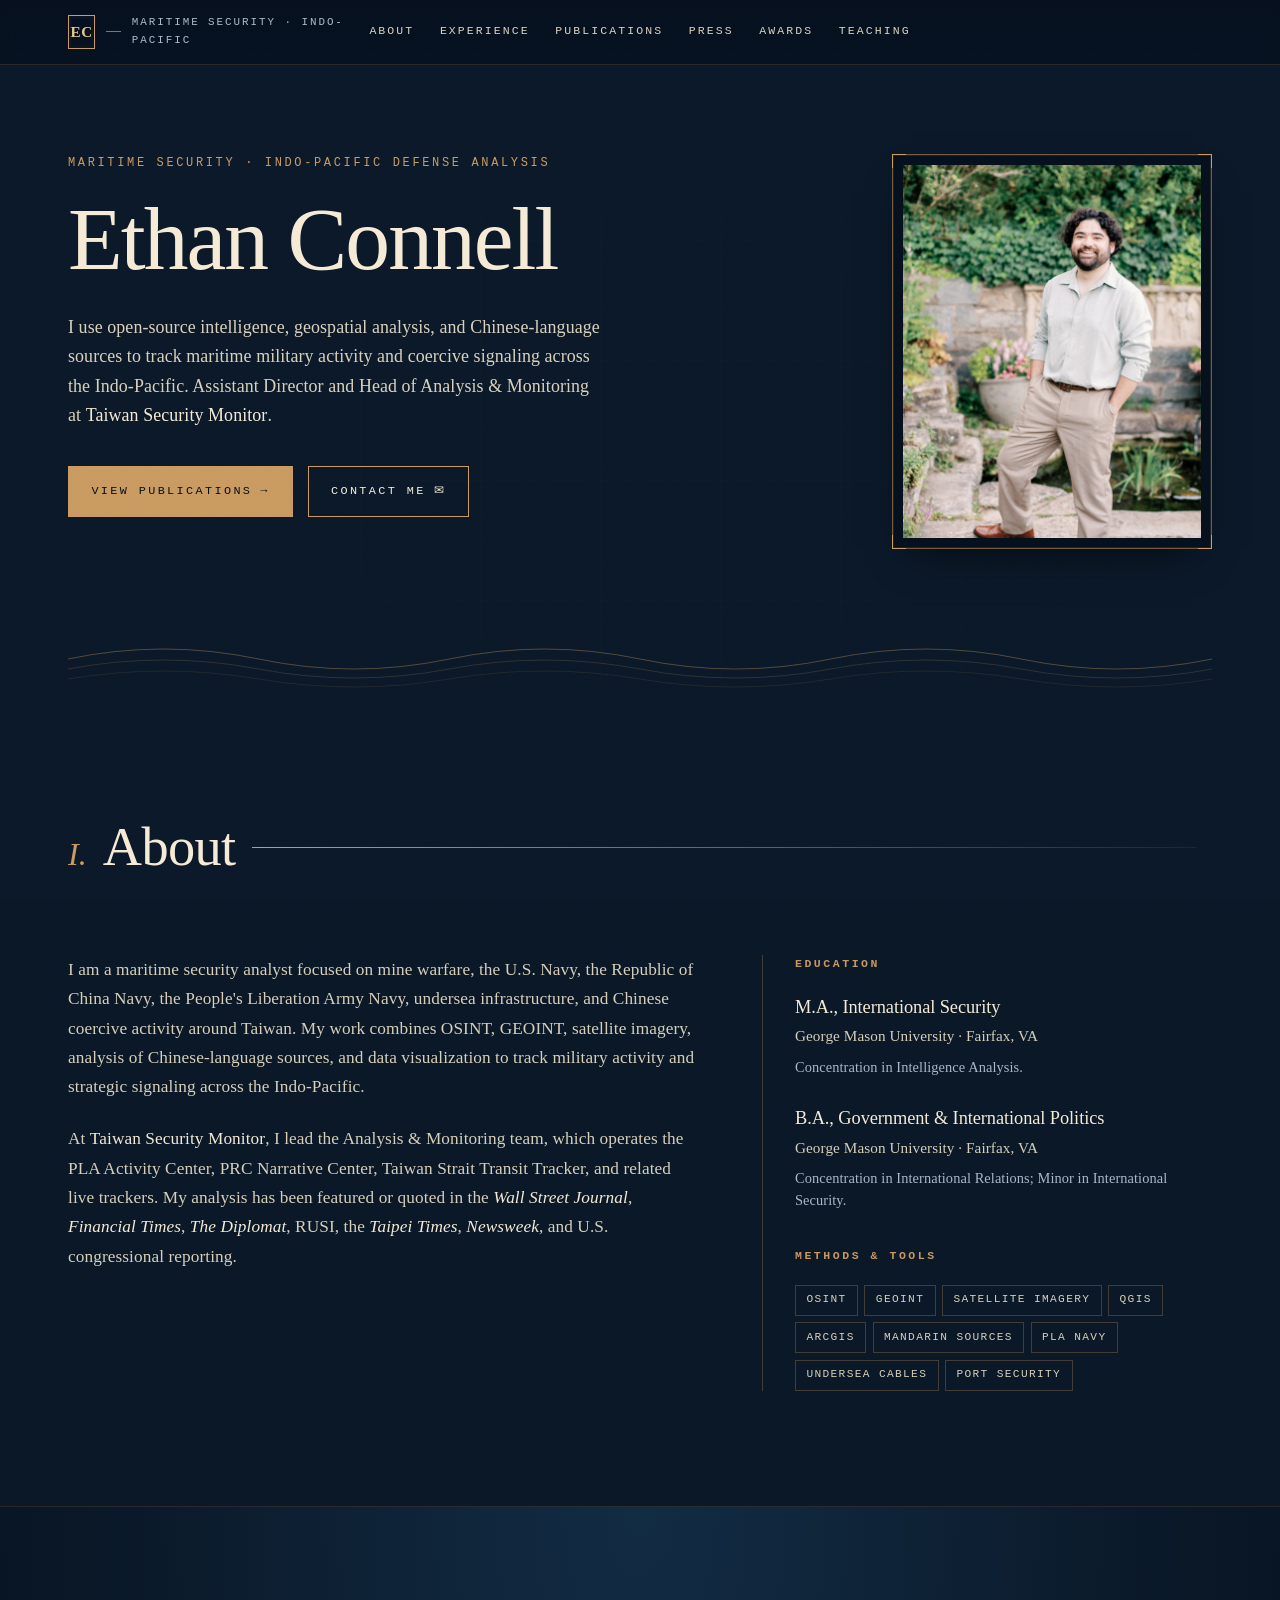
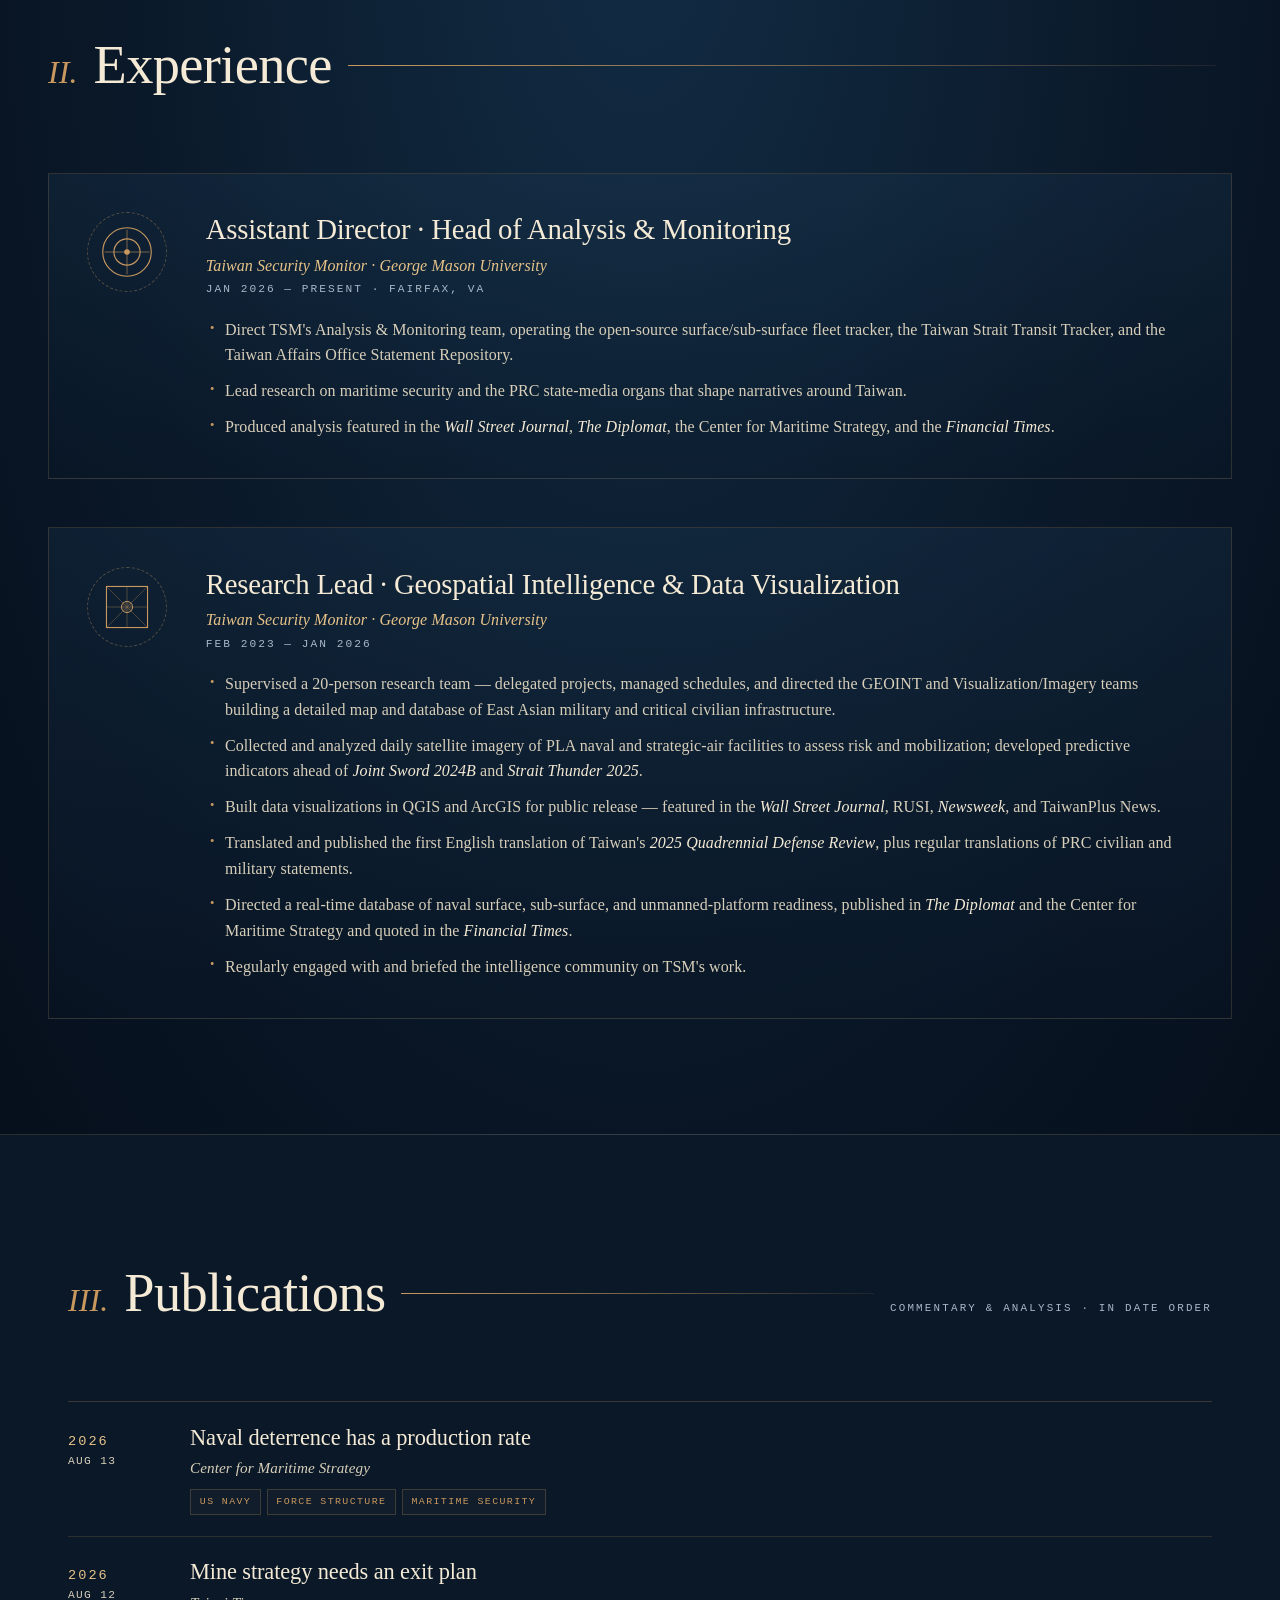
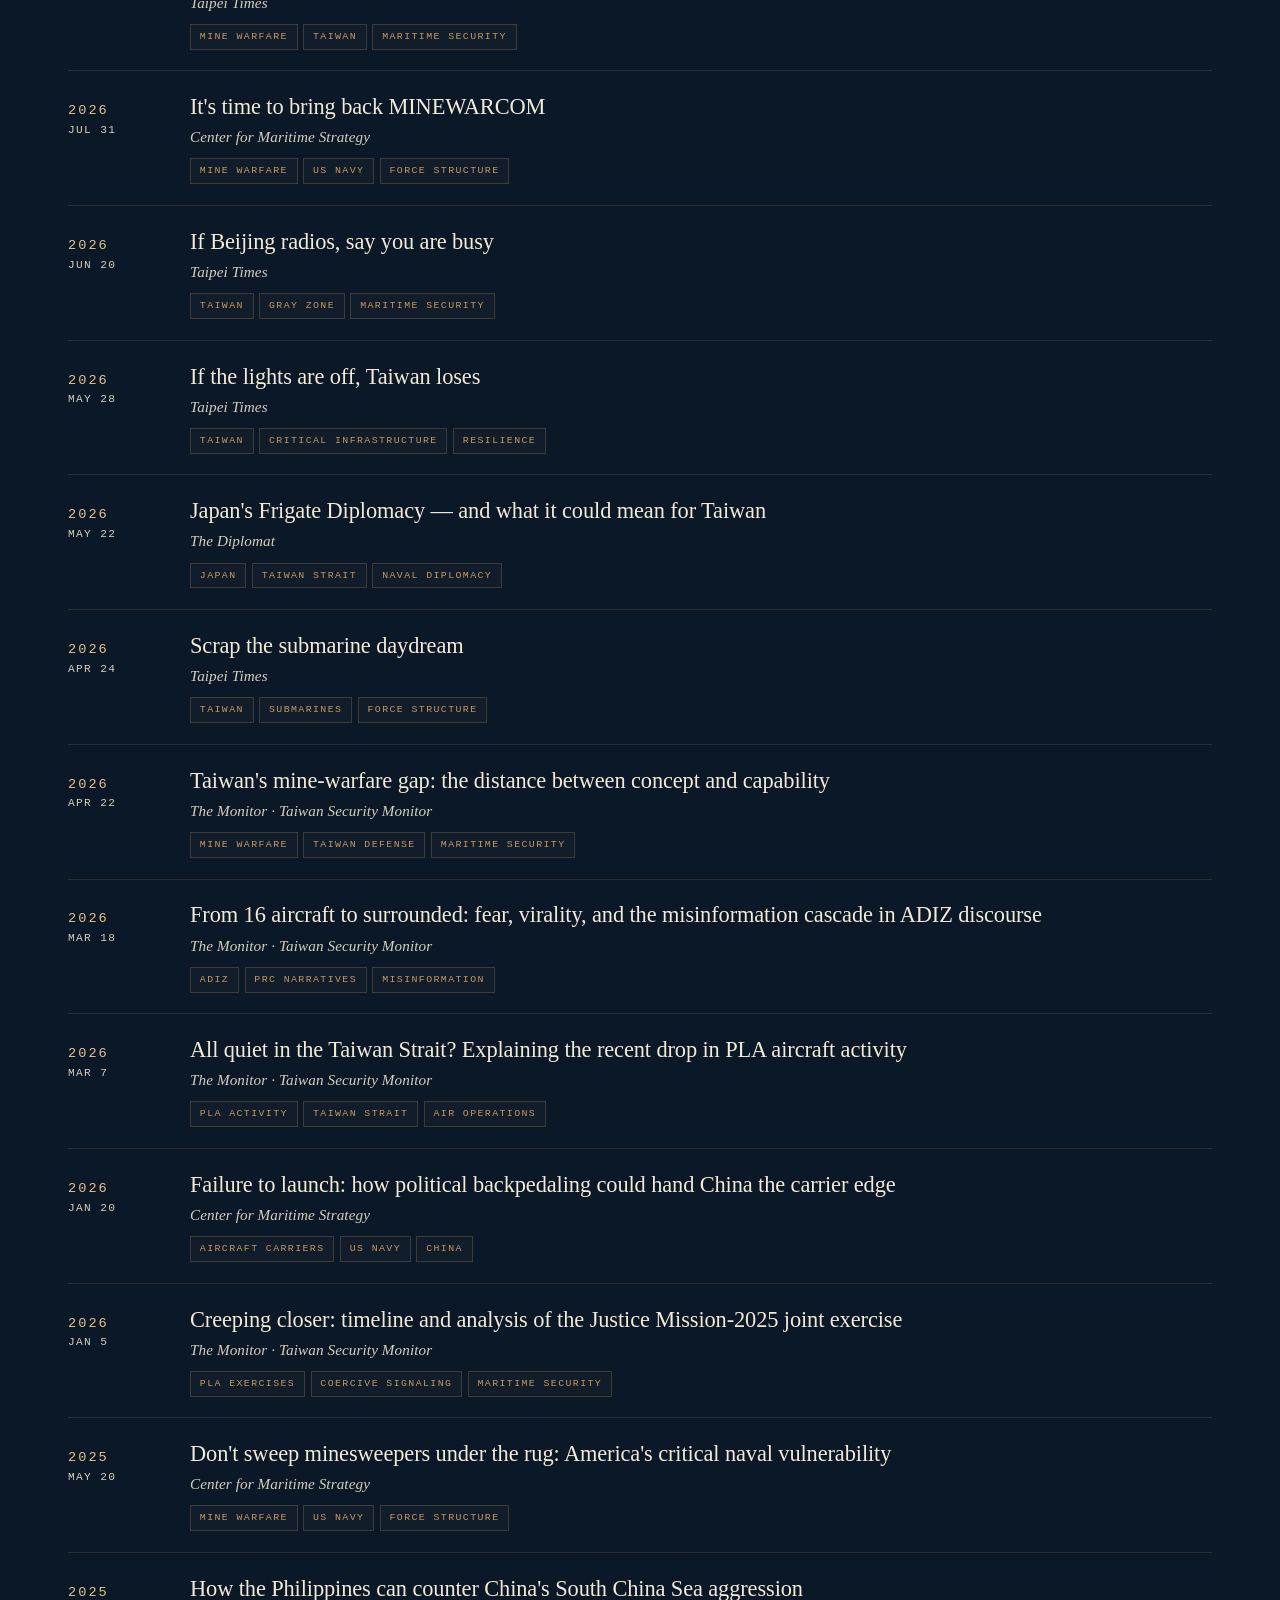
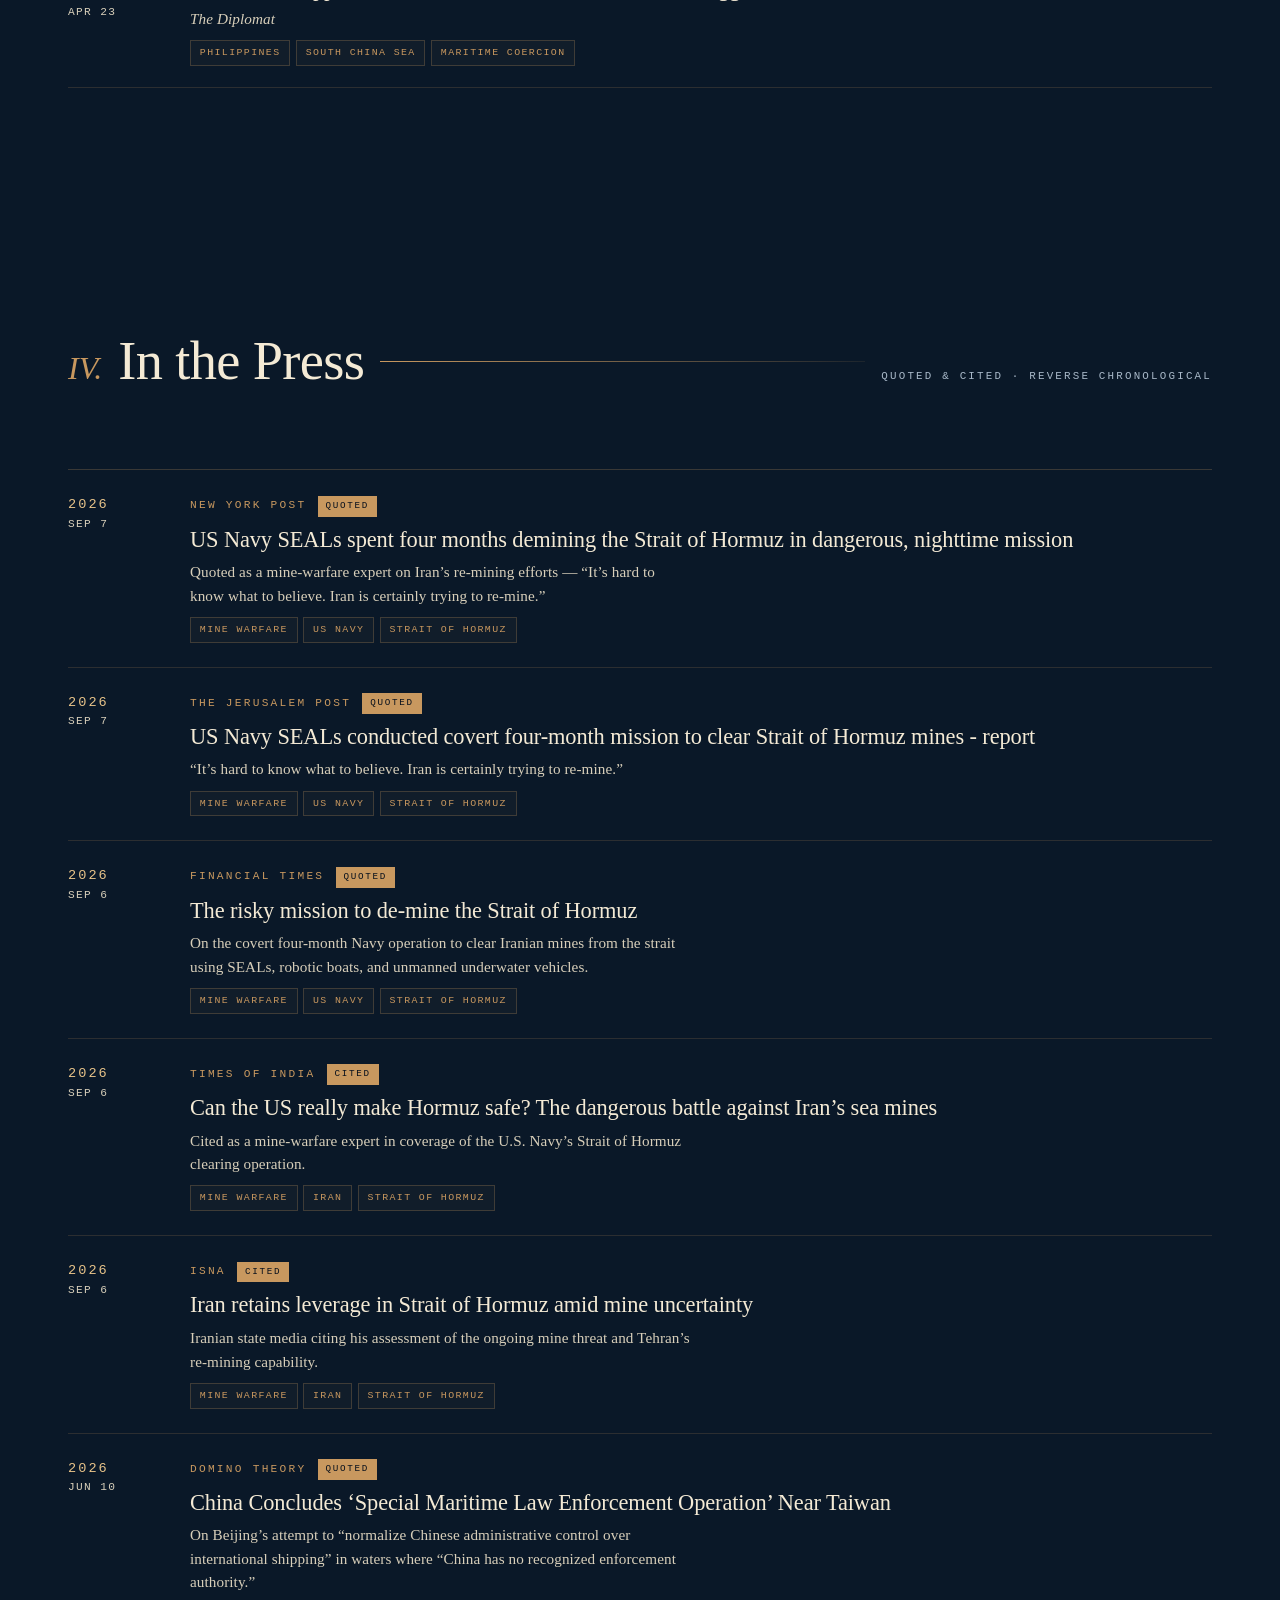
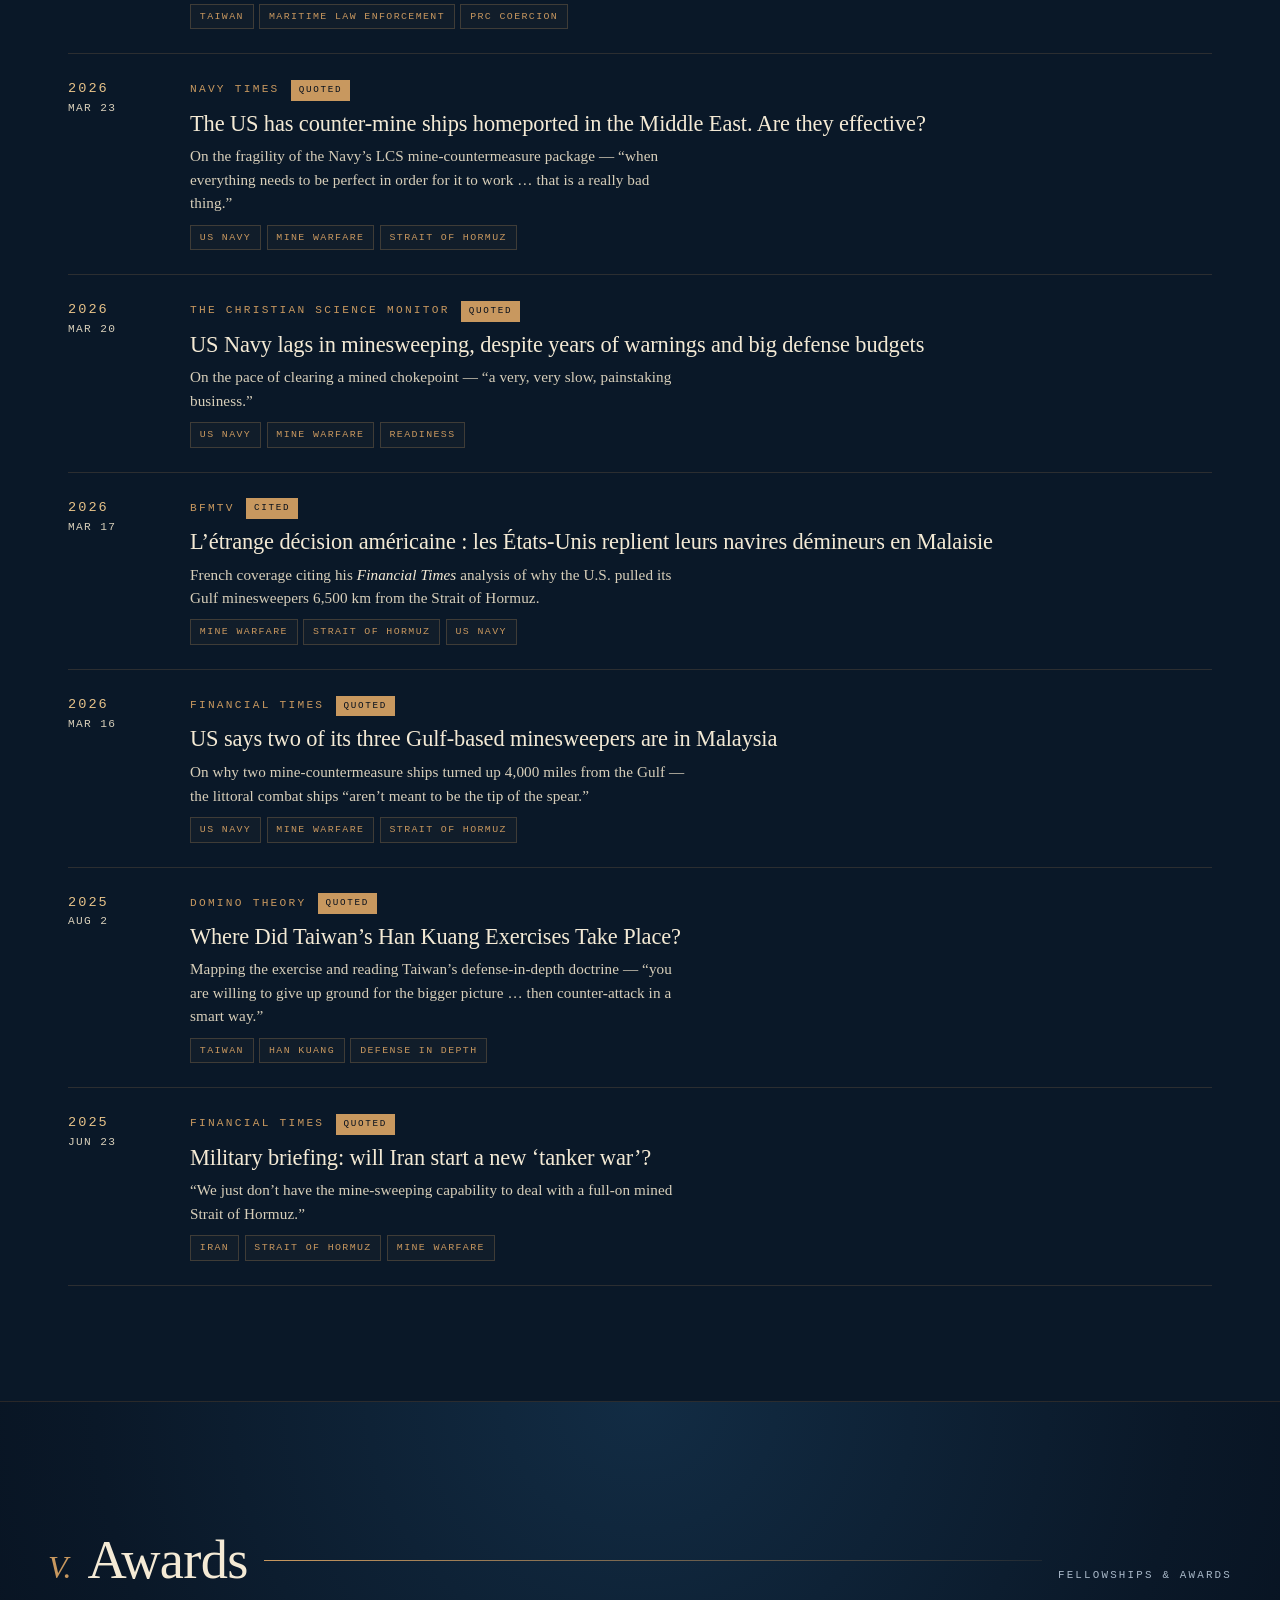
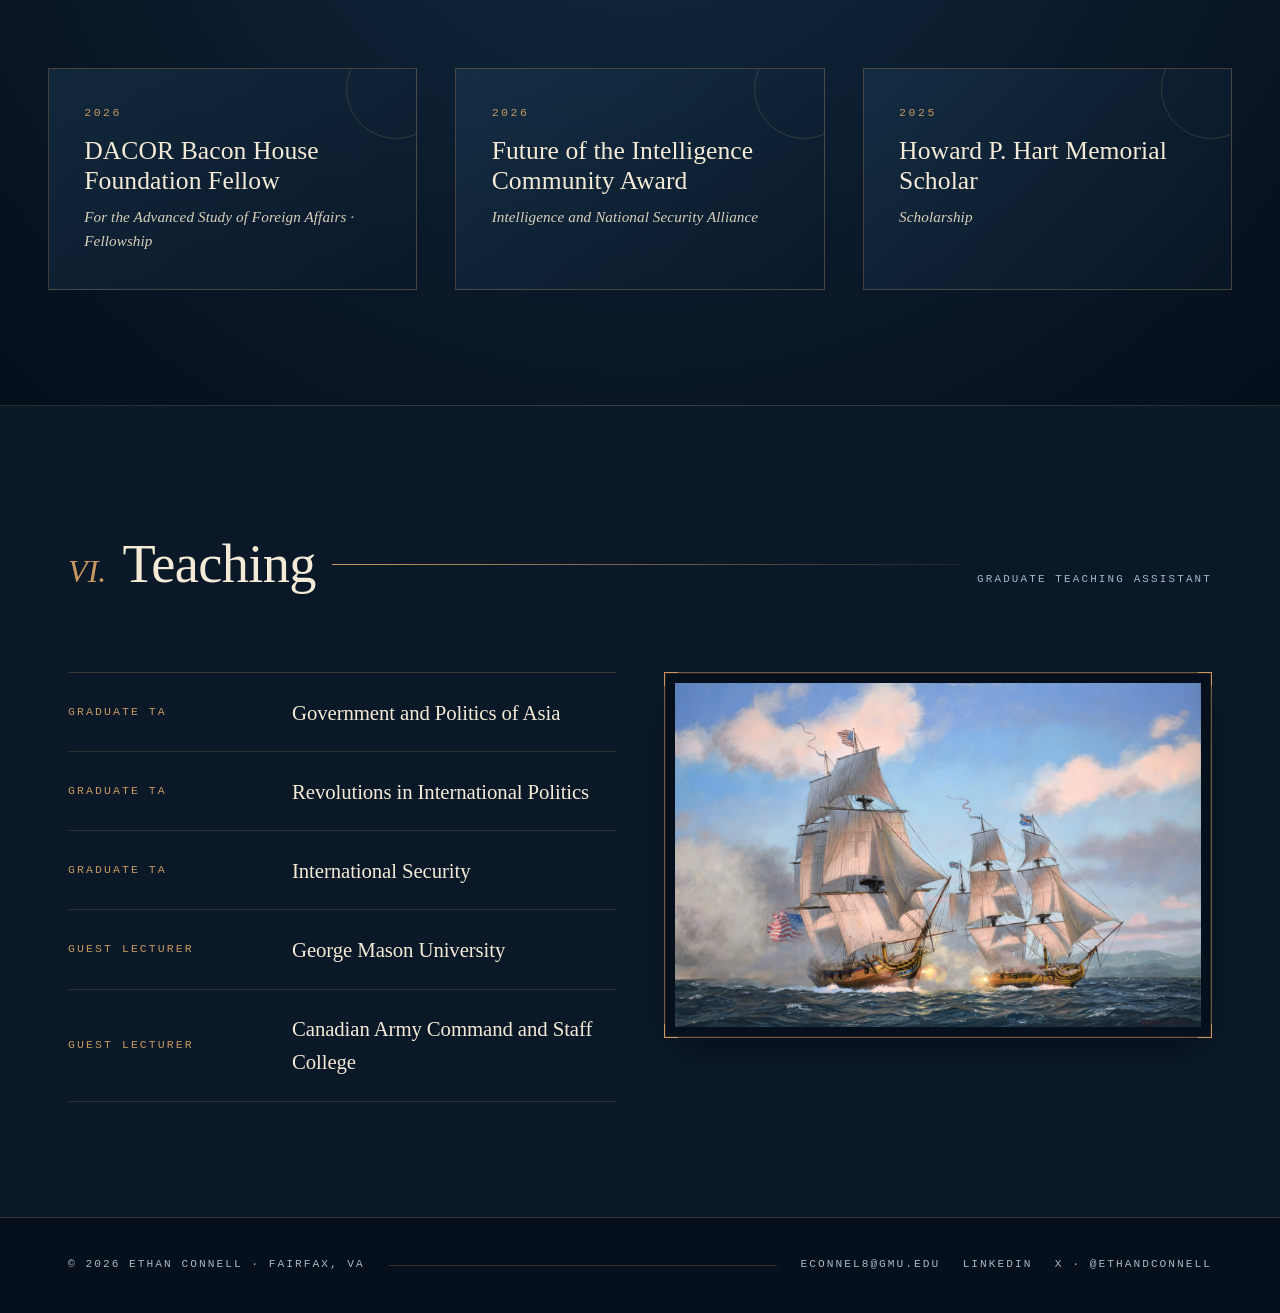
==== commit 8b90b16f: "feat: add 5 Hormuz demining press citations (FT, NYPost, JPost, ToI, ISNA) Ethan quoted as mine warf" ====
--- a/index.html
+++ b/index.html
@@ -356,6 +356,56 @@
 
   <ol class="press-ledger">
     <li class="pclip">
+      <span class="pclip__date"><span class="pclip__y">2026</span><span class="pclip__d">Sep 7</span></span>
+      <div class="pclip__body">
+        <p class="pclip__outlet">New York Post <span class="pclip__role">Quoted</span></p>
+        <h3 class="pclip__title"><a href="https://nypost.com/2026/09/07/world-news/us-navy-seals-spent-four-months-demaining-the-strait-of-hormuz-in-dangerous-nighttime-mission/" target="_blank" rel="noopener">US Navy SEALs spent four months demining the Strait of Hormuz in dangerous, nighttime mission</a></h3>
+        <p class="pclip__gloss">Quoted as a mine-warfare expert on Iran&rsquo;s re-mining efforts &mdash; &ldquo;It&rsquo;s hard to know what to believe. Iran is certainly trying to re-mine.&rdquo;</p>
+        <ul class="pclip__tags"><li>Mine Warfare</li><li>US Navy</li><li>Strait of Hormuz</li></ul>
+      </div>
+    </li>
+
+    <li class="pclip">
+      <span class="pclip__date"><span class="pclip__y">2026</span><span class="pclip__d">Sep 7</span></span>
+      <div class="pclip__body">
+        <p class="pclip__outlet">The Jerusalem Post <span class="pclip__role">Quoted</span></p>
+        <h3 class="pclip__title"><a href="https://www.jpost.com/middle-east/iran-news/article-907765" target="_blank" rel="noopener">US Navy SEALs conducted covert four-month mission to clear Strait of Hormuz mines - report</a></h3>
+        <p class="pclip__gloss">&ldquo;It&rsquo;s hard to know what to believe. Iran is certainly trying to re-mine.&rdquo;</p>
+        <ul class="pclip__tags"><li>Mine Warfare</li><li>US Navy</li><li>Strait of Hormuz</li></ul>
+      </div>
+    </li>
+
+    <li class="pclip">
+      <span class="pclip__date"><span class="pclip__y">2026</span><span class="pclip__d">Sep 6</span></span>
+      <div class="pclip__body">
+        <p class="pclip__outlet">Financial Times <span class="pclip__role">Quoted</span></p>
+        <h3 class="pclip__title"><a href="https://www.ft.com/content/04031dbe-7412-441e-8aaa-89a9ee6c7439" target="_blank" rel="noopener">The risky mission to de-mine the Strait of Hormuz</a></h3>
+        <p class="pclip__gloss">On the covert four-month Navy operation to clear Iranian mines from the strait using SEALs, robotic boats, and unmanned underwater vehicles.</p>
+        <ul class="pclip__tags"><li>Mine Warfare</li><li>US Navy</li><li>Strait of Hormuz</li></ul>
+      </div>
+    </li>
+
+    <li class="pclip">
+      <span class="pclip__date"><span class="pclip__y">2026</span><span class="pclip__d">Sep 6</span></span>
+      <div class="pclip__body">
+        <p class="pclip__outlet">Times of India <span class="pclip__role">Cited</span></p>
+        <h3 class="pclip__title"><a href="https://timesofindia.indiatimes.com/world/middle-east/can-the-us-really-make-hormuz-safe-the-dangerous-battle-against-irans-sea-mines/articleshow/133833524.cms" target="_blank" rel="noopener">Can the US really make Hormuz safe? The dangerous battle against Iran&rsquo;s sea mines</a></h3>
+        <p class="pclip__gloss">Cited as a mine-warfare expert in coverage of the U.S. Navy&rsquo;s Strait of Hormuz clearing operation.</p>
+        <ul class="pclip__tags"><li>Mine Warfare</li><li>Iran</li><li>Strait of Hormuz</li></ul>
+      </div>
+    </li>
+
+    <li class="pclip">
+      <span class="pclip__date"><span class="pclip__y">2026</span><span class="pclip__d">Sep 6</span></span>
+      <div class="pclip__body">
+        <p class="pclip__outlet">ISNA <span class="pclip__role">Cited</span></p>
+        <h3 class="pclip__title"><a href="https://en.isna.ir/amp/1405061510190/" target="_blank" rel="noopener">Iran retains leverage in Strait of Hormuz amid mine uncertainty</a></h3>
+        <p class="pclip__gloss">Iranian state media citing his assessment of the ongoing mine threat and Tehran&rsquo;s re-mining capability.</p>
+        <ul class="pclip__tags"><li>Mine Warfare</li><li>Iran</li><li>Strait of Hormuz</li></ul>
+      </div>
+    </li>
+
+    <li class="pclip">
       <span class="pclip__date"><span class="pclip__y">2026</span><span class="pclip__d">Jun 10</span></span>
       <div class="pclip__body">
         <p class="pclip__outlet">Domino Theory <span class="pclip__role">Quoted</span></p>
